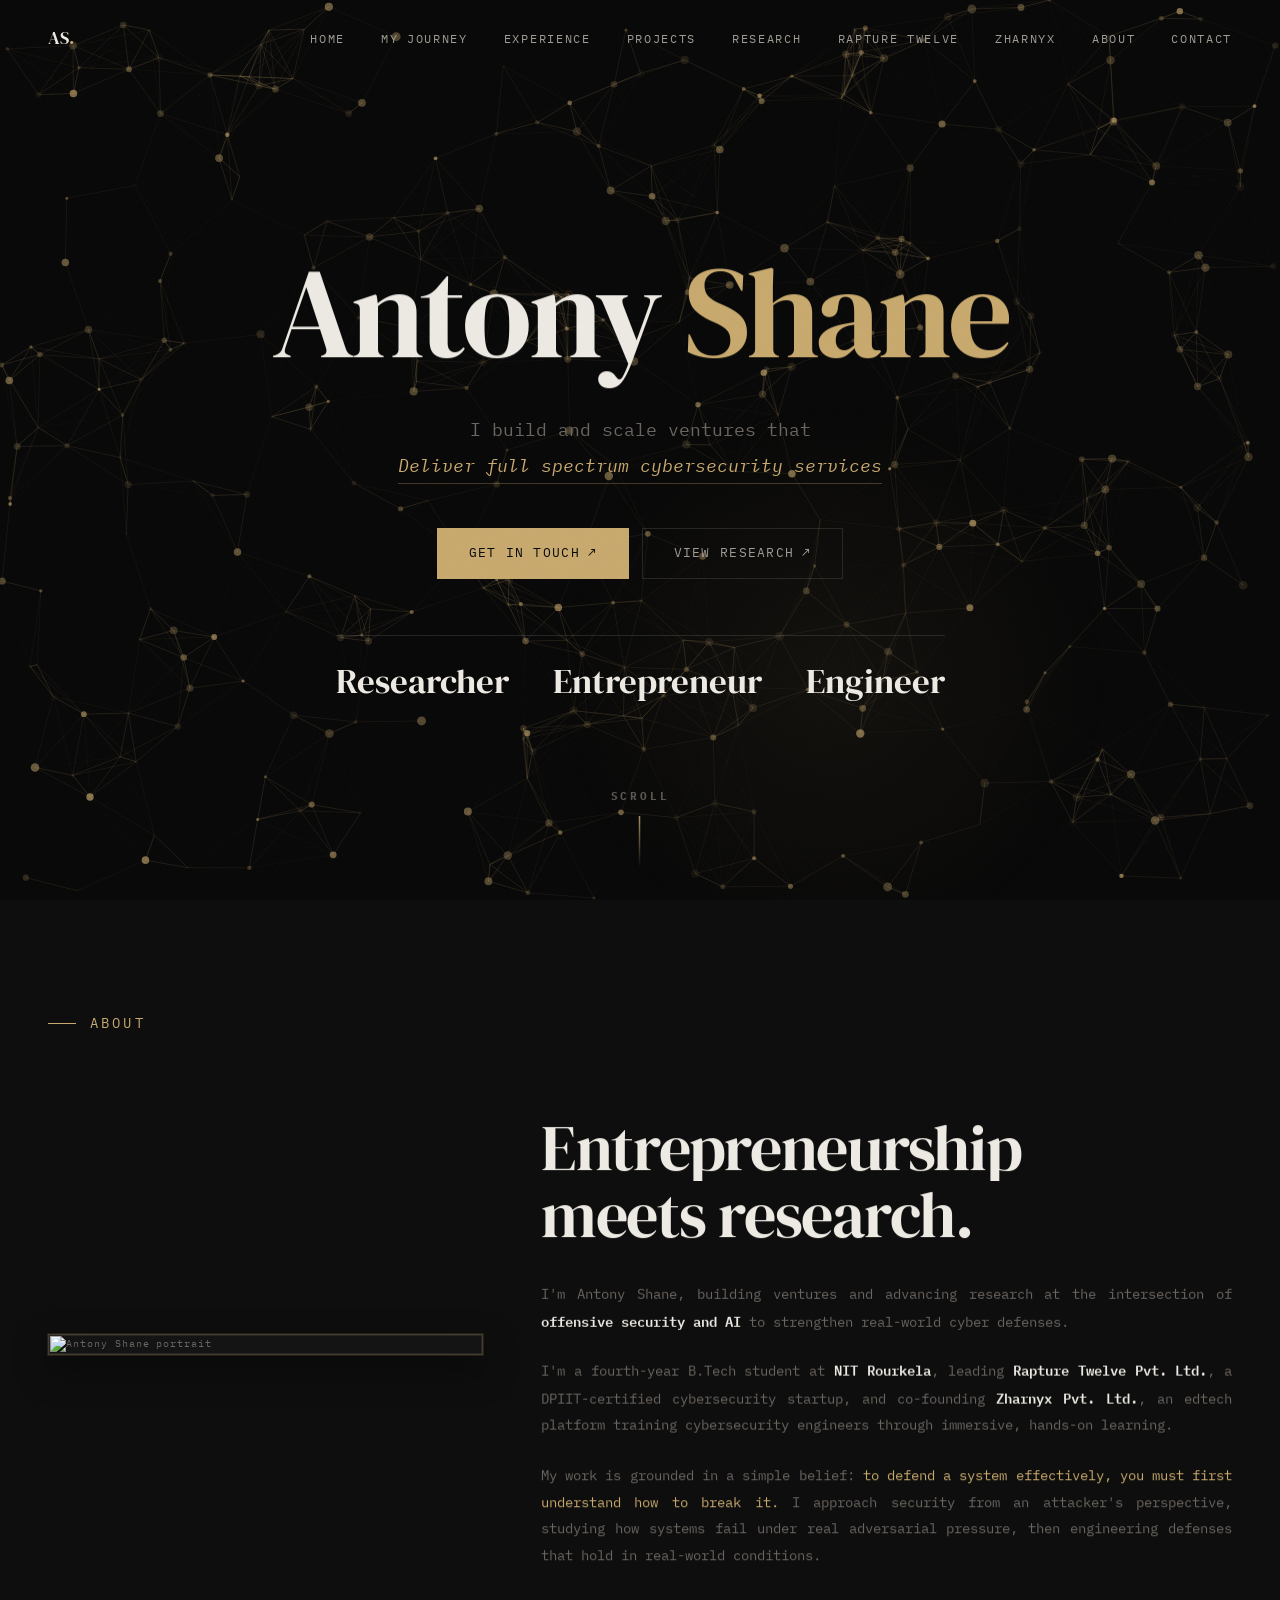
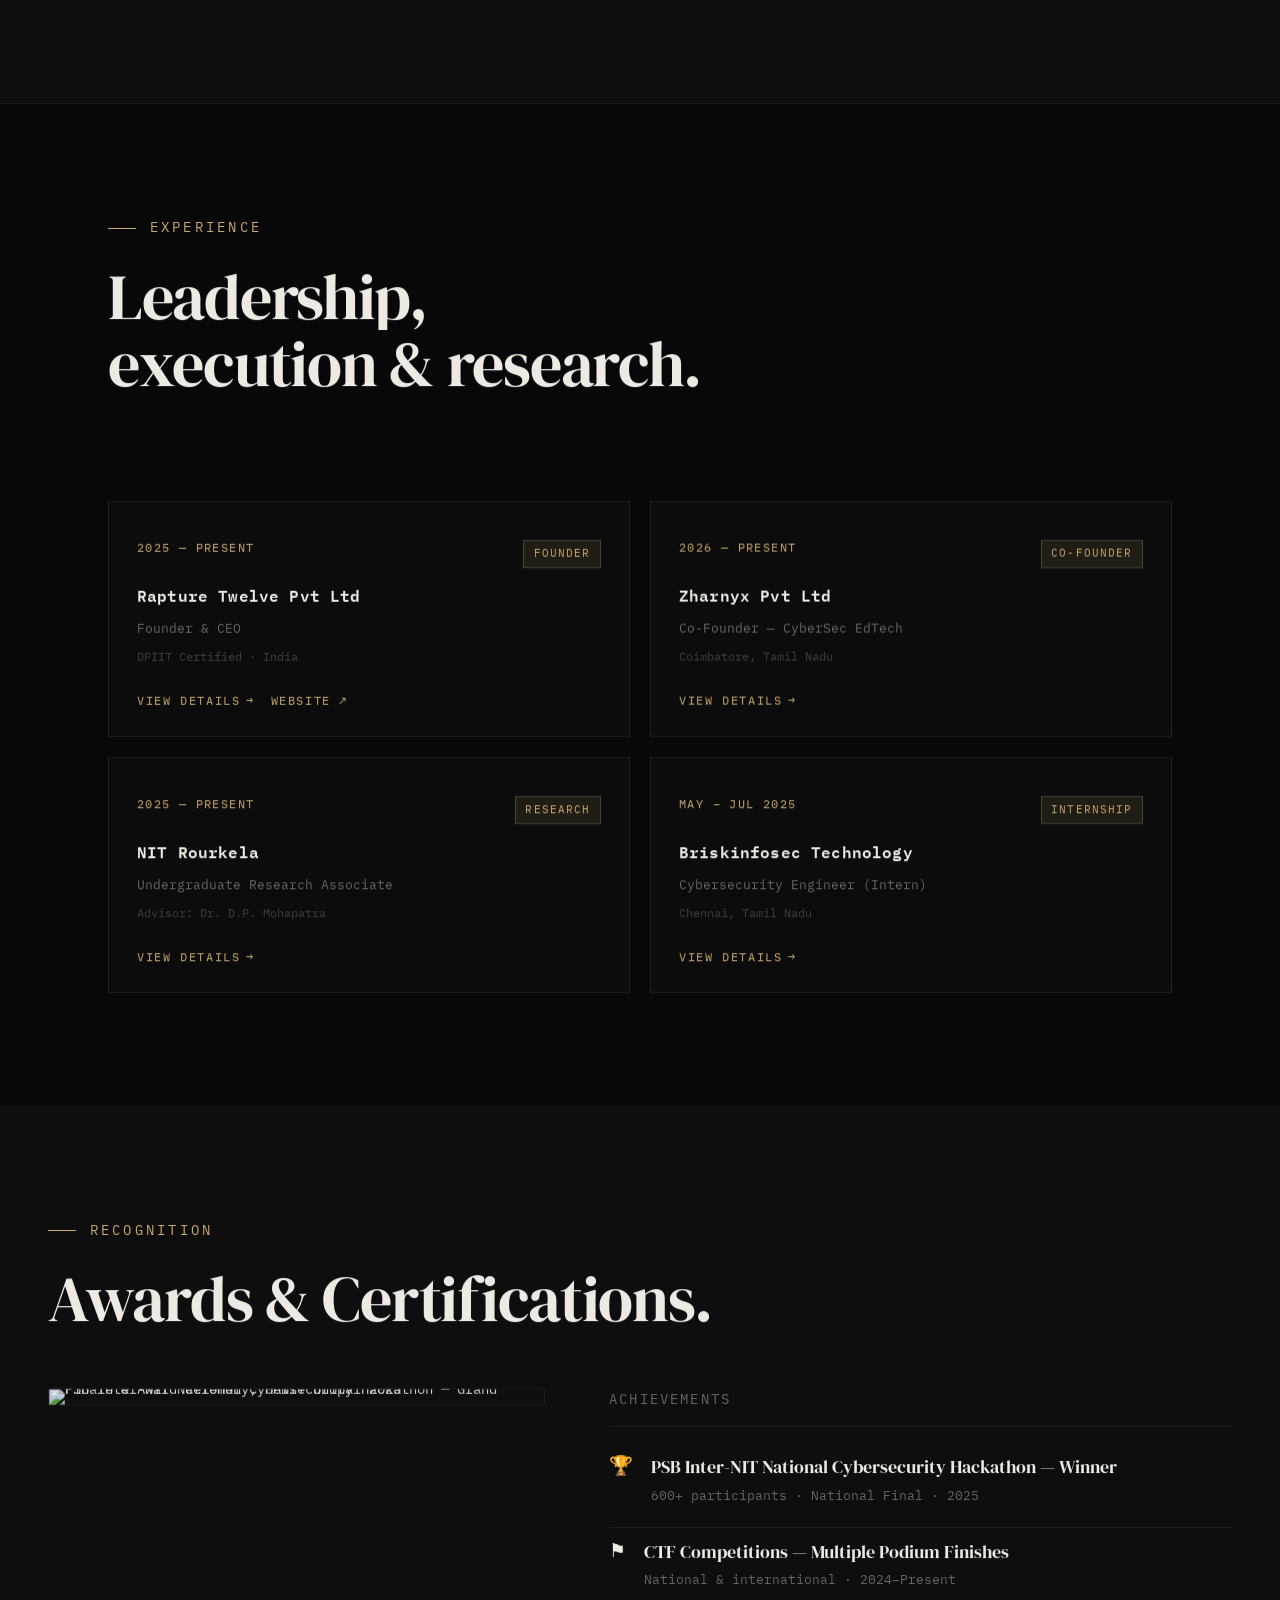
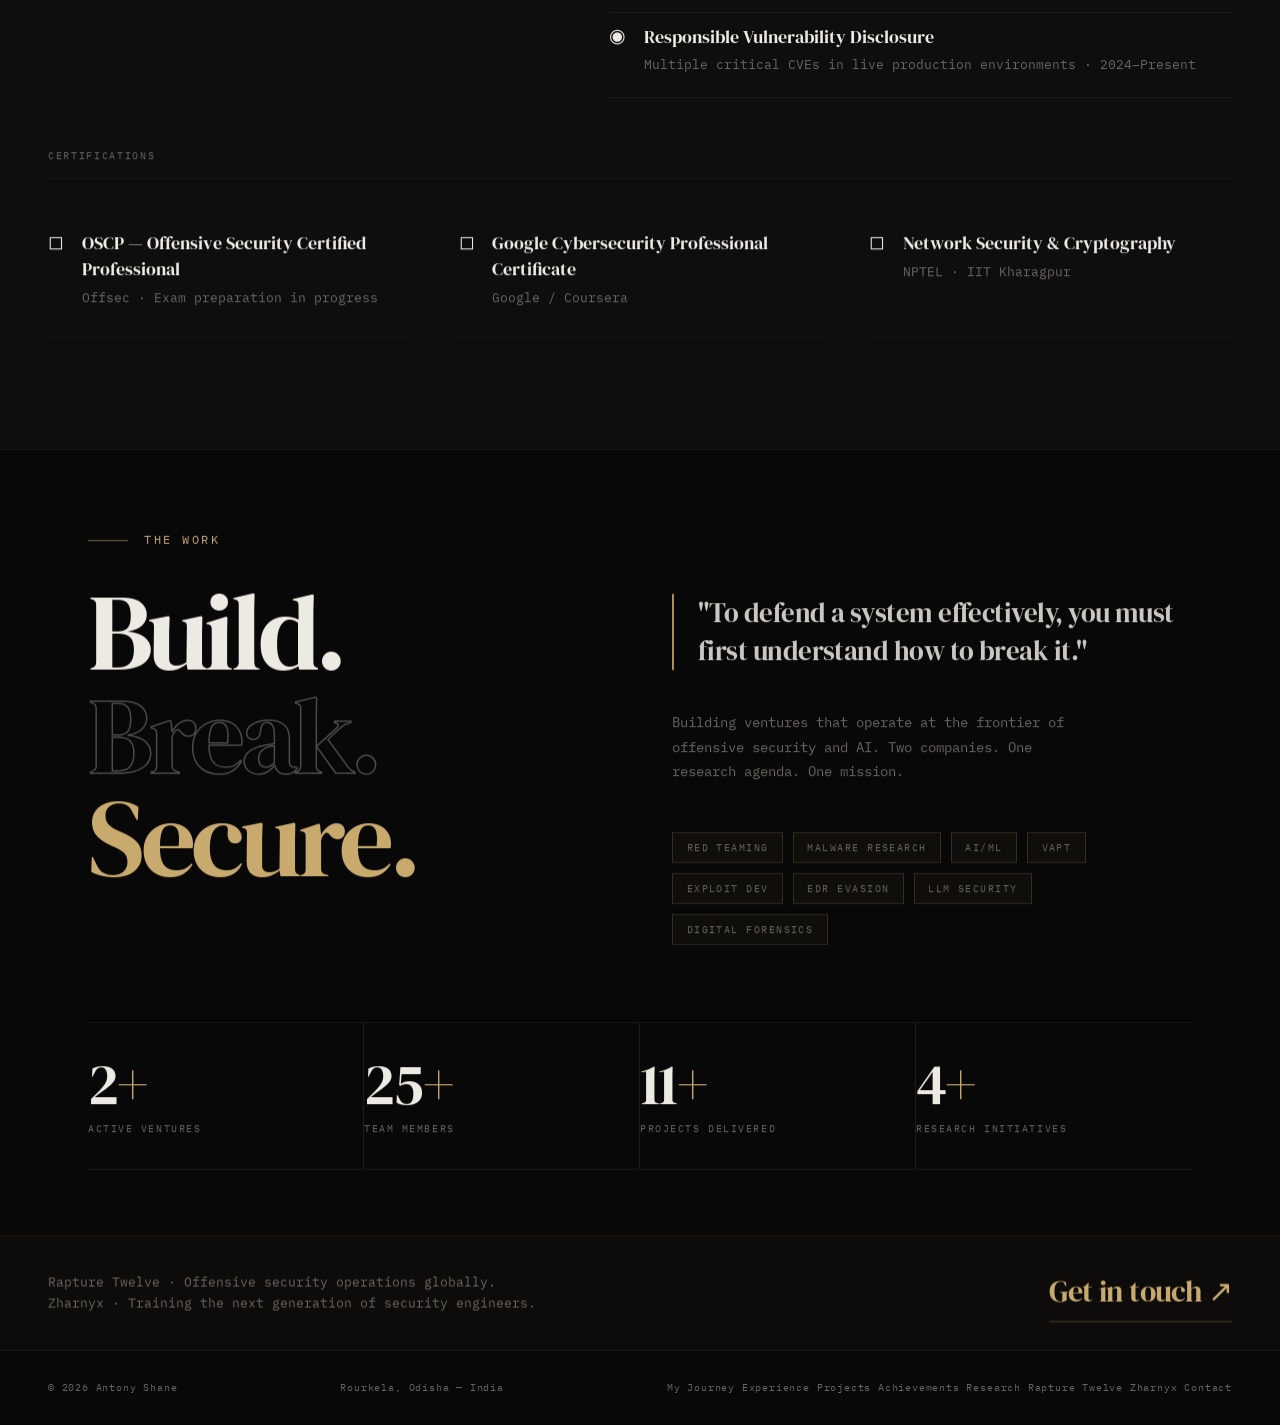
==== index.html @ 02560e08 "new r12 page" ====
<!DOCTYPE html>
<html lang="en">
<head>
  <meta charset="UTF-8" />
  <meta name="viewport" content="width=device-width, initial-scale=1.0" />
  <link rel="icon" type="image/png" href="favicon.png" />
  <title>Antony Shane - Entrepreneur, Offensive Security, AI/ML Engineer</title>
  <meta name="description" content="Antony Shane: Offensive Security, Entrepreneurship, Artificial Intelligence. Founder of Rapture Twelve Pvt Ltd (DPIIT Certified) and Undergraduate Research Associate at NIT Rourkela under India's NSCS." />
  <meta name="keywords" content="Antony Shane, cybersecurity entrepreneur, offensive security researcher, Rapture Twelve, Zharnyx, NIT Rourkela, NSCS research, red teaming India, AI cybersecurity" />
  <meta name="author" content="Antony Shane" />
  <link rel="canonical" href="https://www.antonyshane.com/" />

  <!-- Open Graph -->
  <meta property="og:type"        content="profile" />
  <meta property="og:title"       content="Antony Shane - Entrepreneur, Offensive Security, AI/ML Engineer" />
  <meta property="og:description" content="Founder of Rapture Twelve Pvt Ltd and Undergraduate Research Associate at NIT Rourkela. Offensive Security · Entrepreneurship · AI." />
  <meta property="og:url"         content="https://www.antonyshane.com/" />
  <meta property="og:site_name"   content="Antony Shane" />
  <meta property="profile:first_name" content="Antony" />
  <meta property="profile:last_name"  content="Shane" />

  <!-- Twitter Card -->
  <meta name="twitter:card"        content="summary" />
  <meta name="twitter:title"       content="Antony Shane | Entrepreneur · Offensive Security · AI/ML Engineer" />
  <meta name="twitter:description" content="Founder of Rapture Twelve Pvt Ltd. Offensive Security · Entrepreneurship · AI. NIT Rourkela." />

  <!-- JSON-LD: Person structured data -->
  <script type="application/ld+json">
  {
    "@context": "https://schema.org",
    "@type": "Person",
    "name": "Antony Shane",
    "jobTitle": "Cybersecurity Entrepreneur & Researcher",
    "description": "Founder & CEO of Rapture Twelve Pvt Ltd, Co-Founder of Zharnyx Pvt Ltd, and Undergraduate Research Associate at NIT Rourkela under India's National Security Council Secretariat.",
    "url": "https://antonyshane.com",
    "email": "antonyshane@rapturetwelve.com",
    "telephone": "+91-9790791723",
    "alumniOf": {
      "@type": "CollegeOrUniversity",
      "name": "National Institute of Technology, Rourkela",
      "url": "https://www.nitrkl.ac.in"
    },
    "worksFor": {
      "@type": "Organization",
      "name": "Rapture Twelve Pvt Ltd",
      "url": "https://antonyshane.com/rapture-twelve/"
    },
    "sameAs": [
      "https://linkedin.com/in/antonyshane",
      "https://github.com/Antonyshane14"
    ],
    "knowsAbout": [
      "Offensive Security",
      "Red Teaming",
      "Adversarial Machine Learning",
      "Malware Research",
      "AI-driven Penetration Testing",
      "Digital Forensics",
      "Cybersecurity Entrepreneurship"
    ]
  }
  </script>

  <!--
    Fonts
    ──────────────────────────────────────────────
    DM Serif Display  → editorial, high-contrast serif for all headings
    IBM Plex Mono     → technical, authoritative mono for body/UI
  -->
  <link rel="preconnect" href="https://fonts.googleapis.com" />
  <link rel="preconnect" href="https://fonts.gstatic.com" crossorigin />
  <link href="https://fonts.googleapis.com/css2?family=DM+Serif+Display:ital@0;1&family=IBM+Plex+Mono:ital,wght@0,400;0,500;0,600;1,400&display=swap" rel="stylesheet" />

  <!-- GSAP + ScrollTrigger (loaded before main.js via defer ordering) -->
  <script src="https://cdnjs.cloudflare.com/ajax/libs/gsap/3.12.5/gsap.min.js" defer></script>
  <script src="https://cdnjs.cloudflare.com/ajax/libs/gsap/3.12.5/ScrollTrigger.min.js" defer></script>

  <link rel="stylesheet" href="css/style.css" />
</head>

<body>

  <!-- Mobile navigation overlay -->
  <div id="mobile-nav" aria-label="Mobile navigation" role="dialog" aria-modal="true" hidden>
    <button class="mobile-close" id="close-mobile-nav" aria-label="Close menu">✕</button>
    <a href="about/"          class="mobile-nav-link">About</a>
    <a href="experience/"     class="mobile-nav-link">Experience</a>
    <a href="projects/"       class="mobile-nav-link">Projects</a>
    <a href="research/"       class="mobile-nav-link">Research</a>
    <a href="rapture-twelve/" class="mobile-nav-link">Rapture Twelve</a>
    <a href="zharnyx/"        class="mobile-nav-link">Zharnyx</a>
    <a href="contact/"        class="mobile-nav-link">Contact</a>
  </div>

  <!-- ───────────────────────────────────────────────────
       NAV
  ─────────────────────────────────────────────────── -->
  <nav id="nav" role="navigation" aria-label="Primary navigation">
    <div class="nav-logo">AS<span class="accent-dot">.</span></div>

    <ul class="nav-links" role="list">
      <li><a href="./">Home</a></li>
      <li><a href="about/">My Journey</a></li>
      <li><a href="experience/">Experience</a></li>
      <li><a href="projects/">Projects</a></li>
      <li><a href="research/">Research</a></li>
      <li><a href="rapture-twelve/">Rapture Twelve</a></li>
      <li><a href="zharnyx/">Zharnyx</a></li>
      <li><a href="#about">About</a></li>
      <li><a href="contact/">Contact</a></li>
    </ul>

    <button class="nav-burger" id="mobile-nav-btn" aria-label="Open menu" aria-expanded="false">
      <span></span><span></span><span></span>
    </button>
  </nav>

  <!-- ───────────────────────────────────────────────────
       ① HERO
  ─────────────────────────────────────────────────── -->
  <section id="hero" aria-label="Introduction">
    <!-- Interactive canvas background -->
    <canvas id="particle-canvas" aria-hidden="true"></canvas>

    <div class="hero-inner">
      <div class="hero-content">
        <h1 class="hero-name">
          <span class="line-wrap"><span class="inner">Antony <span class="accent">Shane</span></span></span>
        </h1>

        <p class="hero-tagline">
          I build and scale ventures that<br />
          <span class="word-swap" id="word-swap">Deliver full spectrum cybersecurity services</span>
        </p>

        <div class="hero-cta-row">
          <a href="#contact" class="btn btn-primary" data-magnetic>
            <span class="btn-text">Get in touch</span>
            <span class="btn-icon" aria-hidden="true">↗</span>
            <span class="btn-fill" aria-hidden="true"></span>
          </a>
          <a href="research/index.html" class="btn btn-ghost" data-magnetic>
            <span class="btn-text">View research</span>
            <span class="btn-icon" aria-hidden="true">↗</span>
          </a>
        </div>

        <div class="hero-stats" aria-label="Key statistics">
          <div class="stat-item">
            <span class="stat-num">Researcher</span>
            <span class="stat-label">Security & AI</span>
          </div>
          <div class="stat-item">
            <span class="stat-num">Entrepreneur</span>
            <span class="stat-label">Founder & CEO</span>
          </div>
          <div class="stat-item">
            <span class="stat-num">Engineer</span>
            <span class="stat-label">NIT Rourkela</span>
          </div>
        </div>
      </div>
    </div>

    <div class="scroll-hint" aria-hidden="true">
      <span>Scroll</span>
      <div class="scroll-line"></div>
    </div>
  </section>

  <!-- ───────────────────────────────────────────────────
       ② ABOUT
  ─────────────────────────────────────────────────── -->
  <section id="about" aria-labelledby="about-title">
    <div class="container">
      <p class="section-label" aria-hidden="true">About</p>
      <div class="about-grid">

        <div class="about-left">

          <div class="secondary-photo secondary-photo--image">
            <img
              src="profile.png?v=20260316"
              alt="Antony Shane portrait"
              class="secondary-photo-img"
              loading="lazy"
              decoding="async"
            />
          </div>

        </div>

        <div class="about-body">
          <h2 id="about-title" class="section-title reveal-title">
            <span class="line-wrap"><span class="inner">Entrepreneurship</span></span>
            <span class="line-wrap"><span class="inner">meets research.</span></span>
          </h2>

          <p class="about-p fade-in">
            I'm Antony Shane, building ventures and advancing research at the intersection of
            <strong>offensive security and AI</strong> to strengthen real-world cyber defenses.
          </p>

          <p class="about-p fade-in">
            I'm a fourth-year B.Tech student at <strong>NIT Rourkela</strong>, leading
            <strong>Rapture Twelve Pvt. Ltd.</strong>, a DPIIT-certified cybersecurity startup, and
            co-founding <strong>Zharnyx Pvt. Ltd.</strong>, an edtech platform training cybersecurity
            engineers through immersive, hands-on learning.
          </p>

          <p class="about-p fade-in">
            My work is grounded in a simple belief:
            <span class="hl">to defend a system effectively, you must first understand how to break it.</span>
            I approach security from an attacker's perspective, studying how systems fail under real adversarial
            pressure, then engineering defenses that hold in real-world conditions.
          </p>
        </div>

      </div>
    </div>
  </section>

  <hr class="section-rule" />

  <!-- ───────────────────────────────────────────────────
       ③ EXPERIENCE
  ─────────────────────────────────────────────────── -->
  <section id="experience" aria-labelledby="exp-title">
    <div class="container">
      <header class="section-header">
        <div>
          <p class="section-label">Experience</p>
          <h2 id="exp-title" class="section-title reveal-title">
            <span class="line-wrap"><span class="inner">Leadership,</span></span>
            <span class="line-wrap"><span class="inner">execution &amp; research.</span></span>
          </h2>
        </div>
      </header>

      <div class="exp-cards-grid">

        <article class="exp-card fade-in">
          <div class="exp-card-top">
            <span class="exp-card-date">2025 — Present</span>
            <span class="exp-badge">Founder</span>
          </div>
          <h3 class="exp-card-company">Rapture Twelve Pvt Ltd</h3>
          <p class="exp-card-role">Founder &amp; CEO</p>
          <p class="exp-card-location">DPIIT Certified · India</p>
          <div style="display:flex; gap:1rem; align-items:center; margin-top:auto;">
            <a href="experience/#rapture-twelve" class="exp-card-btn">View Details <span aria-hidden="true">→</span></a>
            <a href="https://www.rapturetwelve.com" target="_blank" rel="noopener" class="exp-card-btn" style="color:var(--accent); border-color:rgba(200,169,110,0.3);">Website ↗</a>
          </div>
        </article>

        <article class="exp-card fade-in">
          <div class="exp-card-top">
            <span class="exp-card-date">2026 — Present</span>
            <span class="exp-badge">Co-Founder</span>
          </div>
          <h3 class="exp-card-company">Zharnyx Pvt Ltd</h3>
          <p class="exp-card-role">Co-Founder — CyberSec EdTech</p>
          <p class="exp-card-location">Coimbatore, Tamil Nadu</p>
          <a href="experience/#zharnyx" class="exp-card-btn">View Details <span aria-hidden="true">→</span></a>
        </article>

        <article class="exp-card fade-in">
          <div class="exp-card-top">
            <span class="exp-card-date">2025 — Present</span>
            <span class="exp-badge">Research</span>
          </div>
          <h3 class="exp-card-company">NIT Rourkela</h3>
          <p class="exp-card-role">Undergraduate Research Associate</p>
          <p class="exp-card-location">Advisor: Dr. D.P. Mohapatra</p>
          <a href="experience/#nit-rourkela" class="exp-card-btn">View Details <span aria-hidden="true">→</span></a>
        </article>

        <article class="exp-card fade-in">
          <div class="exp-card-top">
            <span class="exp-card-date">May – Jul 2025</span>
            <span class="exp-badge">Internship</span>
          </div>
          <h3 class="exp-card-company">Briskinfosec Technology</h3>
          <p class="exp-card-role">Cybersecurity Engineer (Intern)</p>
          <p class="exp-card-location">Chennai, Tamil Nadu</p>
          <a href="experience/#briskinfosec" class="exp-card-btn">View Details <span aria-hidden="true">→</span></a>
        </article>

      </div>
    </div>
  </section>

  <hr class="section-rule" />

  <!-- ───────────────────────────────────────────────────
       ⑤ ACHIEVEMENTS & CERTIFICATIONS
  ─────────────────────────────────────────────────── -->
  <section id="achievements" aria-labelledby="ach-title">
    <div class="container">
      <p class="section-label">Recognition</p>
      <h2 id="ach-title" class="section-title reveal-title">
        <span class="line-wrap"><span class="inner">Awards &amp; Certifications.</span></span>
      </h2>

      <div class="ach-layout">

        <!-- TOP LEFT: Photo -->
        <div class="ach-photo-area fade-in">
          <div class="ach-photo-wrap">
            <img
              src="hackathon-2025.jpg"
              alt="PSB Inter-NIT National Cybersecurity Hackathon — Grand Finale & Award Ceremony, MANIT Bhopal 2025"
              class="ach-photo-img"
              loading="lazy"
              decoding="async"
            />
          </div>
        </div>

        <!-- TOP RIGHT: Achievements -->
        <div class="ach-col fade-in">
          <p class="ach-col-title" style="font-size: 0.85rem;">Achievements</p>

          <div class="ach-item">
            <div class="ach-icon" aria-hidden="true">🏆</div>
            <div class="ach-body">
              <p class="ach-name">PSB Inter-NIT National Cybersecurity Hackathon — Winner</p>
              <p class="ach-sub">600+ participants · National Final · 2025</p>
            </div>
          </div>

          <div class="ach-item">
            <div class="ach-icon" aria-hidden="true">⚑</div>
            <div class="ach-body">
              <p class="ach-name">CTF Competitions — Multiple Podium Finishes</p>
              <p class="ach-sub">National &amp; international · 2024–Present</p>
            </div>
          </div>

          <div class="ach-item">
            <div class="ach-icon" aria-hidden="true">◉</div>
            <div class="ach-body">
              <p class="ach-name">Responsible Vulnerability Disclosure</p>
              <p class="ach-sub">Multiple critical CVEs in live production environments · 2024–Present</p>
            </div>
          </div>
        </div>

        <!-- BOTTOM: Certifications spanning full width -->
        <div class="ach-certs-row fade-in">
          <p class="ach-col-title">Certifications</p>
          <div class="ach-certs-grid">

            <div class="ach-item">
              <div class="ach-icon" aria-hidden="true">◻</div>
              <div class="ach-body">
                <p class="ach-name">OSCP — Offensive Security Certified Professional</p>
                <p class="ach-sub">Offsec · Exam preparation in progress</p>
              </div>
            </div>

            <div class="ach-item">
              <div class="ach-icon" aria-hidden="true">◻</div>
              <div class="ach-body">
                <p class="ach-name">Google Cybersecurity Professional Certificate</p>
                <p class="ach-sub">Google / Coursera</p>
              </div>
            </div>

            <div class="ach-item">
              <div class="ach-icon" aria-hidden="true">◻</div>
              <div class="ach-body">
                <p class="ach-name">Network Security &amp; Cryptography</p>
                <p class="ach-sub">NPTEL · IIT Kharagpur</p>
              </div>
            </div>

          </div>
        </div>

      </div>

    </div>
  </section>

  <hr class="section-rule" />

  <!-- ───────────────────────────────────────────────────
       ⑦ MANIFESTO
  ─────────────────────────────────────────────────── -->
  <section id="manifesto" aria-label="Manifesto">
    <style>
      #manifesto {
        min-height: 100vh;
        display: flex;
        flex-direction: column;
        justify-content: space-between;
        position: relative;
        overflow: hidden;
        padding: 0;
      }
      /* Main content area */
      .manifesto-inner {
        position: relative;
        z-index: 1;
        max-width: 1200px;
        width: 100%;
        margin: 0 auto;
        padding: 5rem 3rem 4rem;
        flex: 1;
        display: flex;
        flex-direction: column;
        justify-content: space-between;
      }
      .manifesto-top-row {
        display: grid;
        grid-template-columns: 1fr 1fr;
        gap: 4rem;
        align-items: start;
      }
      .manifesto-eyebrow {
        font-family: var(--fm);
        font-size: 0.72rem;
        letter-spacing: 0.22em;
        text-transform: uppercase;
        color: var(--accent);
        margin-bottom: 2rem;
        display: flex;
        align-items: center;
        gap: 1rem;
      }
      .manifesto-eyebrow::before {
        content: '';
        display: block;
        width: 2.5rem;
        height: 1px;
        background: var(--accent);
        opacity: 0.6;
      }
      .manifesto-lines {
        display: flex;
        flex-direction: column;
        gap: 0;
      }
      .manifesto-line {
        font-family: var(--fd);
        font-size: clamp(4.5rem, 8.5vw, 9rem);
        font-weight: 400;
        line-height: 0.9;
        letter-spacing: -0.04em;
        color: var(--text);
        padding-bottom: 0.05em;
      }
      .manifesto-line.gold { color: var(--accent); }
      .manifesto-line.outline {
        color: transparent;
        -webkit-text-stroke: 1.5px rgba(237,233,227,0.3);
      }
      /* Right column */
      .manifesto-right {
        display: flex;
        flex-direction: column;
        justify-content: flex-end;
        height: 100%;
        padding-top: 4rem;
        gap: 2.5rem;
      }
      .manifesto-quote {
        font-family: var(--fd);
        font-size: clamp(1.2rem, 2.2vw, 1.7rem);
        font-weight: 400;
        color: var(--text);
        line-height: 1.4;
        letter-spacing: -0.02em;
        border-left: 2px solid var(--accent);
        padding-left: 1.5rem;
        opacity: 0.85;
      }
      .manifesto-caption {
        font-size: 0.85rem;
        color: var(--text-dim);
        line-height: 1.8;
        max-width: 420px;
      }
      .manifesto-capabilities {
        display: flex;
        flex-wrap: wrap;
        gap: 0.6rem;
        margin-top: 0.5rem;
      }
      .manifesto-cap {
        font-family: var(--fm);
        font-size: 0.65rem;
        letter-spacing: 0.14em;
        text-transform: uppercase;
        color: var(--text-dim);
        border: 1px solid rgba(200,169,110,0.2);
        padding: 0.35rem 0.85rem;
        background: rgba(200,169,110,0.04);
        transition: color 0.2s, border-color 0.2s;
      }
      .manifesto-cap:hover {
        color: var(--accent);
        border-color: rgba(200,169,110,0.5);
      }
      /* Stats row */
      .manifesto-stats {
        display: grid;
        grid-template-columns: repeat(4, 1fr);
        gap: 0;
        border-top: 1px solid rgba(200,169,110,0.12);
        border-bottom: 1px solid rgba(200,169,110,0.12);
        margin-top: 3rem;
      }
      .manifesto-stat {
        padding: 2rem 0;
        display: flex;
        flex-direction: column;
        gap: 0.4rem;
        border-right: 1px solid rgba(200,169,110,0.12);
      }
      .manifesto-stat:last-child { border-right: none; }
      .manifesto-stat-num {
        font-family: var(--fd);
        font-size: clamp(2.8rem, 4.5vw, 4rem);
        font-weight: 400;
        color: var(--text);
        letter-spacing: -0.03em;
        line-height: 1;
      }
      .manifesto-stat-num span { color: var(--accent); }
      .manifesto-stat-label {
        font-family: var(--fm);
        font-size: 0.65rem;
        letter-spacing: 0.15em;
        text-transform: uppercase;
        color: var(--text-dim);
      }
      /* Bottom CTA bar */
      .manifesto-cta-bar {
        display: flex;
        align-items: center;
        justify-content: space-between;
        padding: 1.8rem 3rem;
        border-top: 1px solid rgba(200,169,110,0.12);
        background: rgba(200,169,110,0.03);
        max-width: 100%;
        gap: 2rem;
        flex-wrap: wrap;
      }
      .manifesto-cta-text {
        font-size: 0.82rem;
        color: var(--text-dim);
        line-height: 1.6;
      }
      .manifesto-cta-link {
        font-family: var(--fd);
        font-size: clamp(1.3rem, 2.5vw, 1.9rem);
        color: var(--accent);
        text-decoration: none;
        letter-spacing: -0.02em;
        border-bottom: 1px solid rgba(200,169,110,0.3);
        padding-bottom: 0.1em;
        transition: opacity 0.2s, border-color 0.2s;
        white-space: nowrap;
      }
      .manifesto-cta-link:hover {
        opacity: 0.7;
        border-color: var(--accent);
      }
    </style>


    <div class="manifesto-inner">
      <!-- Top two-column layout -->
      <div class="manifesto-top-row">
        <!-- Left: Big words -->
        <div>
          <p class="manifesto-eyebrow fade-in">The work</p>
          <div class="manifesto-lines">
            <div class="manifesto-line fade-in">Build.</div>
            <div class="manifesto-line outline fade-in">Break.</div>
            <div class="manifesto-line gold fade-in">Secure.</div>
          </div>
        </div>

        <!-- Right: Quote + capabilities -->
        <div class="manifesto-right fade-in">
          <p class="manifesto-quote">
            "To defend a system effectively, you must first understand how to break it."
          </p>
          <p class="manifesto-caption">
            Building ventures that operate at the frontier of offensive security and AI.
            Two companies. One research agenda. One mission.
          </p>
          <div class="manifesto-capabilities">
            <span class="manifesto-cap">Red Teaming</span>
            <span class="manifesto-cap">Malware Research</span>
            <span class="manifesto-cap">AI/ML</span>
            <span class="manifesto-cap">VAPT</span>
            <span class="manifesto-cap">Exploit Dev</span>
            <span class="manifesto-cap">EDR Evasion</span>
            <span class="manifesto-cap">LLM Security</span>
            <span class="manifesto-cap">Digital Forensics</span>
          </div>
        </div>
      </div>

      <!-- Stats -->
      <div class="manifesto-stats fade-in">
        <div class="manifesto-stat">
          <div class="manifesto-stat-num">2<span>+</span></div>
          <div class="manifesto-stat-label">Active Ventures</div>
        </div>
        <div class="manifesto-stat">
          <div class="manifesto-stat-num">25<span>+</span></div>
          <div class="manifesto-stat-label">Team Members</div>
        </div>
        <div class="manifesto-stat">
          <div class="manifesto-stat-num">11<span>+</span></div>
          <div class="manifesto-stat-label">Projects Delivered</div>
        </div>
        <div class="manifesto-stat">
          <div class="manifesto-stat-num">4<span>+</span></div>
          <div class="manifesto-stat-label">Research Initiatives</div>
        </div>
      </div>
    </div>

    <!-- Bottom CTA bar -->
    <div class="manifesto-cta-bar fade-in">
      <p class="manifesto-cta-text">
        Rapture Twelve · Offensive security operations globally.<br>
        Zharnyx · Training the next generation of security engineers.
      </p>
      <a href="contact/" class="manifesto-cta-link">Get in touch ↗</a>
    </div>

  </section>

  <!-- ───────────────────────────────────────────────────
       FOOTER
  ─────────────────────────────────────────────────── -->
  <footer role="contentinfo">
    <span>© 2026 Antony Shane</span>
    <span>Rourkela, Odisha — India</span>
    <nav class="footer-links" aria-label="Footer navigation">
      <a href="about/">My Journey</a>
      <a href="experience/">Experience</a>
      <a href="projects/">Projects</a>
      <a href="achievements/">Achievements</a>
      <a href="research/">Research</a>
      <a href="rapture-twelve/">Rapture Twelve</a>
      <a href="zharnyx/">Zharnyx</a>
      <a href="contact/">Contact</a>
    </nav>
  </footer>

  <script src="js/main.js" defer></script>

</body>
</html>
---- css/style.css ----
/*
  ══════════════════════════════════════════════════════════════
  Antony Shane — Portfolio Stylesheet
  ══════════════════════════════════════════════════════════════

  Typography
  ──────────
  DM Serif Display  — editorial, high-contrast serif (headings)
  IBM Plex Mono     — technical, precise mono (body / UI labels)

  Palette
  ───────
  Background   #0a0a0a  → near-black
  Surface      #111111 / #161616
  Text         #f0ede8  → warm off-white
  Dim text     #6e6a65
  Accent       #c8a96e  → warm gold

  Transition philosophy
  ─────────────────────
  Each interactive element has a distinct motion signature:
  • Nav links      — underline expands from centre outward
  • Buttons        — clip-path left-to-right fill wipe
  • Exp items      — translateX slide + bg tint wash
  • Project cards  — translateY lift + shadow bloom
  • Skill groups   — bottom border draw + bg tint
  • Contact links  — full-row clip-path wipe
  • Tags           — bottom-up fill
  ══════════════════════════════════════════════════════════════
*/

/* ──────────────────────────────────────────────────────────
   TOKENS
────────────────────────────────────────────────────────── */
:root {
  --bg:           #080808;
  --bg-2:         #0e0e0e;
  --bg-3:         #141414;
  --text:         #ede9e3;
  --text-dim:     #6a6560;
  --text-mid:     #a09b95;
  --accent:       #c8a96e;
  --accent-muted: rgba(200, 169, 110, 0.10);
  --accent-line:  rgba(200, 169, 110, 0.28);
  --border:       rgba(237, 233, 227, 0.06);
  --border-2:     rgba(237, 233, 227, 0.12);

  --fd:  'DM Serif Display', Georgia, serif;
  --fm:  'IBM Plex Mono', 'Courier New', monospace;

  /* Easing library */
  --ease-expo:    cubic-bezier(0.16, 1, 0.3, 1);
  --ease-circ:    cubic-bezier(0, 0.55, 0.45, 1);
  --ease-back:    cubic-bezier(0.34, 1.56, 0.64, 1);

  --t-fast:   0.22s;
  --t-mid:    0.4s;
  --t-slow:   0.65s;
}

/* ──────────────────────────────────────────────────────────
   RESET
────────────────────────────────────────────────────────── */
*, *::before, *::after {
  box-sizing: border-box;
  margin: 0;
  padding: 0;
}

html {
  background: var(--bg);
  scroll-behavior: smooth;
  font-size: 16px;
  text-rendering: optimizeLegibility;
  -webkit-font-smoothing: antialiased;
  scrollbar-width: none; /* Firefox */
  -ms-overflow-style: none; /* IE and Edge */
}

html::-webkit-scrollbar {
  display: none; /* Chrome, Safari, Opera */
}

body {
  background: transparent;
  color: var(--text);
  font-family: var(--fm);
  font-size: 0.875rem;
  line-height: 1.75;
  overflow-x: hidden;
}

::selection {
  background: var(--accent);
  color: var(--bg);
}

a { color: inherit; text-decoration: none; }
img, video { display: block; max-width: 100%; }
ul { list-style: none; }
button { background: none; border: none; font: inherit; cursor: pointer; }
strong { font-weight: 600; color: var(--text); }
sup { font-size: 0.55em; vertical-align: super; }

/* Film-grain noise overlay */
body::before {
  content: '';
  position: fixed;
  inset: 0;
  background-image: url("data:image/svg+xml,%3Csvg viewBox='0 0 200 200' xmlns='http://www.w3.org/2000/svg'%3E%3Cfilter id='n'%3E%3CfeTurbulence type='fractalNoise' baseFrequency='0.85' numOctaves='4' stitchTiles='stitch'/%3E%3C/filter%3E%3Crect width='100%25' height='100%25' filter='url(%23n)'/%3E%3C/svg%3E");
  background-size: 180px;
  opacity: 0.022;
  pointer-events: none;
  z-index: 9000;
}

/* ──────────────────────────────────────────────────────────
   LAYOUT
────────────────────────────────────────────────────────── */
.container {
  max-width: 1160px;
  margin: 0 auto;
  padding: 0 3rem;
}

section { padding: 7rem 0; }

.section-rule {
  border: none;
  border-top: 1px solid var(--border);
  margin: 0;
}

/* ──────────────────────────────────────────────────────────
   ANIMATION BASE STATES
   (GSAP / IntersectionObserver targets stay invisible
    until JS animates them in)
────────────────────────────────────────────────────────── */
.line-wrap {
  display: block;
  overflow: hidden;
}

.line-wrap .inner {
  display: block;
  will-change: transform;
  transform: translateY(110%);
}

.fade-in {
  opacity: 0;
  transform: translateY(28px);
  will-change: opacity, transform;
}

/* ──────────────────────────────────────────────────────────
   TYPOGRAPHY HELPERS
────────────────────────────────────────────────────────── */
.section-label {
  font-family: var(--fm);
  font-size: 0.85rem;
  letter-spacing: 0.24em;
  text-transform: uppercase;
  color: var(--accent);
  margin-bottom: 1.4rem;
  display: flex;
  align-items: center;
  gap: 0.85rem;
}

.section-label::before {
  content: '';
  display: block;
  width: 1.75rem;
  height: 1px;
  background: var(--accent);
  flex-shrink: 0;
}

.section-title {
  font-family: var(--fd);
  font-size: clamp(2.4rem, 5vw, 4rem);
  font-weight: 400;            /* DM Serif Display looks best at regular weight */
  line-height: 1.05;
  letter-spacing: -0.02em;
  margin-bottom: 2.5rem;
}

.section-title.reveal-title { margin-bottom: 3rem; }

.hl { color: var(--accent); }
.accent { color: var(--accent); }
.accent-line .inner { color: var(--accent); font-style: italic; }
.accent-dot { color: var(--accent); }

.section-header {
  display: flex;
  align-items: flex-start;
  justify-content: space-between;
  margin-bottom: 3.5rem;
  flex-wrap: wrap;
  gap: 1.5rem;
}

.section-aside {
  font-size: 0.75rem;
  color: var(--text-dim);
  line-height: 1.9;
  text-align: right;
  padding-top: 1.5rem;
}

/* ──────────────────────────────────────────────────────────
   NAV
────────────────────────────────────────────────────────── */
#nav {
  position: fixed;
  top: 0;
  left: 0;
  right: 0;
  z-index: 500;
  display: flex;
  align-items: center;
  justify-content: flex-start;
  gap: 3rem;
  padding: 1.4rem 3rem;
  overflow: visible;
  transition:
    background var(--t-mid),
    backdrop-filter var(--t-mid),
    padding var(--t-slow) var(--ease-expo);
}

#nav.scrolled {
  background: rgba(10, 10, 10, 0.88);
  backdrop-filter: blur(24px) saturate(1.3);
  padding-top: 1rem;
  padding-bottom: 1rem;
  border-bottom: 1px solid var(--border);
}

.nav-logo {
  font-family: var(--fd);
  font-size: 1.15rem;
  letter-spacing: 0.01em;
  color: var(--text);
}

.nav-links {
  display: flex;
  gap: 2.25rem;
  flex-wrap: nowrap;
  flex-shrink: 1;
  margin-left: auto;
}

/* Underline expands from centre outward — NOT left to right */
.nav-links a {
  font-size: 0.75rem;
  letter-spacing: 0.14em;
  text-transform: uppercase;
  color: var(--text-mid);
  position: relative;
  padding-bottom: 3px;
  transition: color var(--t-fast);
}

.nav-links a::before,
.nav-links a::after {
  content: '';
  position: absolute;
  bottom: 0;
  height: 1px;
  background: var(--accent);
  width: 0;
  transition: width var(--t-mid) var(--ease-expo);
}

.nav-links a::before { right: 50%; }
.nav-links a::after  { left: 50%; }

.nav-links a:hover {
  color: var(--text);
}

.nav-links a:hover::before,
.nav-links a:hover::after {
  width: 50%;
}

/* Nav CTA: clip-path colour flip */
.nav-cta {
  font-size: 0.75rem;
  letter-spacing: 0.12em;
  text-transform: uppercase;
  padding: 0.6rem 1.5rem;
  border: 1px solid var(--border-2);
  position: relative;
  overflow: hidden;
  color: var(--text);
  transition: color var(--t-mid), border-color var(--t-mid);
}

.nav-cta::before {
  content: '';
  position: absolute;
  inset: 0;
  background: var(--accent);
  clip-path: inset(0 100% 0 0);
  transition: clip-path var(--t-slow) var(--ease-expo);
}

.nav-cta:hover {
  color: var(--bg);
  border-color: var(--accent);
}

.nav-cta:hover::before {
  clip-path: inset(0 0% 0 0);
}

.nav-burger {
  display: none;
  flex-direction: column;
  gap: 5px;
  padding: 4px;
}

.nav-burger span {
  display: block;
  width: 22px;
  height: 1.5px;
  background: var(--text);
  transition: transform var(--t-mid) var(--ease-expo), opacity var(--t-fast);
}

/* ──────────────────────────────────────────────────────────
   MOBILE NAV
────────────────────────────────────────────────────────── */
#mobile-nav {
  position: fixed;
  inset: 0;
  background: rgba(10, 10, 10, 0.97);
  backdrop-filter: blur(20px);
  z-index: 490;
  display: flex;
  flex-direction: column;
  align-items: center;
  justify-content: center;
  gap: 1.75rem;
  opacity: 0;
  pointer-events: none;
  transition: opacity var(--t-mid) var(--ease-expo);
}

#mobile-nav:not([hidden]).open {
  opacity: 1;
  pointer-events: all;
}

.mobile-close {
  position: absolute;
  top: 1.5rem;
  right: 1.5rem;
  font-family: var(--fm);
  font-size: 1.1rem;
  color: var(--text-dim);
  width: 44px;
  height: 44px;
  display: flex;
  align-items: center;
  justify-content: center;
  transition: color var(--t-fast);
}

.mobile-close:hover { color: var(--accent); }

.mobile-nav-link {
  font-family: var(--fd);
  font-size: clamp(2rem, 5vw, 2.8rem);
  color: var(--text-dim);
  transition: color var(--t-fast), letter-spacing var(--t-mid) var(--ease-expo);
}

.mobile-nav-link:hover {
  color: var(--text);
  letter-spacing: 0.04em;
}

/* ──────────────────────────────────────────────────────────
   BUTTONS
────────────────────────────────────────────────────────── */
.btn {
  position: relative;
  display: inline-flex;
  align-items: center;
  gap: 0.5rem;
  padding: 0.85rem 1.9rem;
  font-family: var(--fm);
  font-size: 0.8rem;
  letter-spacing: 0.1em;
  text-transform: uppercase;
  overflow: hidden;
  transition: transform var(--t-mid) var(--ease-back);
  cursor: pointer;
}

/* Primary: solid gold, clips out left-to-right to show bg text */
.btn-primary {
  background: var(--accent);
  border: 1px solid var(--accent);
  color: var(--bg);
}

.btn-fill {
  position: absolute;
  inset: 0;
  background: rgba(255, 255, 255, 0.10);
  clip-path: inset(0 100% 0 0);
  transition: clip-path var(--t-slow) var(--ease-expo);
  z-index: 0;
}

.btn-primary .btn-text,
.btn-primary .btn-icon {
  position: relative;
  z-index: 1;
  color: var(--bg);
}

.btn-primary:hover {
  transform: translateY(-2px);
  box-shadow: 0 8px 28px rgba(200, 169, 110, 0.22);
}

.btn-primary:hover .btn-fill {
  clip-path: inset(0 0% 0 0);
}

/* Ghost: border brightens + lifts, no fill */
.btn-ghost {
  border: 1px solid var(--border-2);
  color: var(--text-mid);
  transition:
    border-color var(--t-mid),
    color var(--t-mid),
    transform var(--t-mid) var(--ease-back),
    box-shadow var(--t-mid);
}

.btn-ghost:hover {
  border-color: var(--text-mid);
  color: var(--text);
  transform: translateY(-2px);
  box-shadow: 0 8px 24px rgba(0, 0, 0, 0.4);
}

.btn-ghost .btn-text,
.btn-ghost .btn-icon { position: relative; }

/* ──────────────────────────────────────────────────────────
   ① HERO
────────────────────────────────────────────────────────── */
#hero {
  min-height: 100vh;
  display: flex;
  align-items: center;
  position: relative;
  overflow: hidden;
  padding: 0;
}

/* Radial glow */
#hero::after {
  content: '';
  position: absolute;
  top: 40%;
  right: 10%;
  width: 640px;
  height: 640px;
  background: radial-gradient(circle, rgba(200, 169, 110, 0.06) 0%, transparent 62%);
  pointer-events: none;
}

.hero-inner {
  width: 100%;
  max-width: 1160px;
  margin: 0 auto;
  padding: 9rem 3rem 6rem;
  position: relative;
  z-index: 10;
}

.hero-content {
  width: 100%;
  text-align: center;
  display: flex;
  flex-direction: column;
  align-items: center;
}

.hero-eyebrow {
  font-size: 0.75rem;
  letter-spacing: 0.24em;
  text-transform: uppercase;
  color: var(--text-dim);
  margin-bottom: 2.25rem;
  display: flex;
  align-items: center;
  justify-content: center;
  gap: 0.85rem;
}

.eyebrow-dot {
  width: 5px;
  height: 5px;
  background: var(--accent);
  border-radius: 50%;
  animation: pulse 2.5s ease-in-out infinite;
}

@keyframes pulse {
  0%, 100% { opacity: 1; transform: scale(1); }
  50%       { opacity: 0.3; transform: scale(0.6); }
}

.hero-name {
  font-family: var(--fd);
  font-size: clamp(4.5rem, 10vw, 8.5rem);
  font-weight: 400;
  line-height: 1;
  letter-spacing: -0.03em;
  margin-bottom: 2.25rem;
  white-space: nowrap;
  text-align: center;
}

.hero-name .line-wrap {
  overflow: visible;
}

/* Word-swap: italic DM Serif looks cinematic */
.hero-tagline {
  font-family: var(--fm);
  font-size: clamp(0.95rem, 1.6vw, 1.1rem);
  color: var(--text-dim);
  line-height: 2;
  margin-bottom: 2.75rem;
  text-align: center;
}

.word-swap {
  color: var(--accent);
  font-style: italic;
  display: inline-block;
  min-width: 16ch;
  transition:
    opacity 0.25s var(--ease-expo),
    transform 0.25s var(--ease-expo);
  border-bottom: 1px solid rgba(200, 169, 110, 0.3);
}

.hero-cta-row {
  display: flex;
  gap: 0.85rem;
  flex-wrap: wrap;
  margin-bottom: 3.5rem;
  justify-content: center;
}

/* Stats bar */
.hero-stats {
  display: flex;
  gap: 2.75rem;
  padding-top: 1.75rem;
  border-top: 1px solid var(--border-2);
  justify-content: center;
}

.stat-num {
  display: block;
  font-family: var(--fd);
  font-size: 2.2rem;
  font-weight: 400;
  line-height: 1;
  color: var(--text);
}

.stat-label {
  display: none;
}

/* Particle canvas background */
#particle-canvas {
  position: fixed;
  inset: 0;
  display: block;
  z-index: 0;
  pointer-events: none;
}

/* Scroll hint */
.scroll-hint {
  position: absolute;
  bottom: 2rem;
  left: 50%;
  transform: translateX(-50%);
  display: flex;
  flex-direction: column;
  align-items: center;
  gap: 0.6rem;
  font-size: 0.68rem;
  letter-spacing: 0.26em;
  text-transform: uppercase;
  color: var(--text-dim);
  opacity: 0.85;
  font-weight: 700;
}

.scroll-line {
  width: 2px;
  height: 52px;
  overflow: hidden;
  position: relative;
}

.scroll-line::after {
  content: '';
  position: absolute;
  top: 0;
  left: 0;
  right: 0;
  bottom: 0;
  background: linear-gradient(to bottom, var(--accent), transparent);
  animation: scrollDrop 2s ease-in-out infinite;
  transform-origin: top;
}

@keyframes scrollDrop {
  0%   { transform: scaleY(0); transform-origin: top; opacity: 1; }
  50%  { transform: scaleY(1); opacity: 1; }
  100% { transform: scaleY(0); transform-origin: bottom; opacity: 0; }
}

/* ──────────────────────────────────────────────────────────
   SUB-PAGE: button alignment + atmospheric background
────────────────────────────────────────────────────────── */

/* Left-align CTA buttons on sub-pages */
.page-hero .hero-cta-row {
  justify-content: flex-start;
}

/* Vanta.js fog canvas container */
#vanta-bg {
  position: fixed;
  inset: 0;
  z-index: -2;
  pointer-events: none;
  opacity: 0.23;
}

/* Subtle golden grid overlay on top of the fog */
body:has(.page-hero)::after {
  content: '';
  position: fixed;
  inset: 0;
  z-index: -1;
  pointer-events: none;
  background-image:
    linear-gradient(rgba(200,169,110,0.07) 1px, transparent 1px),
    linear-gradient(90deg, rgba(200,169,110,0.07) 1px, transparent 1px);
  background-size: 72px 72px;
  -webkit-mask-image: linear-gradient(to bottom, rgba(0,0,0,0.7) 0%, rgba(0,0,0,0.3) 70%, transparent 100%);
  mask-image:         linear-gradient(to bottom, rgba(0,0,0,0.7) 0%, rgba(0,0,0,0.3) 70%, transparent 100%);
}

/* ──────────────────────────────────────────────────────────
   ② ABOUT
────────────────────────────────────────────────────────── */
#about { background: var(--bg-2); }

#about .container {
  max-width: 1360px;
}

.about-grid {
  display: grid;
  grid-template-columns: clamp(340px, 34vw, 500px) minmax(520px, 1fr);
  gap: clamp(2.25rem, 4.5vw, 5rem);
  align-items: center;
}

.about-left {
  width: 100%;
  max-width: 500px;
}

.about-body {
  width: 100%;
  max-width: 780px;
  padding-top: 3.5rem;
}

/* TODO: swap .secondary-photo for a real <img> */
.secondary-photo {
  width: 100%;
  aspect-ratio: 3/4;
  background: var(--bg-3);
  border: 1px solid var(--border);
  display: flex;
  align-items: flex-end;
  justify-content: flex-start;
  padding: 0.875rem;
  font-size: 0.6rem;
  color: var(--text-dim);
  letter-spacing: 0.1em;
  position: relative;
  overflow: hidden;
  margin-top: 2.5rem;
}

.secondary-photo::after {
  content: '';
  position: absolute;
  inset: 0;
  background: linear-gradient(160deg, transparent 40%, rgba(10, 10, 10, 0.7));
  pointer-events: none;
}

.secondary-photo span { position: relative; z-index: 1; }

/* Real photo variant: preserve full image without cropping */
.secondary-photo--image {
  aspect-ratio: auto;
  width: 100%;
  max-width: 100%;
  padding: 0;
  align-items: center;
  justify-content: center;
  background: var(--bg-3);
  border: 1px solid var(--accent-line);
  box-shadow:
    0 0 0 1px rgba(200, 169, 110, 0.12),
    0 14px 36px rgba(0, 0, 0, 0.45);
}

.secondary-photo--image::after {
  display: none;
}

.secondary-photo-img {
  width: 100%;
  height: auto;
  display: block;
  border: 1px solid rgba(237, 233, 227, 0.08);
}

.edu-block {
  margin-top: 2.5rem;
  padding-top: 2rem;
  border-top: 1px solid var(--border);
}

.edu-item {
  display: flex;
  justify-content: space-between;
  align-items: flex-start;
  gap: 1rem;
  padding: 1.25rem 0;
  border-bottom: 1px solid var(--border);
}

.edu-deg {
  font-family: var(--fd);
  font-size: 0.9rem;
  font-weight: 400;
  margin-bottom: 0.2rem;
  line-height: 1.35;
}

.edu-inst {
  font-size: 0.68rem;
  color: var(--text-dim);
  letter-spacing: 0.04em;
}

.edu-year {
  font-size: 0.65rem;
  color: var(--accent);
  letter-spacing: 0.06em;
  white-space: nowrap;
  flex-shrink: 0;
}

.about-body .section-title { margin-bottom: 2rem; }

.about-p {
  font-size: 0.88rem;
  line-height: 1.9;
  color: var(--text-dim);
  margin-bottom: 1.4rem;
  text-align: justify;
}

/* Tags: bottom-up background fill on hover */
.about-tags {
  display: flex;
  flex-wrap: wrap;
  gap: 0.45rem;
  margin-top: 2rem;
}

.tag {
  font-size: 0.63rem;
  letter-spacing: 0.08em;
  text-transform: uppercase;
  padding: 0.35rem 0.8rem;
  border: 1px solid var(--border-2);
  color: var(--text-dim);
  position: relative;
  overflow: hidden;
  transition: color var(--t-mid);
}

.tag::before {
  content: '';
  position: absolute;
  inset: 0;
  background: var(--accent-muted);
  transform: scaleY(0);
  transform-origin: bottom;
  transition: transform var(--t-mid) var(--ease-expo);
}

.tag:hover {
  color: var(--text);
}

.tag:hover::before { transform: scaleY(1); }

/* ──────────────────────────────────────────────────────────
   MY JOURNEY (Timeline) - Separate Page
────────────────────────────────────────────────────────── */
#journey {
  background: var(--bg-2);
  position: relative;
  overflow: hidden;
}

#journey::before {
  content: '';
  position: absolute;
  top: 20%;
  left: 5%;
  width: 500px;
  height: 500px;
  background: radial-gradient(circle, rgba(200, 169, 110, 0.04) 0%, transparent 70%);
  pointer-events: none;
}

.timeline {
  max-width: 1000px;
  margin: 0 auto;
  position: relative;
  padding: 2rem 0;
}

/* Vertical timeline line */
.timeline::before {
  content: '';
  position: absolute;
  left: 50%;
  top: 0;
  bottom: 0;
  width: 2px;
  background: linear-gradient(
    to bottom,
    transparent,
    var(--border-2) 5%,
    var(--border-2) 95%,
    transparent
  );
  transform: translateX(-50%);
}

.timeline-item {
  position: relative;
  margin-bottom: 3rem;
  opacity: 0;
  transform: translateY(40px);
  will-change: opacity, transform;
}

.timeline-item:last-child {
  margin-bottom: 0;
}

/* Animated marker dot */
.timeline-marker {
  position: absolute;
  left: 50%;
  top: 0;
  transform: translateX(-50%);
  width: 16px;
  height: 16px;
  background: var(--bg);
  border: 3px solid var(--accent);
  border-radius: 50%;
  z-index: 2;
  transition: all var(--t-mid) var(--ease-back);
}

.timeline-marker::before {
  content: '';
  position: absolute;
  inset: -4px;
  border-radius: 50%;
  background: var(--accent);
  opacity: 0;
  transform: scale(0);
  transition: all var(--t-slow) var(--ease-back);
}

.timeline-item:hover .timeline-marker {
  transform: translateX(-50%) scale(1.3);
  border-color: var(--accent);
  box-shadow: 0 0 20px rgba(200, 169, 110, 0.5);
}

.timeline-item:hover .timeline-marker::before {
  opacity: 0.2;
  transform: scale(2);
}

/* Content box - alternating sides */
.timeline-content {
  width: calc(52% - 25px);
  padding: 2rem 2.5rem;
  background: var(--bg-3);
  border: 1px solid var(--border);
  position: relative;
  transition: all var(--t-mid) var(--ease-expo);
}

.timeline-item:nth-child(odd) .timeline-content {
  margin-left: auto;
  margin-right: 25px;
}

.timeline-item:nth-child(even) .timeline-content {
  margin-right: auto;
  margin-left: 25px;
}

/* Arrow pointing to timeline */
.timeline-content::before {
  content: '';
  position: absolute;
  top: 0;
  width: 0;
  height: 0;
  border: 10px solid transparent;
}

.timeline-item:nth-child(odd) .timeline-content::before {
  left: -20px;
  border-right-color: var(--border);
}

.timeline-item:nth-child(even) .timeline-content::before {
  right: -20px;
  border-left-color: var(--border);
}

.timeline-content::after {
  content: '';
  position: absolute;
  inset: 0;
  background: linear-gradient(
    135deg,
    rgba(200, 169, 110, 0.02) 0%,
    transparent 50%
  );
  opacity: 0;
  transition: opacity var(--t-mid);
  pointer-events: none;
}

.timeline-item:hover .timeline-content {
  transform: translateY(-4px);
  border-color: var(--accent-line);
  box-shadow: 0 12px 40px rgba(0, 0, 0, 0.4);
}

.timeline-item:hover .timeline-content::after {
  opacity: 1;
}

.timeline-year {
  font-size: 0.62rem;
  letter-spacing: 0.2em;
  text-transform: uppercase;
  color: var(--accent);
  margin-bottom: 0.75rem;
  display: inline-block;
  padding: 0.25rem 0.75rem;
  border: 1px solid var(--accent-line);
  background: var(--accent-muted);
}

.timeline-title {
  font-family: var(--fd);
  font-size: 1.45rem;
  font-weight: 400;
  line-height: 1.3;
  letter-spacing: -0.01em;
  margin-bottom: 0.85rem;
  color: var(--text);
}

.timeline-desc {
  font-size: 0.86rem;
  line-height: 1.75;
  color: var(--text-dim);
}

.timeline-desc strong {
  color: var(--text);
  font-weight: 500;
}

/* ──────────────────────────────────────────────────────────
   ③ EXPERIENCE
────────────────────────────────────────────────────────── */
.exp-list {
  display: flex;
  flex-direction: column;
}

/* ── Home page compact experience card grid ── */
.exp-cards-grid {
  display: grid;
  grid-template-columns: repeat(2, 1fr);
  gap: 1.25rem;
  margin-top: 2.5rem;
}
.exp-card {
  border: 1px solid rgba(200, 169, 110, 0.14);
  background: rgba(255, 255, 255, 0.02);
  padding: 1.6rem 1.75rem;
  display: flex;
  flex-direction: column;
  gap: 0.35rem;
  transition: border-color 0.25s, background 0.25s;
}
.exp-card:hover {
  border-color: rgba(200, 169, 110, 0.35);
  background: rgba(200, 169, 110, 0.04);
}
.exp-card-top {
  display: flex;
  justify-content: space-between;
  align-items: center;
  margin-bottom: 0.5rem;
}
.exp-card-date {
  font-family: var(--fm);
  font-size: 0.72rem;
  letter-spacing: 0.12em;
  color: var(--accent);
  text-transform: uppercase;
}
.exp-card-company {
  font-family: var(--fm);
  font-size: 1rem;
  font-weight: 600;
  color: var(--text);
  letter-spacing: 0.01em;
}
.exp-card-role {
  font-family: var(--fm);
  font-size: 0.8rem;
  color: var(--text-dim);
  margin-top: 0.15rem;
}
.exp-card-location {
  font-family: var(--fm);
  font-size: 0.72rem;
  color: var(--text-dim);
  opacity: 0.55;
  margin-top: 0.1rem;
}
.exp-card-btn {
  display: inline-flex;
  align-items: center;
  gap: 0.35rem;
  margin-top: 1.1rem;
  font-family: var(--fm);
  font-size: 0.72rem;
  letter-spacing: 0.14em;
  text-transform: uppercase;
  color: var(--accent);
  text-decoration: none;
  transition: opacity 0.2s;
}
.exp-card-btn:hover { opacity: 0.65; }

/* Each row: translateX slide + bg wash on hover */
.exp-item {
  display: grid;
  grid-template-columns: 200px 1fr;
  gap: 3rem;
  padding: 2.5rem 0;
  border-top: 1px solid var(--border);
  position: relative;
  transition:
    padding-left var(--t-slow) var(--ease-expo),
    background var(--t-mid);
}

.exp-item:last-child { border-bottom: 1px solid var(--border); }

/* The accent line slides DOWN from top (transform-origin: top) */
.exp-item::before {
  content: '';
  position: absolute;
  left: 0;
  top: 0;
  bottom: 0;
  width: 1.5px;
  background: var(--accent);
  transform: scaleY(0);
  transform-origin: top;
  transition: transform var(--t-slow) var(--ease-expo);
}

/* On hover: shift entire row right, reveal left bar, tint bg */
.exp-item:hover {
  padding-left: 1.75rem;
  background: rgba(240, 237, 232, 0.018);
}

.exp-item:hover::before { transform: scaleY(1); }

.exp-date {
  font-size: 0.78rem;
  letter-spacing: 0.1em;
  text-transform: uppercase;
  color: var(--accent);
  margin-bottom: 0.4rem;
}

.exp-company {
  font-family: var(--fd);
  font-size: 1.1rem;
  margin-bottom: 0.2rem;
}

.exp-location {
  font-size: 0.78rem;
  color: var(--text-dim);
}

.exp-badge {
  display: inline-block;
  margin-top: 0.75rem;
  padding: 0.22rem 0.6rem;
  font-size: 0.7rem;
  letter-spacing: 0.1em;
  text-transform: uppercase;
  border: 1px solid var(--accent-line);
  color: var(--accent);
  background: var(--accent-muted);
}

.exp-role {
  font-family: var(--fd);
  font-size: 1.5rem;
  font-weight: 400;
  letter-spacing: -0.02em;
  margin-bottom: 1.1rem;
  line-height: 1.2;
}

.exp-bullets {
  display: flex;
  flex-direction: column;
  gap: 0.55rem;
}

.exp-bullets li {
  font-size: 0.95rem;
  color: var(--text-dim);
  padding-left: 1.25rem;
  position: relative;
  line-height: 1.7;
}

.exp-bullets li::before {
  content: '→';
  position: absolute;
  left: 0;
  color: var(--accent);
  font-size: 0.85rem;
  top: 0.05em;
}

/* ──────────────────────────────────────────────────────────
   ④ PROJECTS
────────────────────────────────────────────────────────── */
#projects { background: var(--bg-2); }

.projects-grid {
  display: grid;
  grid-template-columns: repeat(3, 1fr);
  gap: 1px;
  background: var(--border);
}

.project-card {
  background: var(--bg-3);
  position: relative;
  overflow: hidden;
  display: flex;
  flex-direction: column;
  cursor: pointer;
  /* Lift + shadow bloom on hover */
  transition:
    transform var(--t-slow) var(--ease-expo),
    box-shadow var(--t-slow) var(--ease-expo);
}

.project-card:hover {
  transform: translateY(-6px);
  box-shadow: 0 24px 60px rgba(0, 0, 0, 0.55);
  z-index: 2;
}

.project-card.featured {
  grid-column: span 2;
}

/* TODO: swap .proj-img for a real <img> */
.proj-img {
  width: 100%;
  aspect-ratio: 16 / 9;
  background: var(--bg);
  display: flex;
  align-items: center;
  justify-content: center;
  font-size: 0.6rem;
  letter-spacing: 0.14em;
  text-transform: uppercase;
  color: var(--text-dim);
  position: relative;
  overflow: hidden;
  border-bottom: 1px solid var(--border);
  transition: filter var(--t-mid);
}

.project-card:hover .proj-img { filter: brightness(1.06); }

/* Faint grid pattern behind the placeholder text */
.proj-grid-bg {
  position: absolute;
  inset: 0;
  background:
    repeating-linear-gradient(0deg, transparent, transparent 23px, var(--border) 24px),
    repeating-linear-gradient(90deg, transparent, transparent 23px, var(--border) 24px);
  opacity: 0.5;
}

.proj-img span { position: relative; z-index: 1; }

.proj-info {
  padding: 1.5rem 1.75rem 2rem;
  flex: 1;
  display: flex;
  flex-direction: column;
}

.proj-num {
  font-size: 0.6rem;
  letter-spacing: 0.16em;
  color: var(--text-dim);
  margin-bottom: 0.65rem;
}

.proj-title {
  font-family: var(--fd);
  font-size: 1.1rem;
  font-weight: 400;
  line-height: 1.3;
  margin-bottom: 0.75rem;
}

.proj-desc {
  font-size: 0.76rem;
  color: var(--text-dim);
  line-height: 1.75;
  flex: 1;
  margin-bottom: 1.2rem;
}

.proj-tags {
  display: flex;
  flex-wrap: wrap;
  gap: 0.35rem;
  margin-bottom: 1.35rem;
}

.proj-tags span {
  font-size: 0.6rem;
  letter-spacing: 0.07em;
  text-transform: uppercase;
  padding: 0.22rem 0.6rem;
  border: 1px solid var(--border);
  color: var(--text-dim);
  background: rgba(240, 237, 232, 0.03);
  transition: border-color var(--t-fast), color var(--t-fast);
}

.project-card:hover .proj-tags span {
  border-color: var(--border-2);
  color: var(--text-mid);
}

/* Arrow link: underline draws in from left */
.proj-link {
  font-size: 0.65rem;
  letter-spacing: 0.1em;
  text-transform: uppercase;
  color: var(--accent);
  display: inline-flex;
  align-items: center;
  gap: 0.4rem;
  position: relative;
  width: fit-content;
  margin-top: auto;
}

.proj-link:visited,
.proj-link:active {
  color: var(--accent);
}

.proj-link::after {
  content: '';
  position: absolute;
  bottom: -2px;
  left: 0;
  right: 0;
  height: 1px;
  background: var(--accent);
  transform: scaleX(0);
  transform-origin: left;
  transition: transform var(--t-mid) var(--ease-expo);
}

.project-card:hover .proj-link::after { transform: scaleX(1); }

.proj-arrow {
  display: inline-block;
  transition: transform var(--t-mid) var(--ease-expo);
}

.project-card:hover .proj-arrow { transform: translate(3px, -3px); }

.wip-badge {
  position: absolute;
  top: 0.875rem;
  right: 0.875rem;
  z-index: 2;
  font-size: 0.57rem;
  letter-spacing: 0.1em;
  text-transform: uppercase;
  padding: 0.2rem 0.55rem;
  background: rgba(10, 10, 10, 0.88);
  border: 1px solid var(--border-2);
  color: var(--text-dim);
}

/* ──────────────────────────────────────────────────────────
   ⑤ SKILLS
────────────────────────────────────────────────────────── */
.skills-grid {
  display: grid;
  grid-template-columns: repeat(3, 1fr);
  gap: 1px;
  background: var(--border);
  margin-top: 3rem;
  margin-bottom: 1px;
}

/* Each group: bottom border draws in, bg tints */
.skill-group {
  background: var(--bg-2);
  padding: 2rem 2rem 2.25rem;
  position: relative;
  overflow: hidden;
  transition: background var(--t-mid);
}

.skill-group::after {
  content: '';
  position: absolute;
  bottom: 0;
  left: 0;
  right: 0;
  height: 2px;
  background: var(--accent);
  transform: scaleX(0);
  transform-origin: left;
  transition: transform var(--t-slow) var(--ease-expo);
}

.skill-group:hover { background: var(--bg-3); }
.skill-group:hover::after { transform: scaleX(1); }

.sg-icon {
  font-size: 1.25rem;
  margin-bottom: 1rem;
  line-height: 1;
  color: var(--text-dim);
}

.sg-name {
  font-family: var(--fd);
  font-size: 0.95rem;
  font-weight: 400;
  letter-spacing: -0.01em;
  margin-bottom: 1.25rem;
  padding-bottom: 1rem;
  border-bottom: 1px solid var(--border);
}

.sg-pills {
  display: flex;
  flex-wrap: wrap;
  gap: 0.4rem;
}

.sg-pills span {
  font-size: 0.63rem;
  padding: 0.28rem 0.65rem;
  border: 1px solid var(--border);
  color: var(--text-dim);
  background: rgba(240, 237, 232, 0.03);
  transition:
    background var(--t-fast),
    border-color var(--t-fast),
    color var(--t-fast);
}

/* Individual pill hover independent of group hover */
.sg-pills span:hover {
  background: var(--accent-muted);
  border-color: var(--accent-line);
  color: var(--text);
}

/* Domains strip */
.domains-strip {
  display: flex;
  flex-wrap: wrap;
  background: var(--bg-2);
  border: 1px solid var(--border);
  border-top: none;
}

.d-item {
  flex: 1 1 160px;
  display: flex;
  align-items: center;
  gap: 0.7rem;
  padding: 0.875rem 1.5rem;
  font-size: 0.72rem;
  letter-spacing: 0.06em;
  border-right: 1px solid var(--border);
  transition: color var(--t-fast), background var(--t-fast);
}

.d-item:last-child { border-right: none; }
.d-item:hover { color: var(--text); background: rgba(240, 237, 232, 0.025); }

.d-dot {
  width: 5px;
  height: 5px;
  background: var(--accent);
  border-radius: 50%;
  flex-shrink: 0;
}

/* ──────────────────────────────────────────────────────────
   ⑥ ACHIEVEMENTS
────────────────────────────────────────────────────────── */
#achievements { background: var(--bg-2); }

#achievements .section-title { margin-bottom: 3.5rem; }

#achievements .container { max-width: 1360px; }

.ach-grid {
  display: grid;
  grid-template-columns: 1fr 1fr;
  gap: 4rem;
}

/* New achievements layout: photo+achievements top, certs bottom */
.ach-layout {
  display: grid;
  grid-template-columns: 42% 1fr;
  grid-template-rows: auto auto;
  gap: 3rem 4rem;
  align-items: start;
}

/* Tighter spacing in achievements column to match image height */
.ach-layout > .ach-col .ach-col-title { margin-bottom: 1rem; }
.ach-layout > .ach-col .ach-item { padding: 0.7rem 0; }

.ach-photo-area {
  grid-column: 1;
  grid-row: 1;
}

.ach-photo-area .ach-photo-wrap {
  height: auto;
}

.ach-photo-area .ach-photo-img {
  width: 100%;
  height: auto;
  object-fit: unset;
  display: block;
}

.ach-layout > .ach-col {
  grid-column: 2;
  grid-row: 1;
}

.ach-certs-row {
  grid-column: 1 / -1;
  grid-row: 2;
}

.ach-certs-grid {
  display: grid;
  grid-template-columns: repeat(3, 1fr);
  gap: 0 3rem;
}

.ach-col-title {
  font-family: var(--fm);
  font-size: 0.65rem;
  letter-spacing: 0.16em;
  text-transform: uppercase;
  color: var(--text-dim);
  margin-bottom: 2rem;
  padding-bottom: 0.875rem;
  border-bottom: 1px solid var(--border);
}

.ach-item {
  display: flex;
  gap: 1.1rem;
  align-items: flex-start;
  padding: 1.2rem 0;
  border-bottom: 1px solid var(--border);
  transition: padding-left var(--t-slow) var(--ease-expo);
  position: relative;
}

.ach-item::before {
  content: '';
  position: absolute;
  left: 0;
  top: 0;
  bottom: 0;
  width: 1px;
  background: var(--accent);
  transform: scaleY(0);
  transform-origin: top;
  transition: transform var(--t-slow) var(--ease-expo);
}

.ach-item:hover { padding-left: 0.875rem; }
.ach-item:hover::before { transform: scaleY(1); }

/* Achievement photo strip */
.ach-photo-strip {
  margin-top: 3.5rem;
}

.ach-photo-wrap {
  position: relative;
  border: 1px solid var(--border);
  border-radius: 2px;
  overflow: hidden;
  line-height: 0;
}

.ach-photo-img {
  width: 100%;
  height: auto;
  display: block;
  filter: brightness(0.9) contrast(1.03);
  transition: transform 0.8s var(--ease-expo), filter 0.5s;
}

.ach-photo-wrap:hover .ach-photo-img {
  transform: scale(1.02);
  filter: brightness(1) contrast(1.03);
}

.ach-icon {
  font-size: 1.2rem;
  flex-shrink: 0;
  margin-top: 0.05em;
  line-height: 1;
}

.ach-name {
  font-family: var(--fd);
  font-size: 1.15rem;
  font-weight: 400;
  line-height: 1.4;
  margin-bottom: 0.3rem;
}

.ach-sub {
  font-size: 0.82rem;
  color: var(--text-dim);
  margin-bottom: 0.5rem;
}

.badge {
  display: inline-block;
  font-size: 0.68rem;
  letter-spacing: 0.1em;
  text-transform: uppercase;
  padding: 0.16rem 0.5rem;
}

.b-done {
  border: 1px solid var(--border-2);
  color: var(--text-dim);
  background: rgba(240, 237, 232, 0.04);
}

.b-wip {
  border: 1px solid var(--accent-line);
  color: var(--accent);
  background: var(--accent-muted);
}

/* ──────────────────────────────────────────────────────────
   ⑦ CONTACT
────────────────────────────────────────────────────────── */
#contact {
  position: relative;
  overflow: hidden;
}

/* Ambient glow at bottom */
#contact::before {
  content: '';
  position: absolute;
  bottom: -100px;
  left: 50%;
  transform: translateX(-50%);
  width: 700px;
  height: 500px;
  background: radial-gradient(ellipse, rgba(200, 169, 110, 0.045) 0%, transparent 65%);
  pointer-events: none;
}

.contact-inner { max-width: 680px; }

.contact-headline {
  font-family: var(--fd);
  font-size: clamp(3rem, 7vw, 5.5rem);
  font-weight: 400;
  line-height: 0.95;
  letter-spacing: -0.03em;
  margin-bottom: 1.5rem;
}

.contact-headline em { font-style: italic; }

.contact-sub {
  font-size: 0.85rem;
  color: var(--text-dim);
  line-height: 1.9;
  max-width: 44ch;
  margin-bottom: 3rem;
}

/* Contact links — full-row clip-path wipe on hover */
.contact-links {
  display: flex;
  flex-direction: column;
}

.c-link {
  display: flex;
  align-items: center;
  justify-content: space-between;
  padding: 1.3rem 0;
  border-top: 1px solid var(--border);
  position: relative;
  overflow: hidden;
  transition: padding-left var(--t-slow) var(--ease-expo);
}

.c-link:last-child { border-bottom: 1px solid var(--border); }

/* Background wipe: clip-path from left */
.c-wipe {
  position: absolute;
  inset: 0;
  background: rgba(240, 237, 232, 0.03);
  clip-path: inset(0 100% 0 0);
  transition: clip-path var(--t-slow) var(--ease-expo);
  pointer-events: none;
}

.c-link:hover .c-wipe {
  clip-path: inset(0 0% 0 0);
}

.c-link:hover { padding-left: 0.875rem; }

.c-text { position: relative; z-index: 1; }

.c-label {
  font-size: 0.6rem;
  letter-spacing: 0.16em;
  text-transform: uppercase;
  color: var(--text-dim);
  margin-bottom: 0.25rem;
}

.c-val {
  font-family: var(--fd);
  font-size: clamp(0.95rem, 1.8vw, 1.15rem);
  font-weight: 400;
  transition: color var(--t-mid);
}

.c-link:hover .c-val { color: var(--accent); }

.c-arrow {
  font-size: 1rem;
  color: var(--text-dim);
  position: relative;
  z-index: 1;
  transition:
    transform var(--t-mid) var(--ease-expo),
    color var(--t-mid);
}

.c-link:hover .c-arrow {
  transform: translate(4px, -4px);
  color: var(--accent);
}

/* Social buttons: border accent + slight lift */
.social-row {
  display: flex;
  gap: 0.75rem;
  flex-wrap: wrap;
  margin-top: 2.5rem;
}

.social-btn {
  display: inline-flex;
  align-items: center;
  gap: 0.55rem;
  padding: 0.6rem 1.2rem;
  font-family: var(--fm);
  font-size: 0.68rem;
  letter-spacing: 0.1em;
  text-transform: uppercase;
  border: 1px solid var(--border-2);
  color: var(--text-dim);
  transition:
    border-color var(--t-mid),
    color var(--t-mid),
    transform var(--t-mid) var(--ease-back);
}

.social-btn:hover {
  border-color: var(--accent-line);
  color: var(--text);
  transform: translateY(-2px);
}

/* ──────────────────────────────────────────────────────────
   FOOTER
────────────────────────────────────────────────────────── */
footer {
  padding: 1.75rem 3rem;
  border-top: 1px solid var(--border);
  display: flex;
  align-items: center;
  justify-content: space-between;
  font-size: 0.63rem;
  color: var(--text-dim);
  letter-spacing: 0.08em;
  flex-wrap: wrap;
  gap: 0.75rem;
}

footer a { transition: color var(--t-fast); }
footer a:hover { color: var(--accent); }

/* ──────────────────────────────────────────────────────────
   RESPONSIVE — 1024px
────────────────────────────────────────────────────────── */
@media (max-width: 1024px) {
  .about-grid {
    grid-template-columns: minmax(300px, 360px) minmax(0, 1fr);
    gap: 2rem;
  }

  .about-body {
    max-width: none;
  }

  .projects-grid { grid-template-columns: repeat(2, 1fr); }
  .project-card.featured { grid-column: span 2; }
  .skills-grid { grid-template-columns: repeat(2, 1fr); }
  .exp-item { grid-template-columns: 160px 1fr; gap: 2rem; }
}

/* ──────────────────────────────────────────────────────────
   RESPONSIVE — 768px (mobile)
────────────────────────────────────────────────────────── */
@media (max-width: 768px) {
  #nav { padding: 1rem 1.5rem; }
  .nav-links, .nav-cta { display: none; }
  .nav-burger { display: flex; }

  .hero-inner {
    padding: 7.5rem 1.5rem 5rem;
  }

  .hero-stats { gap: 2rem; }

  .about-grid {
    grid-template-columns: 1fr;
    gap: 2.5rem;
  }

  .secondary-photo { display: none; }

  .exp-item {
    grid-template-columns: 1fr;
    gap: 1rem;
  }

  .projects-grid { grid-template-columns: 1fr; }
  .project-card.featured { grid-column: span 1; }

  .skills-grid { grid-template-columns: 1fr; }

  .ach-grid {
    grid-template-columns: 1fr;
    gap: 2.5rem;
  }

  .domains-strip { flex-direction: column; }
  .d-item { border-right: none; border-bottom: 1px solid var(--border); }
  .d-item:last-child { border-bottom: none; }

  .container { padding: 0 1.5rem; }
  section { padding: 5rem 0; }

  footer { padding: 1.5rem; }

  /* Timeline mobile styles */
  .timeline::before {
    left: 20px;
  }

  .timeline-marker {
    left: 20px;
  }

  .timeline-content {
    width: calc(100% - 60px);
    margin-left: 60px !important;
    margin-right: 0 !important;
  }

  .timeline-item:nth-child(odd) .timeline-content::before,
  .timeline-item:nth-child(even) .timeline-content::before {
    left: -20px;
    right: auto;
    border-right-color: var(--border);
    border-left-color: transparent;
  }

}
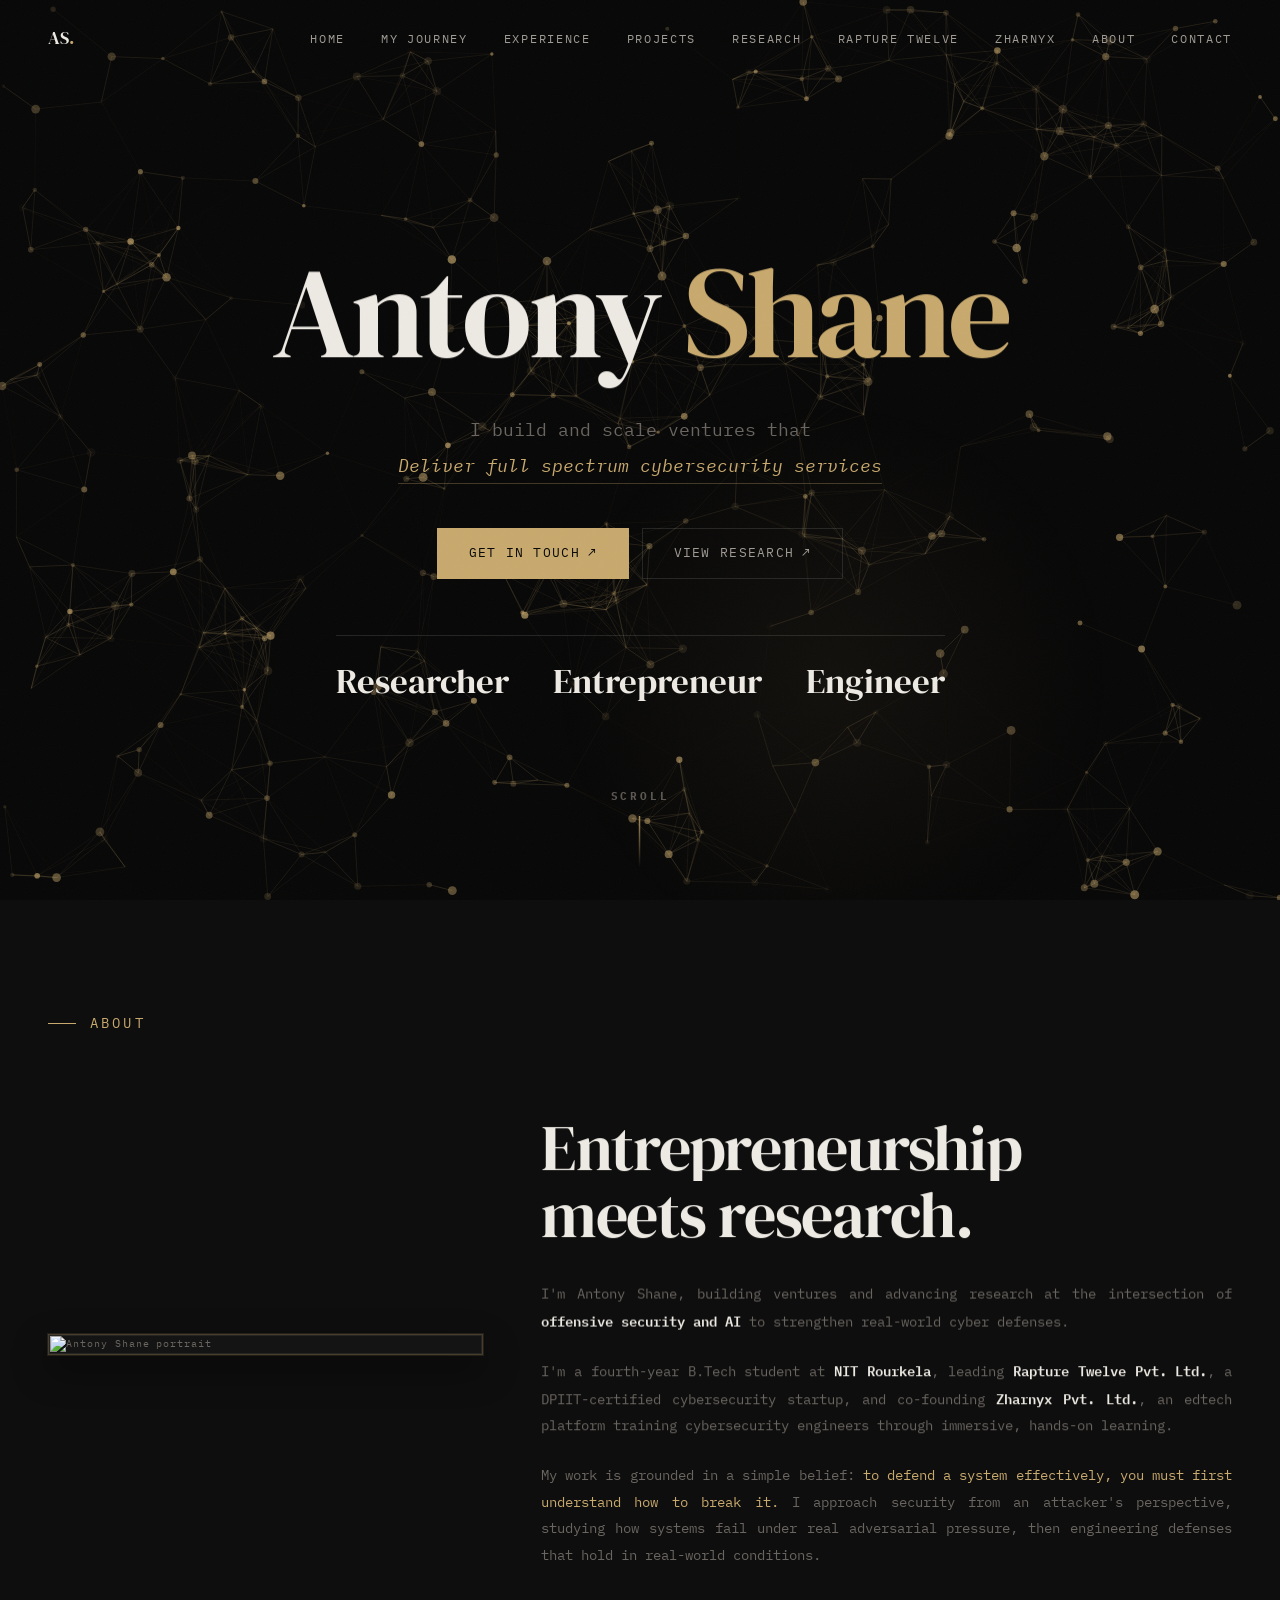
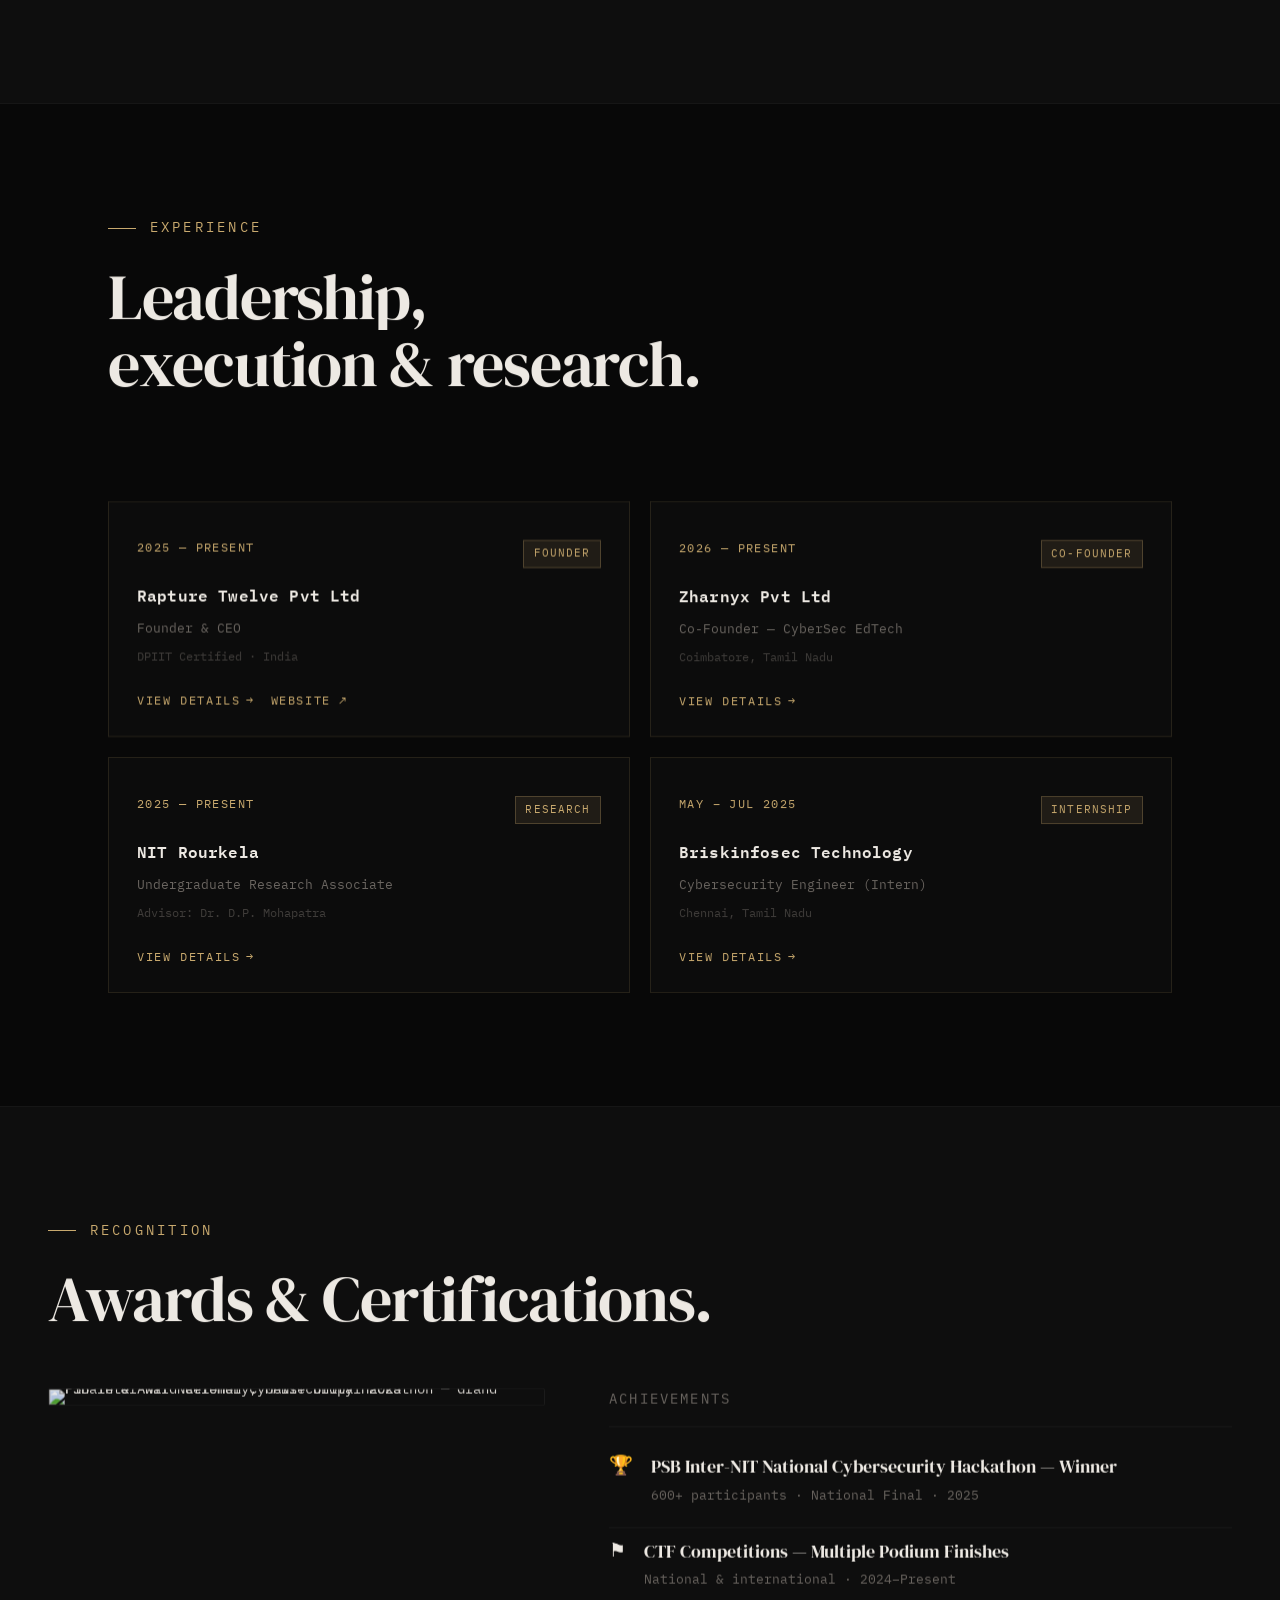
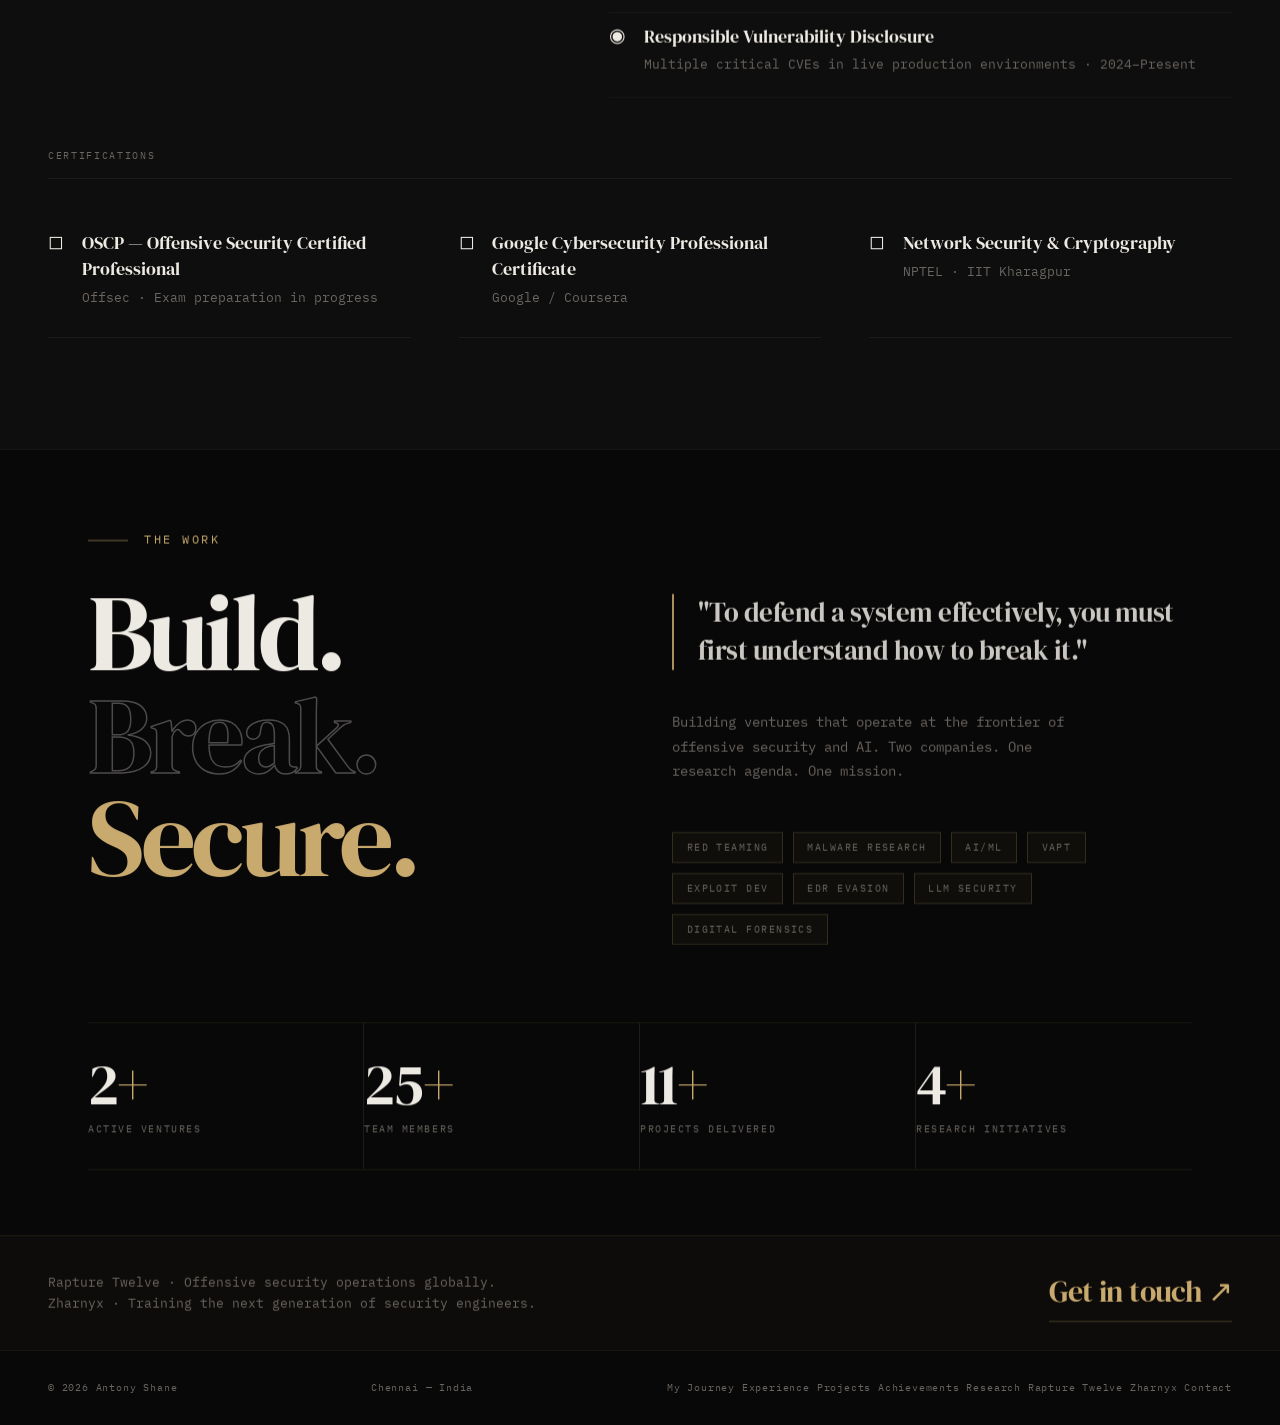
==== commit 276ce441: "new fixes" ====
--- a/index.html
+++ b/index.html
@@ -643,7 +643,7 @@
   ─────────────────────────────────────────────────── -->
   <footer role="contentinfo">
     <span>© 2026 Antony Shane</span>
-    <span>Rourkela, Odisha — India</span>
+    <span>Chennai — India</span>
     <nav class="footer-links" aria-label="Footer navigation">
       <a href="about/">My Journey</a>
       <a href="experience/">Experience</a>
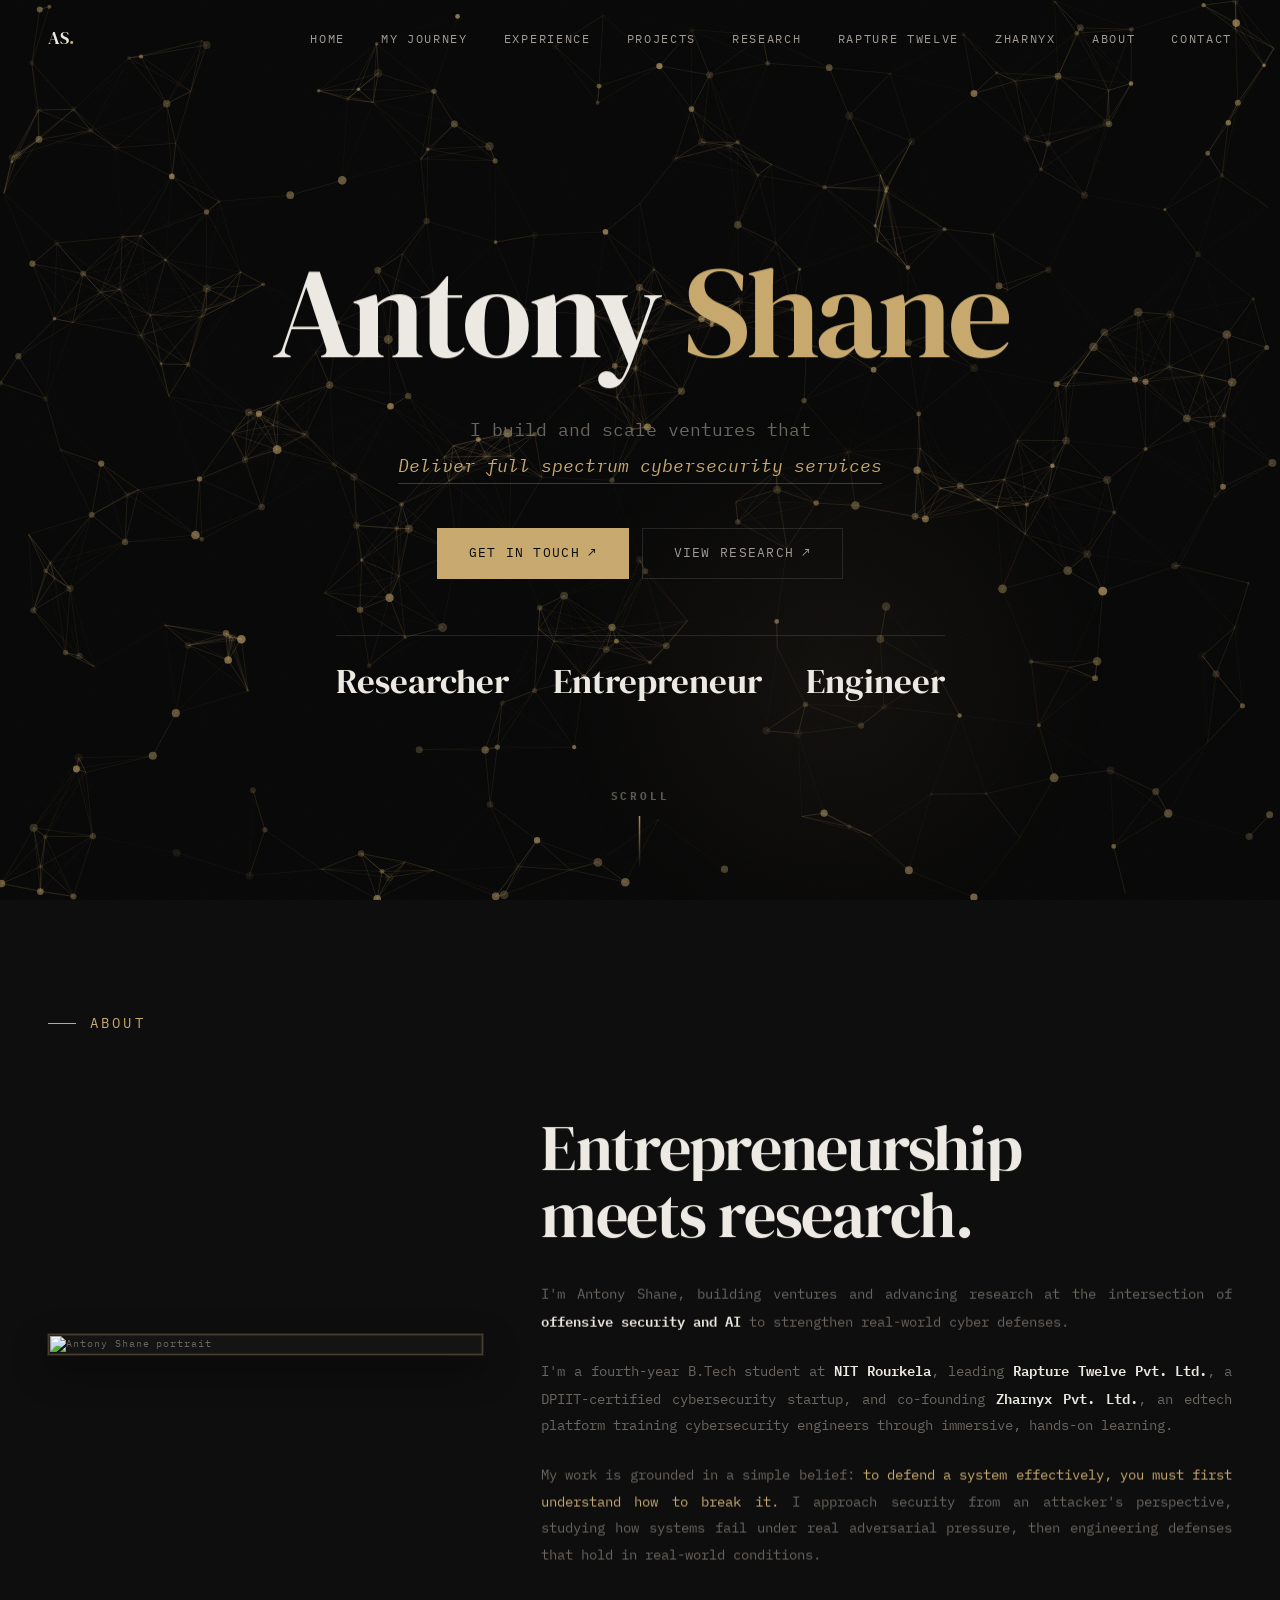
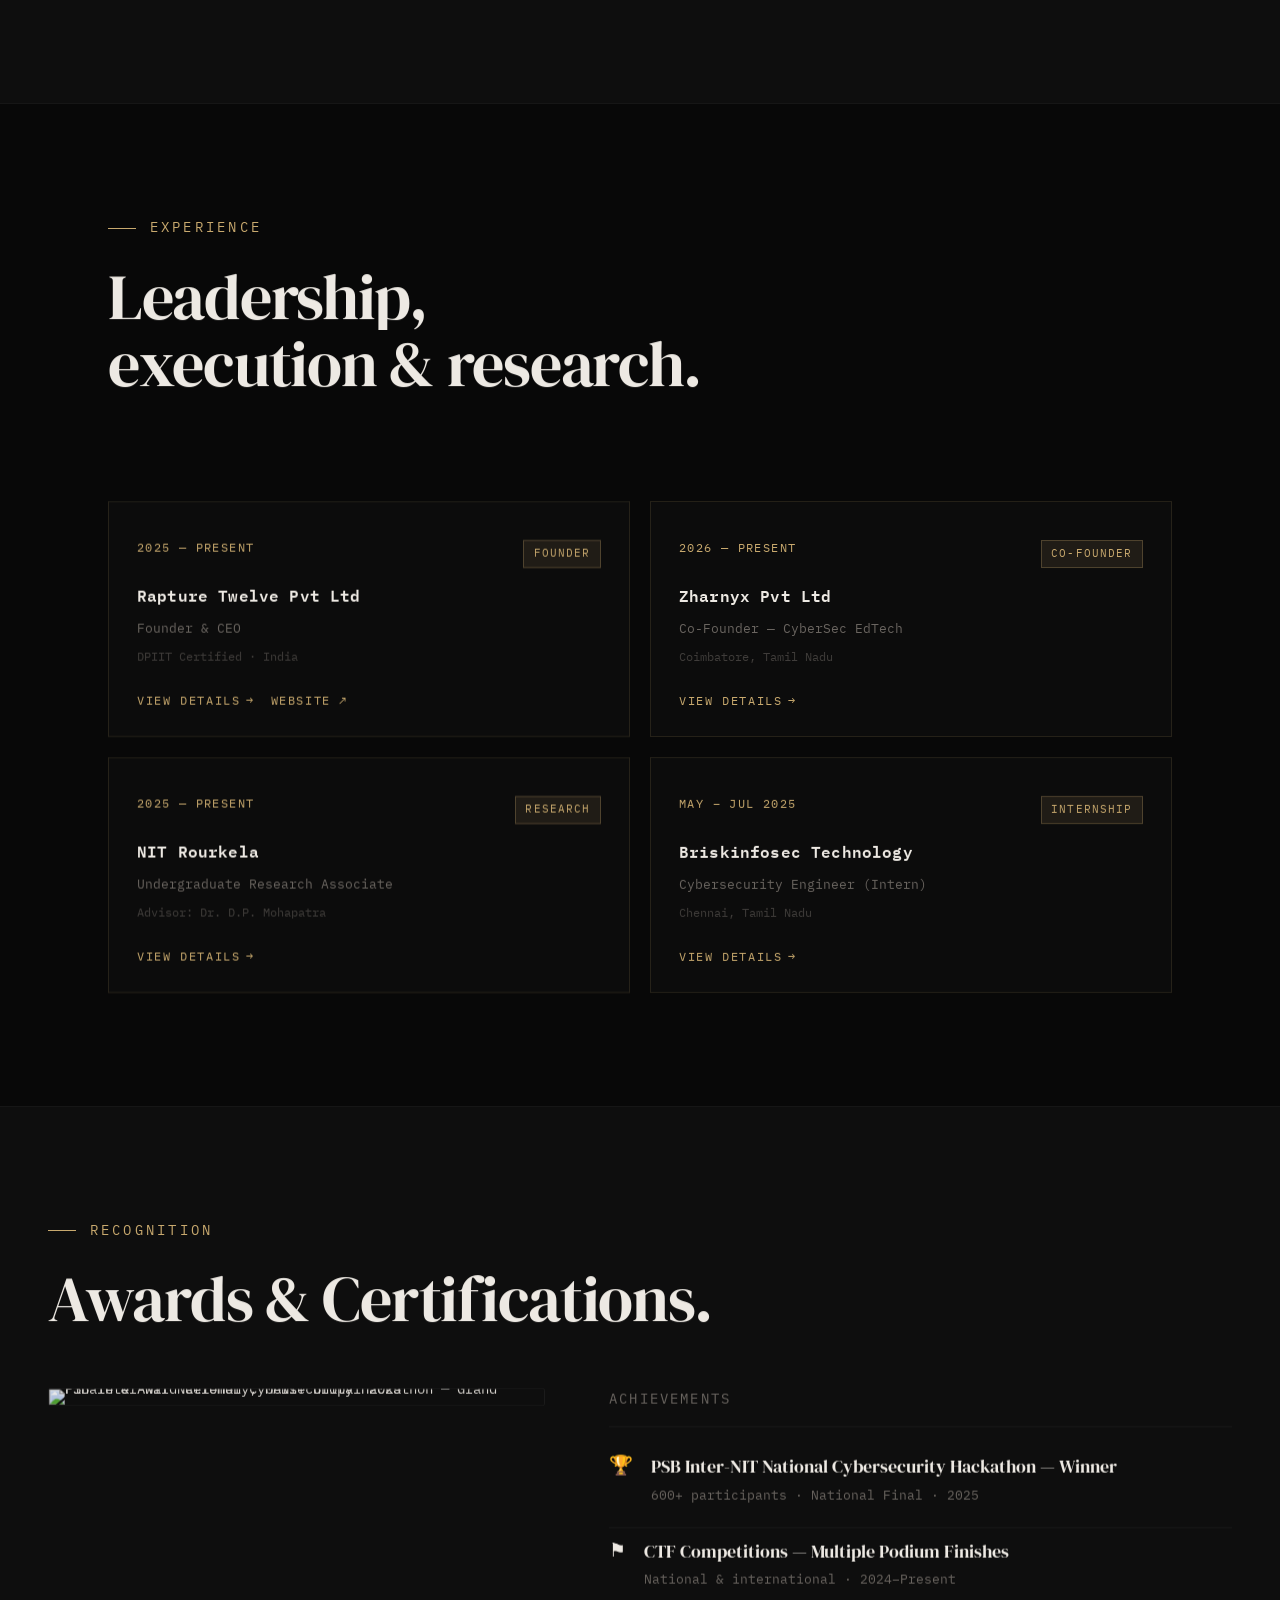
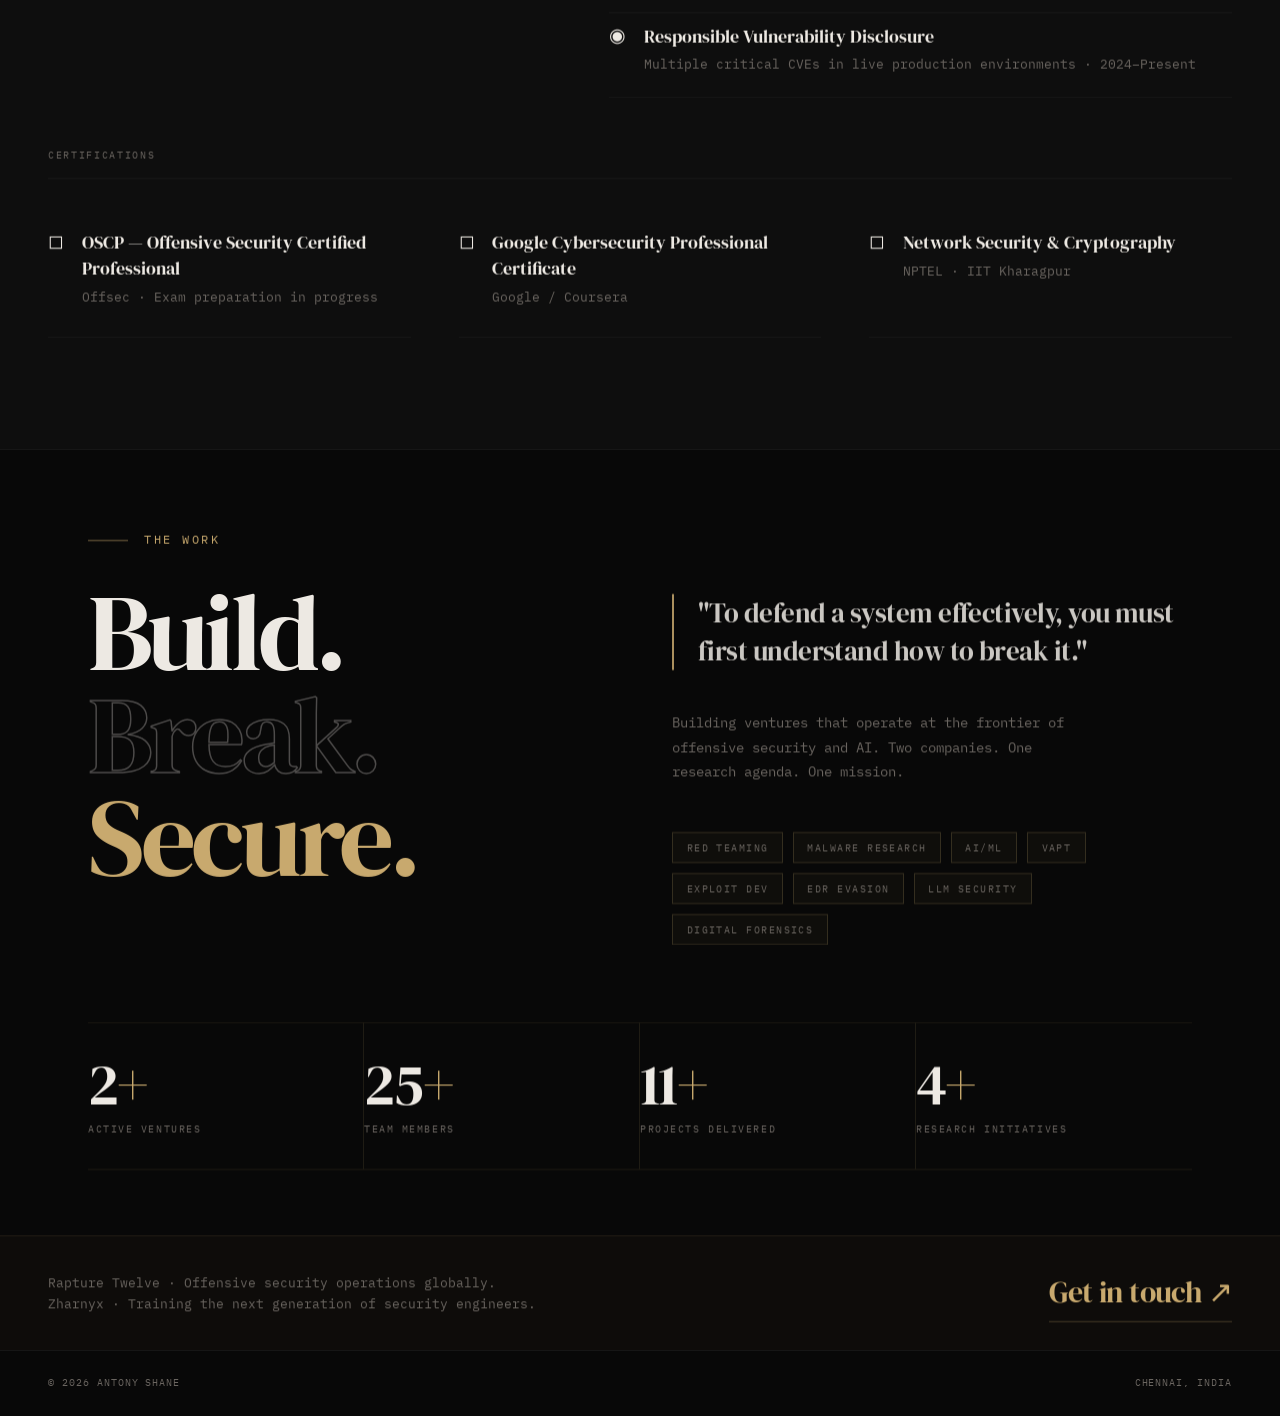
==== commit b69b02e5: "fixed r12 page" ====
--- a/index.html
+++ b/index.html
@@ -643,17 +643,7 @@
   ─────────────────────────────────────────────────── -->
   <footer role="contentinfo">
     <span>© 2026 Antony Shane</span>
-    <span>Chennai — India</span>
-    <nav class="footer-links" aria-label="Footer navigation">
-      <a href="about/">My Journey</a>
-      <a href="experience/">Experience</a>
-      <a href="projects/">Projects</a>
-      <a href="achievements/">Achievements</a>
-      <a href="research/">Research</a>
-      <a href="rapture-twelve/">Rapture Twelve</a>
-      <a href="zharnyx/">Zharnyx</a>
-      <a href="contact/">Contact</a>
-    </nav>
+    <span>Chennai, India</span>
   </footer>
 
   <script src="js/main.js" defer></script>
--- a/css/style.css
+++ b/css/style.css
@@ -1023,6 +1023,7 @@
   font-size: 0.86rem;
   line-height: 1.75;
   color: var(--text-dim);
+  text-align: justify;
 }
 
 .timeline-desc strong {
@@ -1801,21 +1802,21 @@
 /* ──────────────────────────────────────────────────────────
    FOOTER
 ────────────────────────────────────────────────────────── */
-footer {
-  padding: 1.75rem 3rem;
+footer[role="contentinfo"] {
   border-top: 1px solid var(--border);
+  padding: 1.5rem 3rem;
   display: flex;
   align-items: center;
   justify-content: space-between;
-  font-size: 0.63rem;
-  color: var(--text-dim);
-  letter-spacing: 0.08em;
-  flex-wrap: wrap;
-  gap: 0.75rem;
-}
-
-footer a { transition: color var(--t-fast); }
-footer a:hover { color: var(--accent); }
+}
+
+footer[role="contentinfo"] span {
+  font-family: var(--fm);
+  font-size: 0.6rem;
+  color: var(--text-dim);
+  letter-spacing: 0.1em;
+  text-transform: uppercase;
+}
 
 /* ──────────────────────────────────────────────────────────
    RESPONSIVE — 1024px
@@ -1879,7 +1880,7 @@
   .container { padding: 0 1.5rem; }
   section { padding: 5rem 0; }
 
-  footer { padding: 1.5rem; }
+  footer[role="contentinfo"] { padding: 1.25rem 1.5rem; }
 
   /* Timeline mobile styles */
   .timeline::before {
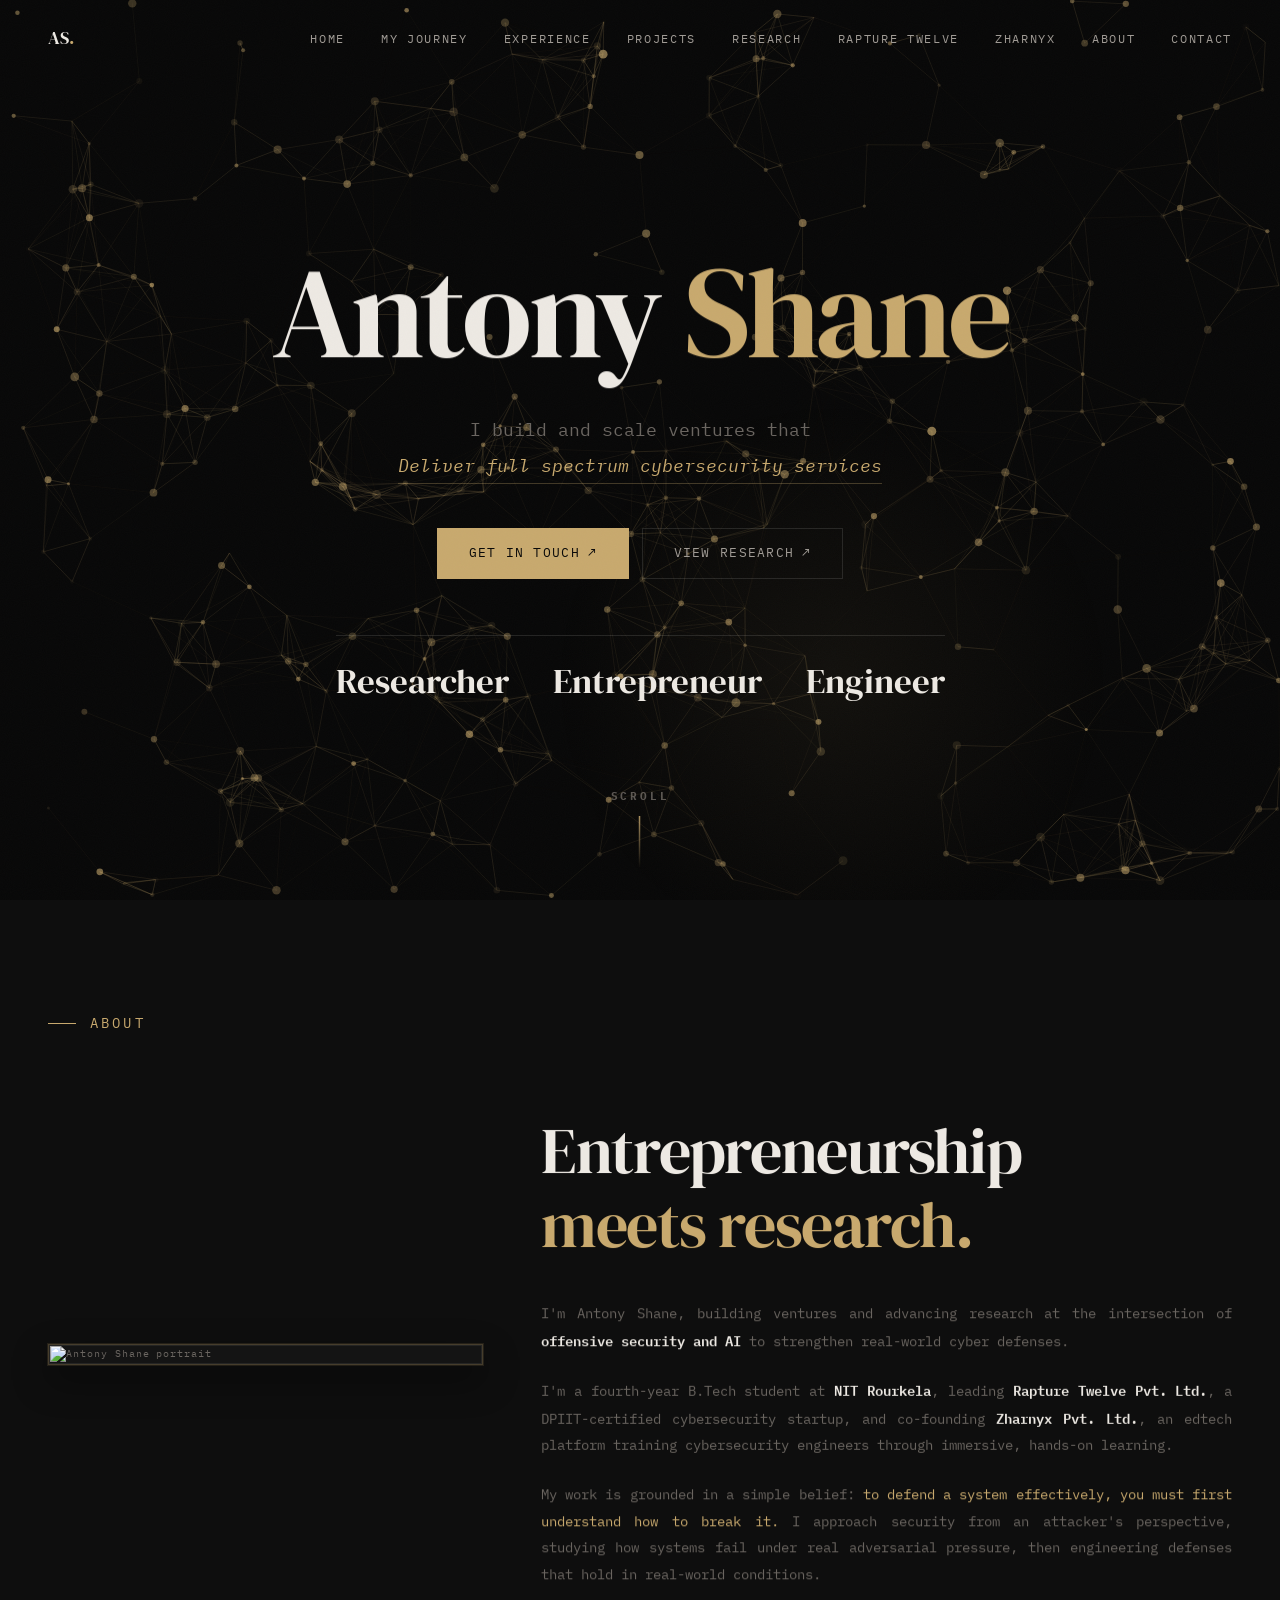
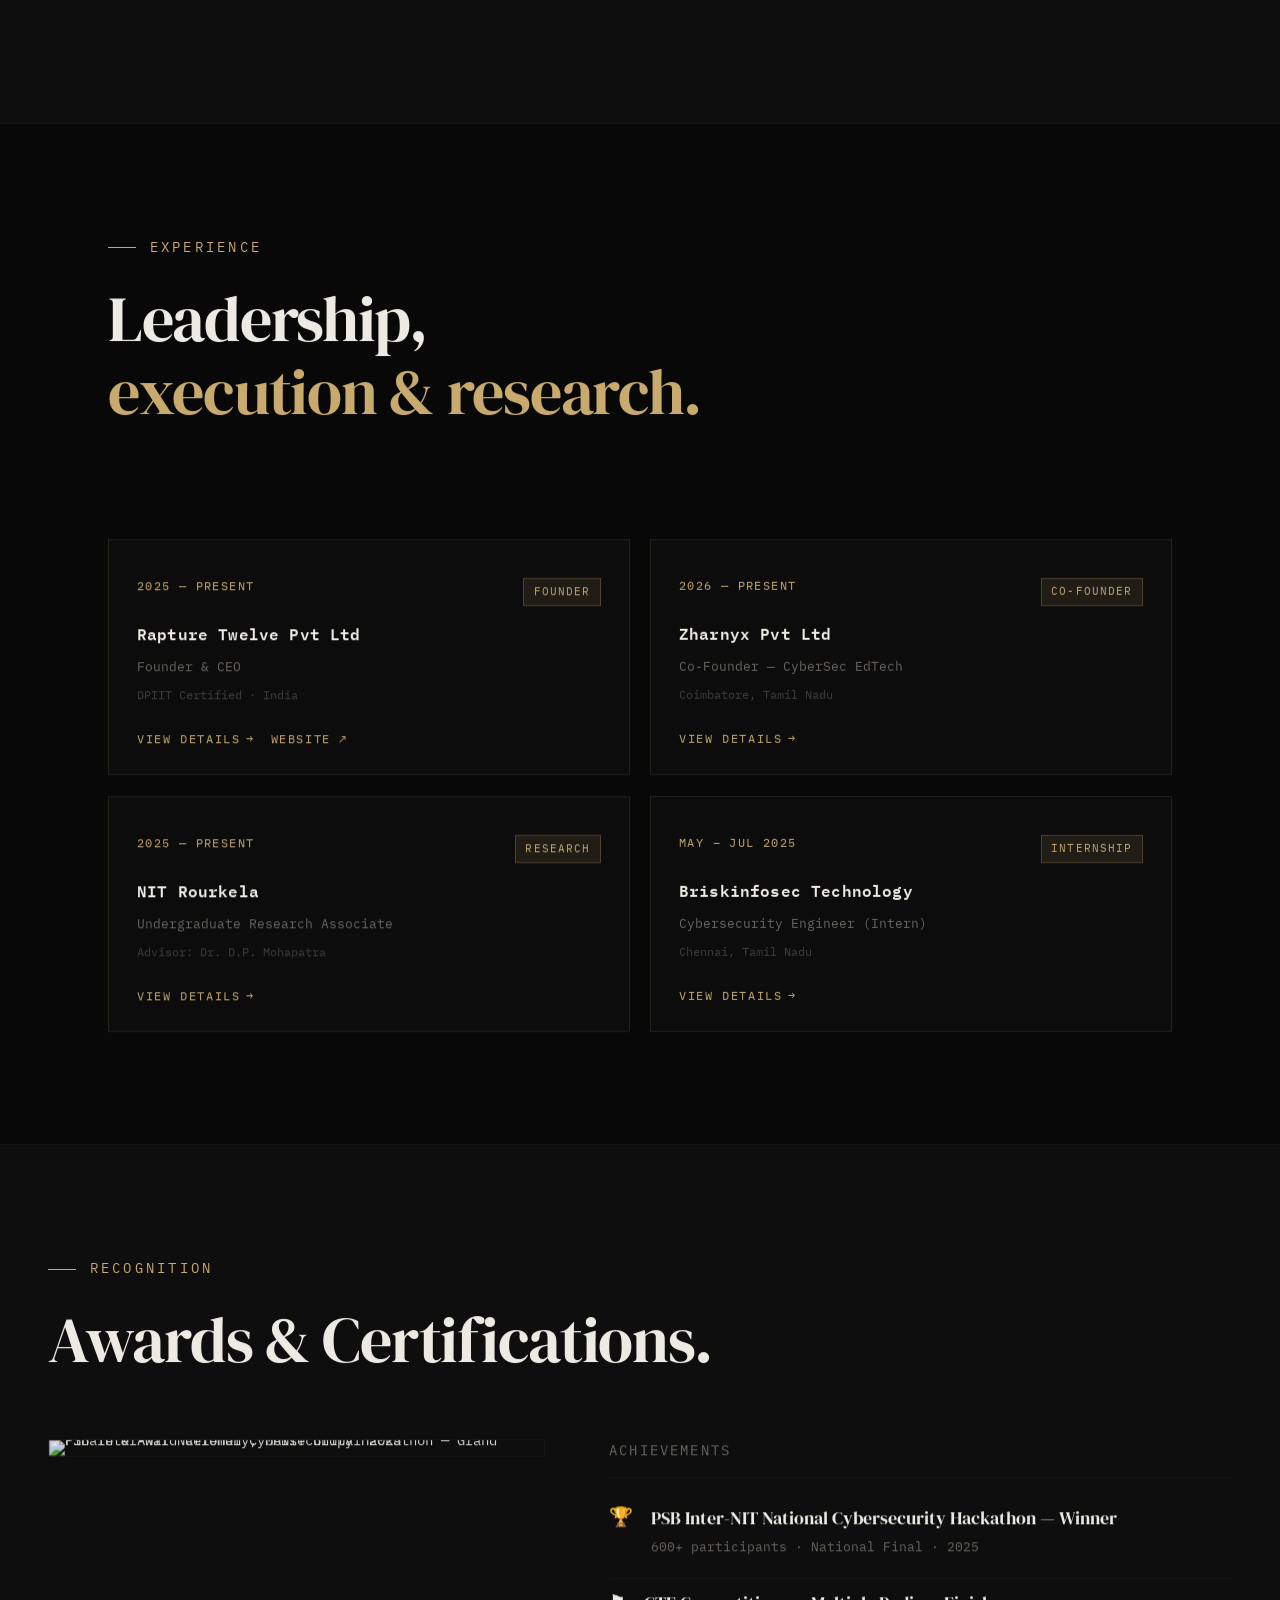
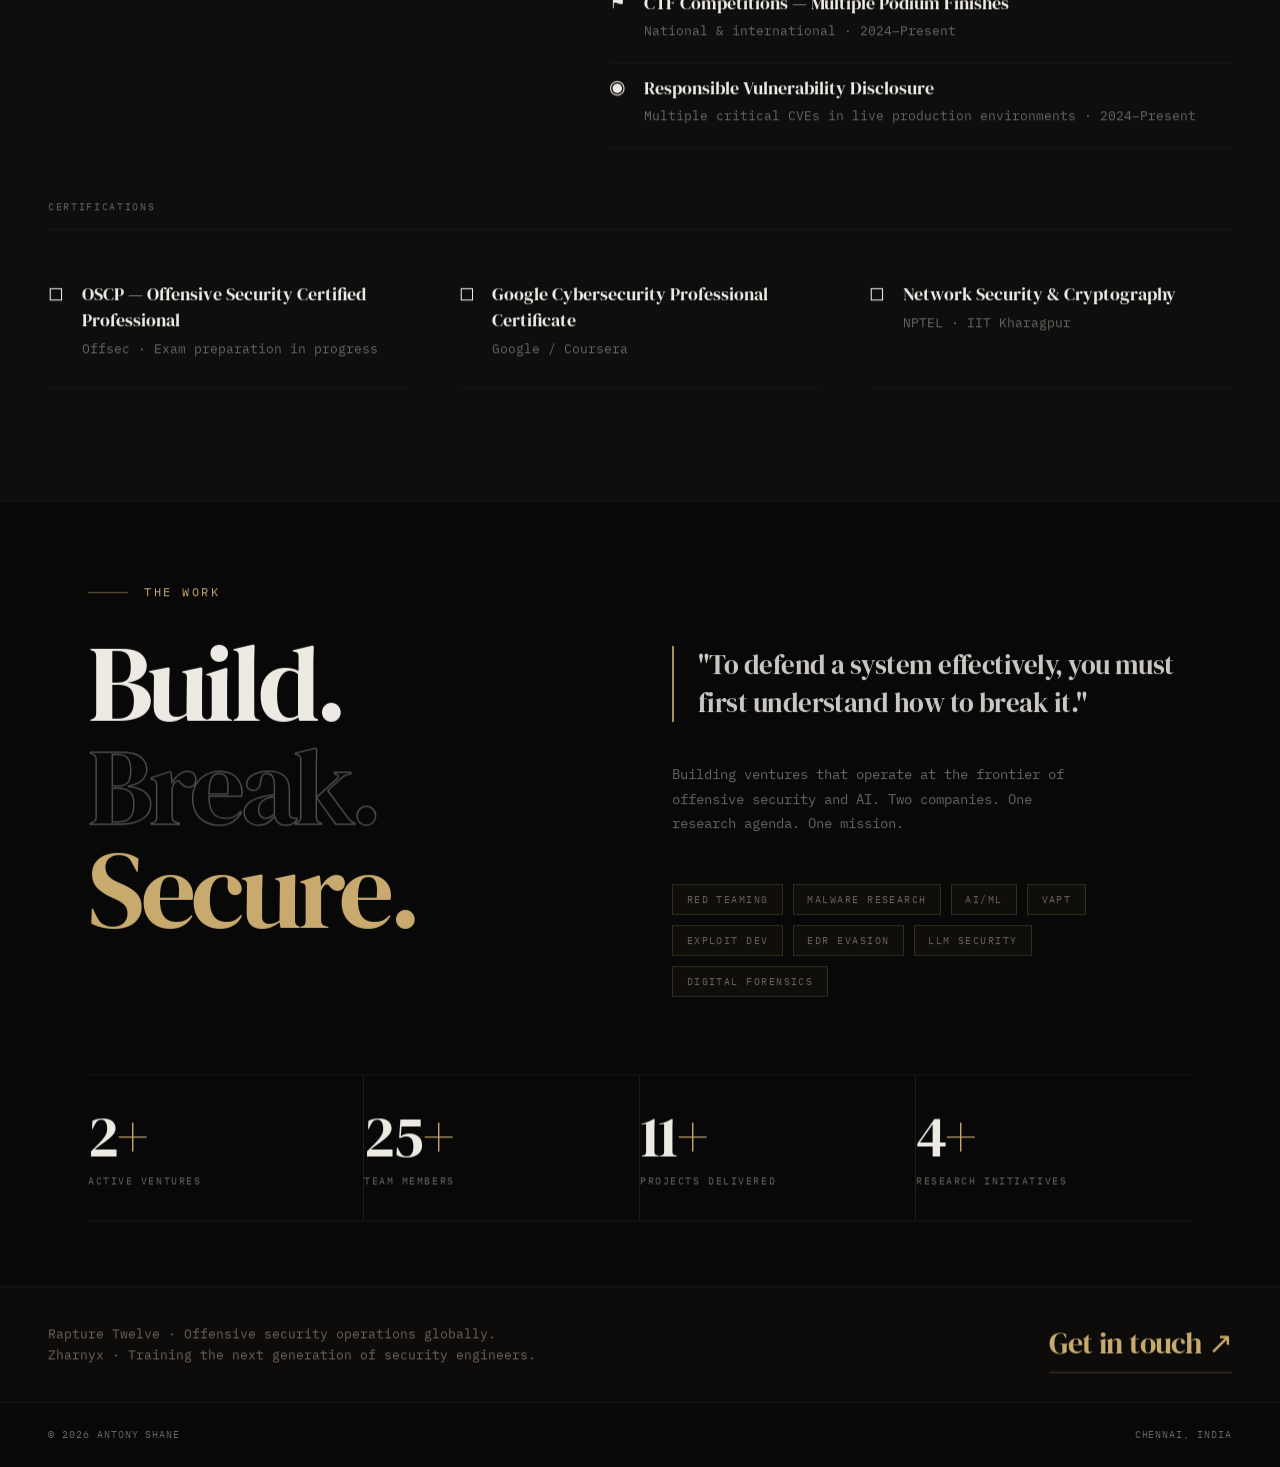
==== commit d5f277ad: "minor fixes" ====
--- a/index.html
+++ b/index.html
@@ -193,7 +193,7 @@
         <div class="about-body">
           <h2 id="about-title" class="section-title reveal-title">
             <span class="line-wrap"><span class="inner">Entrepreneurship</span></span>
-            <span class="line-wrap"><span class="inner">meets research.</span></span>
+            <span class="line-wrap"><span class="inner" style="color:var(--accent)">meets research.</span></span>
           </h2>
 
           <p class="about-p fade-in">
@@ -232,7 +232,7 @@
           <p class="section-label">Experience</p>
           <h2 id="exp-title" class="section-title reveal-title">
             <span class="line-wrap"><span class="inner">Leadership,</span></span>
-            <span class="line-wrap"><span class="inner">execution &amp; research.</span></span>
+            <span class="line-wrap"><span class="inner" style="color:var(--accent)">execution &amp; research.</span></span>
           </h2>
         </div>
       </header>
--- a/css/style.css
+++ b/css/style.css
@@ -181,9 +181,11 @@
   font-family: var(--fd);
   font-size: clamp(2.4rem, 5vw, 4rem);
   font-weight: 400;            /* DM Serif Display looks best at regular weight */
-  line-height: 1.05;
+  line-height: 1.15;
   letter-spacing: -0.02em;
   margin-bottom: 2.5rem;
+  overflow: visible;
+  padding-bottom: 0.1em;
 }
 
 .section-title.reveal-title { margin-bottom: 3rem; }
@@ -203,11 +205,12 @@
 }
 
 .section-aside {
-  font-size: 0.75rem;
+  font-size: 0.9rem;
   color: var(--text-dim);
   line-height: 1.9;
   text-align: right;
   padding-top: 1.5rem;
+  white-space: nowrap;
 }
 
 /* ──────────────────────────────────────────────────────────
@@ -535,7 +538,8 @@
   text-align: center;
 }
 
-.hero-name .line-wrap {
+.hero-name .line-wrap,
+.section-title .line-wrap {
   overflow: visible;
 }
 
@@ -1300,6 +1304,7 @@
   font-size: 0.76rem;
   color: var(--text-dim);
   line-height: 1.75;
+  text-align: justify;
   flex: 1;
   margin-bottom: 1.2rem;
 }
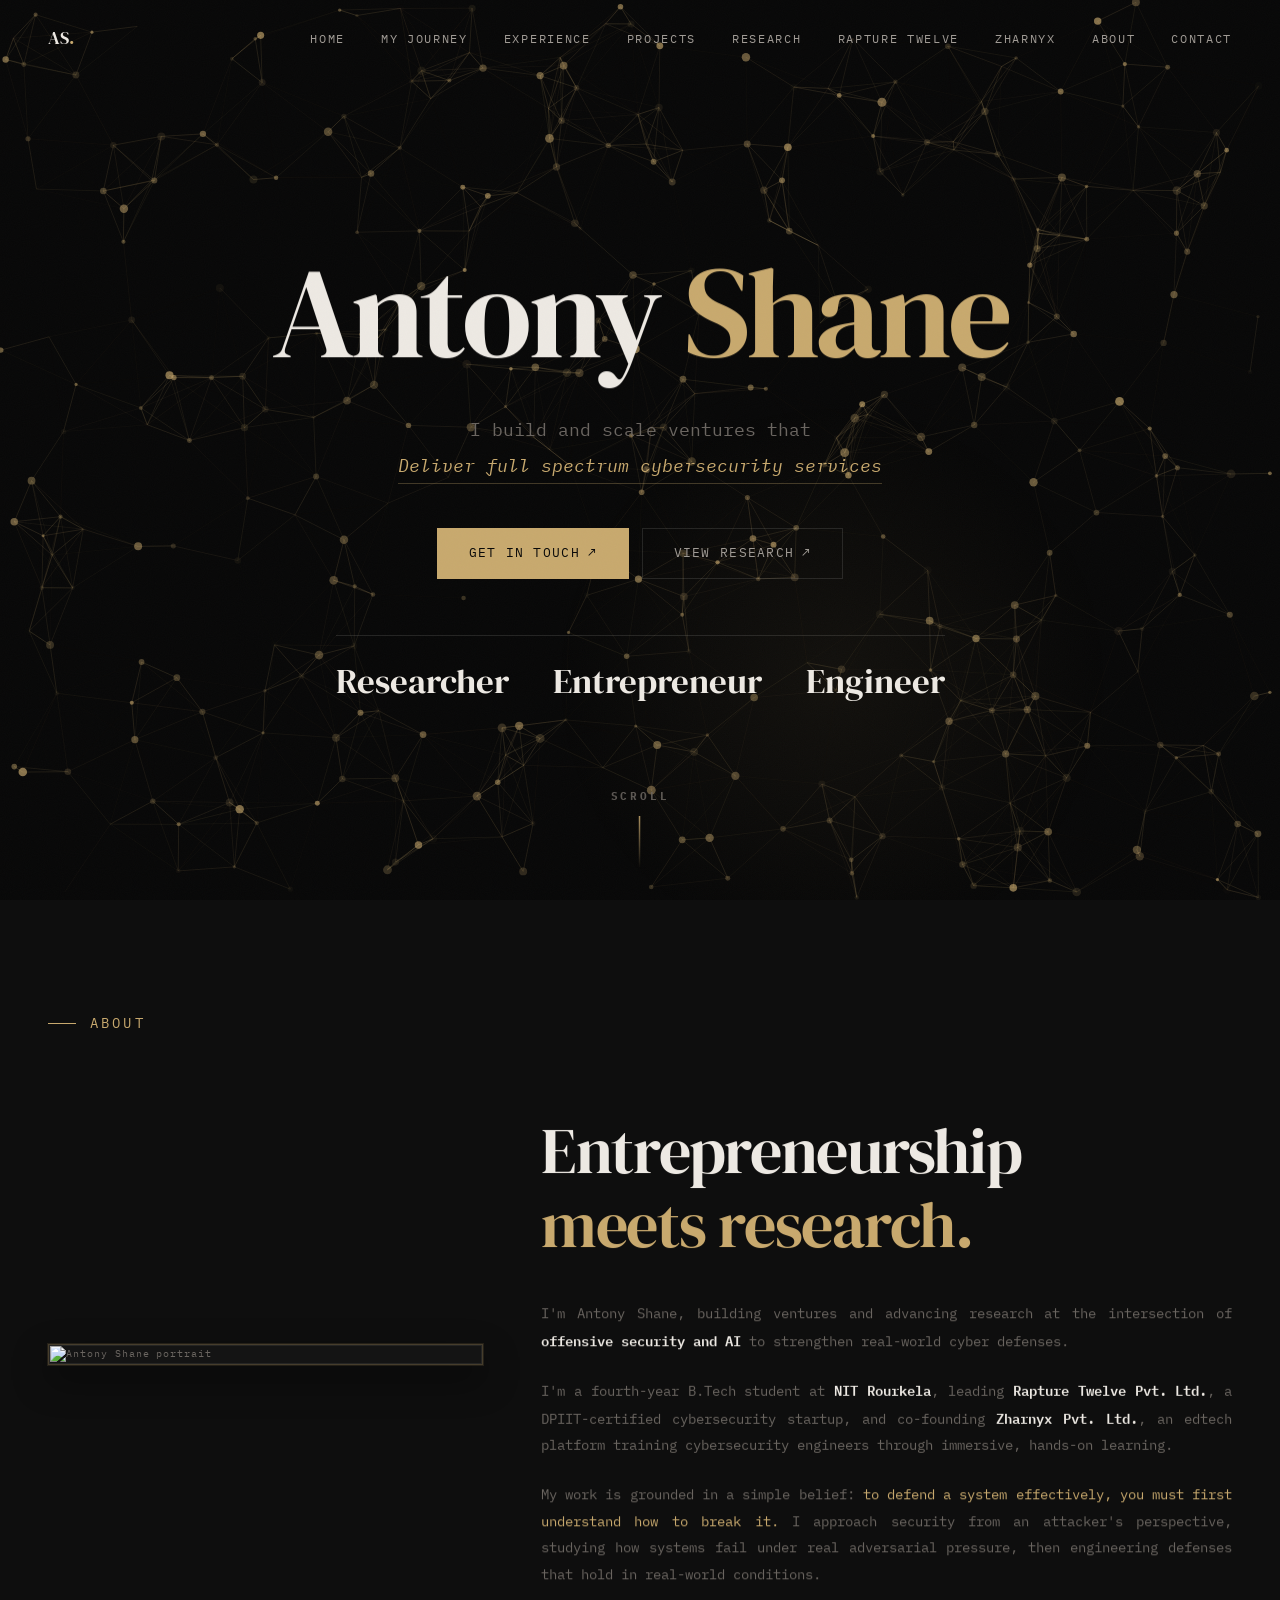
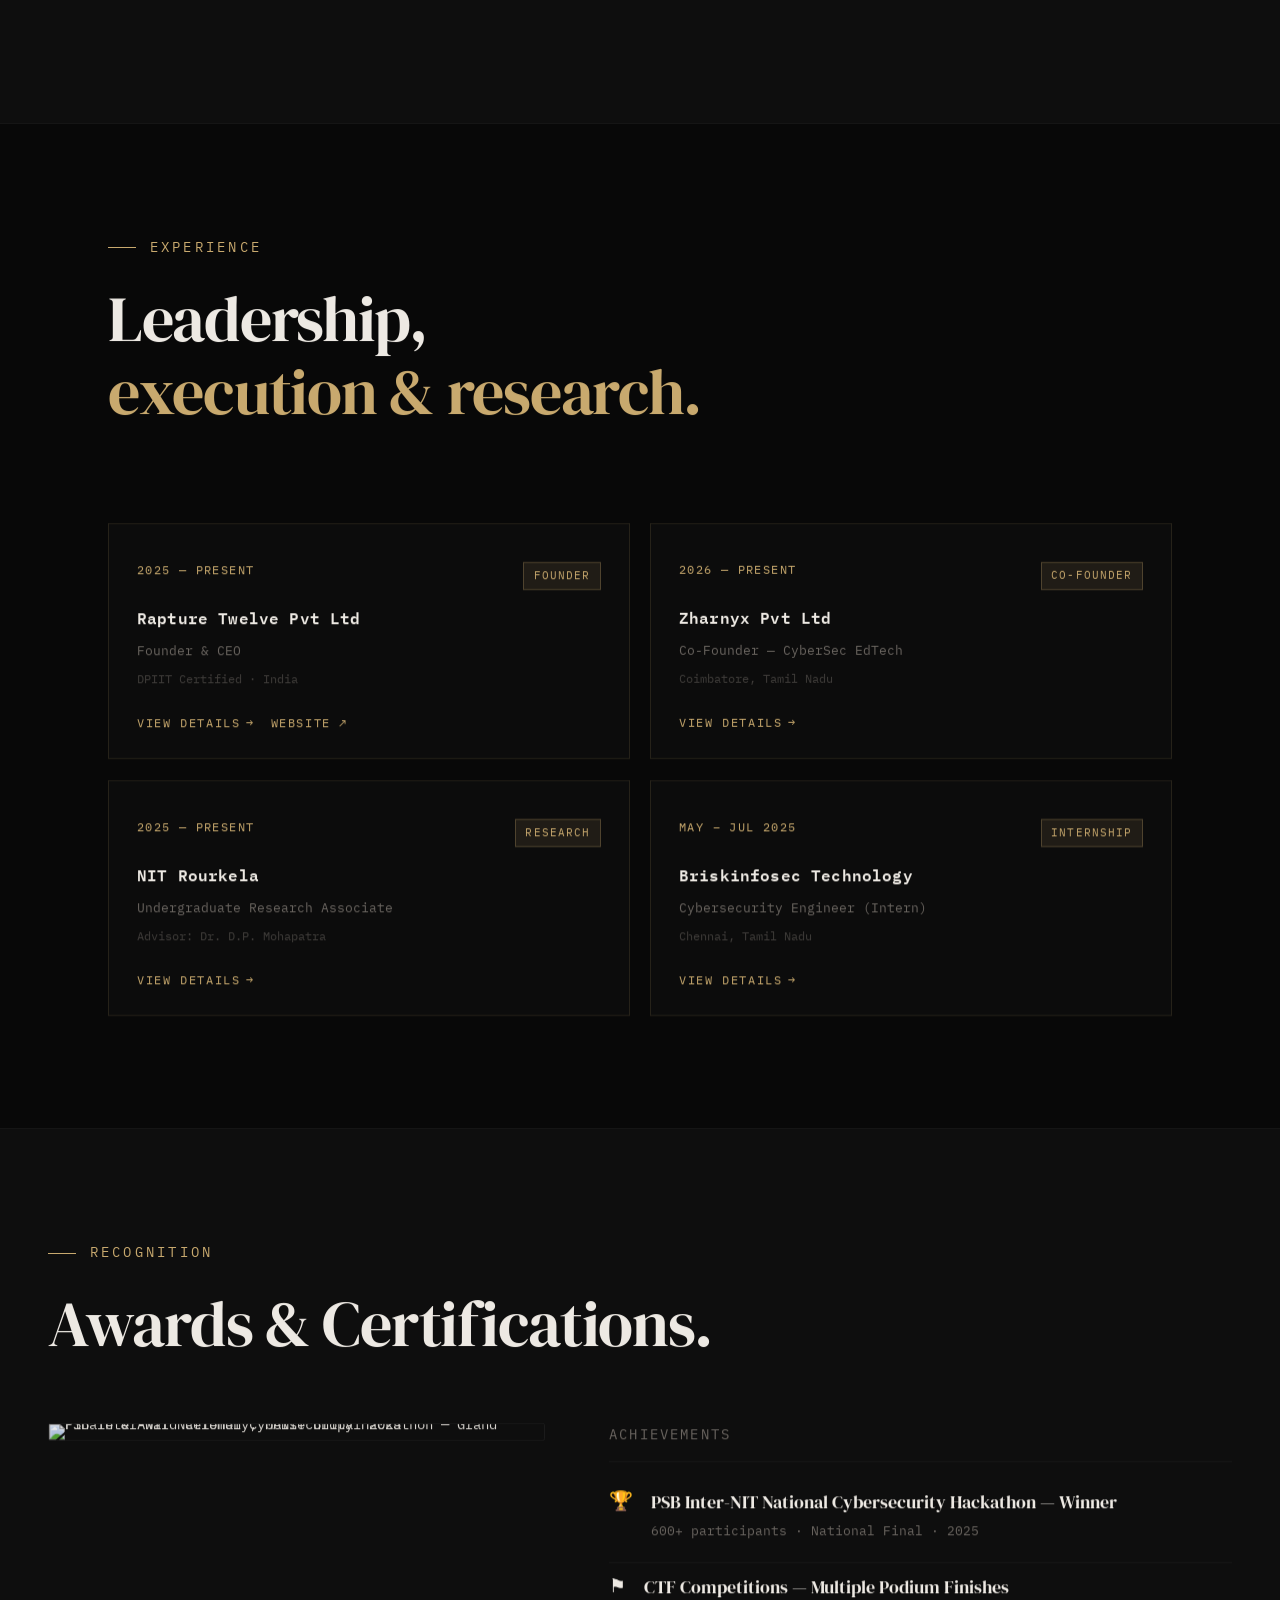
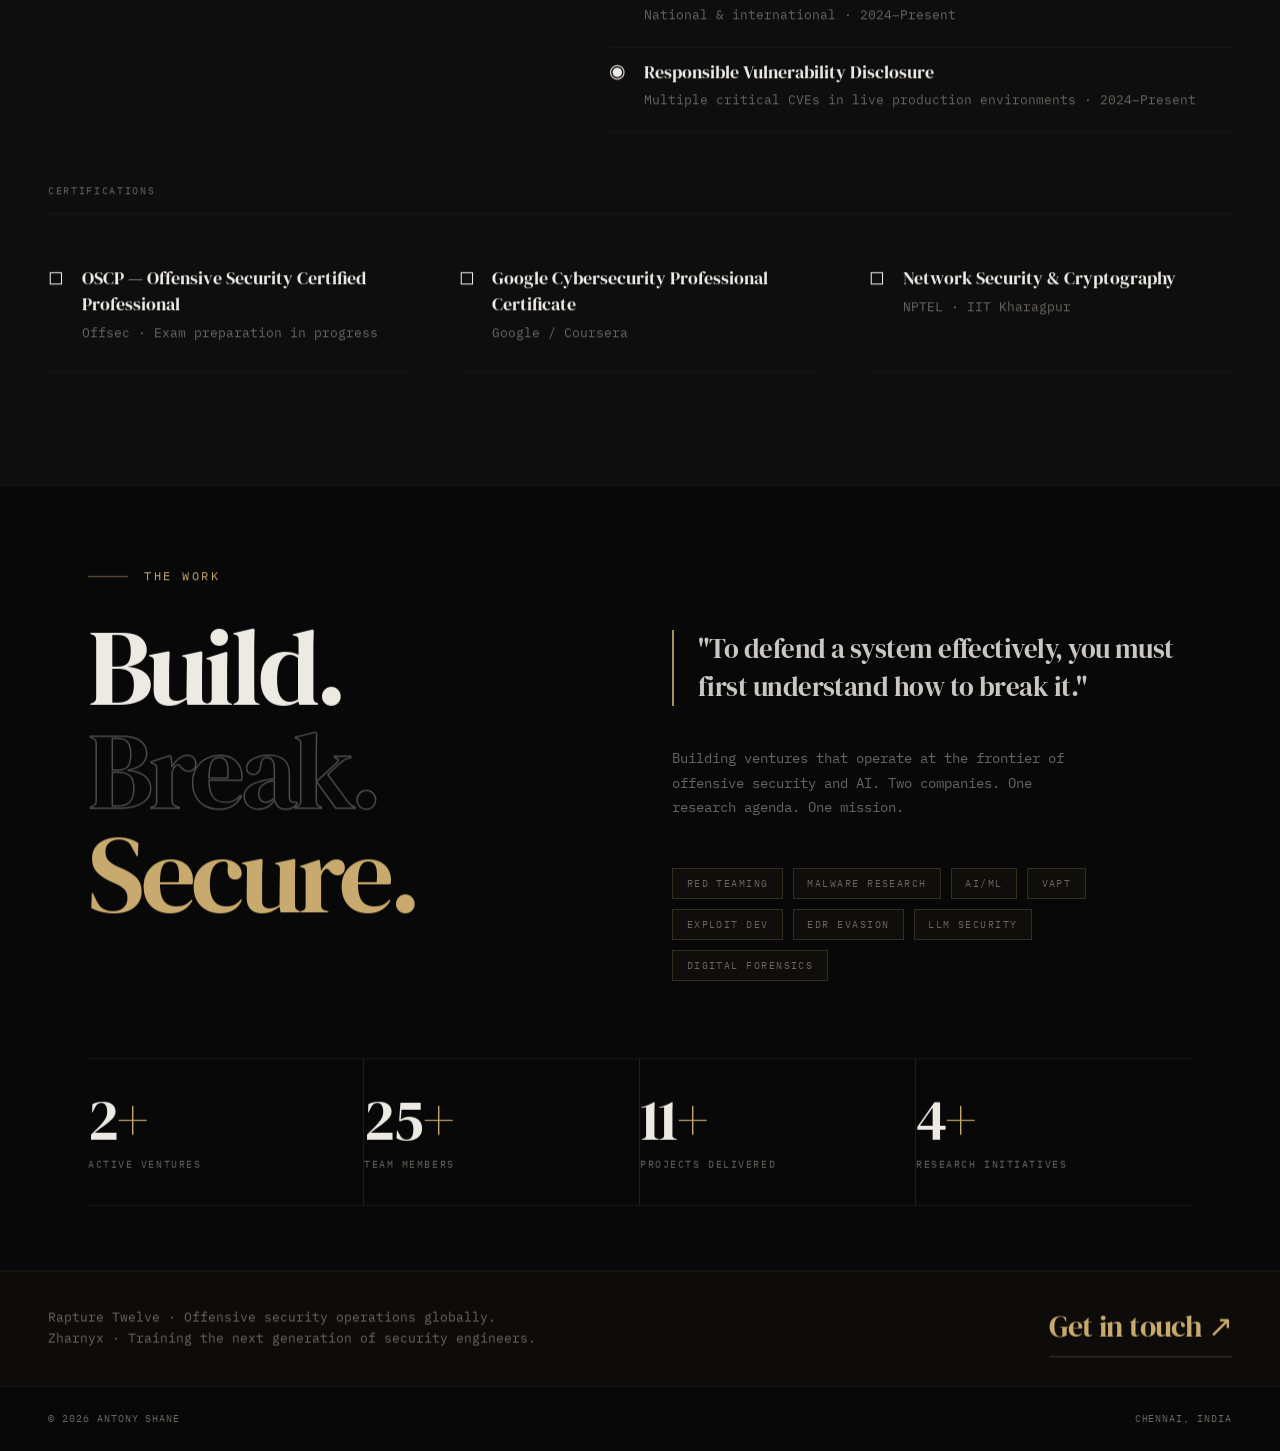
==== commit bbe71094: "mobile fix" ====
--- a/index.html
+++ b/index.html
@@ -568,6 +568,47 @@
         opacity: 0.7;
         border-color: var(--accent);
       }
+
+      @media (max-width: 768px) {
+        .manifesto-inner {
+          padding: 4rem 1.5rem 3rem;
+        }
+        .manifesto-top-row {
+          grid-template-columns: 1fr;
+          gap: 2.5rem;
+        }
+        .manifesto-line {
+          font-size: clamp(3rem, 16vw, 5rem);
+        }
+        .manifesto-right {
+          padding-top: 0;
+          gap: 1.5rem;
+        }
+        .manifesto-quote {
+          font-size: clamp(1rem, 4.5vw, 1.3rem);
+        }
+        .manifesto-caption { font-size: 0.78rem; }
+        .manifesto-cap { font-size: 0.6rem; }
+        .manifesto-stats {
+          grid-template-columns: repeat(2, 1fr);
+          margin-top: 2rem;
+        }
+        .manifesto-stat {
+          padding: 1.25rem 0;
+        }
+        .manifesto-stat-num {
+          font-size: clamp(1.8rem, 8vw, 2.5rem);
+        }
+        .manifesto-stat-label { font-size: 0.55rem; }
+        .manifesto-cta-bar {
+          padding: 1.5rem;
+          flex-direction: column;
+          align-items: flex-start;
+          gap: 1rem;
+        }
+        .manifesto-cta-text { font-size: 0.72rem; }
+        .manifesto-cta-link { font-size: clamp(1.1rem, 5vw, 1.4rem); }
+      }
     </style>
 
 
--- a/css/style.css
+++ b/css/style.css
@@ -73,6 +73,7 @@
   font-size: 16px;
   text-rendering: optimizeLegibility;
   -webkit-font-smoothing: antialiased;
+  overflow-x: hidden;
   scrollbar-width: none; /* Firefox */
   -ms-overflow-style: none; /* IE and Edge */
 }
@@ -133,8 +134,7 @@
 
 /* ──────────────────────────────────────────────────────────
    ANIMATION BASE STATES
-   (GSAP / IntersectionObserver targets stay invisible
-    until JS animates them in)
+   (GSAP targets start invisible — animated in on scroll)
 ────────────────────────────────────────────────────────── */
 .line-wrap {
   display: block;
@@ -151,6 +151,53 @@
   opacity: 0;
   transform: translateY(28px);
   will-change: opacity, transform;
+}
+
+/* Extra animation base states used by pages.js */
+.diff-item,
+.founder-card,
+.faq-item,
+.track-card,
+.tl-phase,
+.phase-row,
+.pull-quote-text,
+.tl-dot {
+  will-change: opacity, transform;
+}
+
+/* Section rule — starts collapsed, JS expands */
+.section-rule {
+  transform-origin: left center;
+  will-change: transform;
+}
+
+/* ──────────────────────────────────────────────────────────
+   GLOBAL INTERACTION POLISH
+   Richer hover/focus states for sub-pages
+────────────────────────────────────────────────────────── */
+
+/* Smooth cursor on all clickable elements */
+a, button, [role="button"] { cursor: pointer; }
+
+/* Links get a subtle underline draw on hover */
+.founder-desc a,
+.faq-a a,
+.about-p a {
+  color: var(--accent);
+  text-decoration: underline;
+  text-underline-offset: 3px;
+  text-decoration-color: transparent;
+  transition: text-decoration-color var(--t-mid);
+}
+.founder-desc a:hover,
+.faq-a a:hover,
+.about-p a:hover {
+  text-decoration-color: var(--accent);
+}
+
+/* Page-level smooth opacity transition (set by JS on load) */
+body {
+  transition: opacity 0.55s ease;
 }
 
 /* ──────────────────────────────────────────────────────────
@@ -197,9 +244,9 @@
 
 .section-header {
   display: flex;
-  align-items: flex-start;
+  align-items: stretch;
   justify-content: space-between;
-  margin-bottom: 3.5rem;
+  margin-bottom: 0.5rem;
   flex-wrap: wrap;
   gap: 1.5rem;
 }
@@ -209,8 +256,8 @@
   color: var(--text-dim);
   line-height: 1.9;
   text-align: right;
-  padding-top: 1.5rem;
   white-space: nowrap;
+  align-self: flex-start;
 }
 
 /* ──────────────────────────────────────────────────────────
@@ -1851,10 +1898,15 @@
   .nav-burger { display: flex; }
 
   .hero-inner {
-    padding: 7.5rem 1.5rem 5rem;
+    padding: 6rem 1.5rem 3rem;
   }
 
-  .hero-stats { gap: 2rem; }
+  .hero-name { font-size: clamp(2.8rem, 12vw, 4.5rem); white-space: normal; }
+  .hero-eyebrow { font-size: 0.62rem; margin-bottom: 1.5rem; }
+  .hero-tagline { font-size: 0.85rem; margin-bottom: 2rem; }
+  .word-swap { min-width: auto; }
+
+  .hero-stats { gap: 1.5rem; flex-wrap: wrap; }
 
   .about-grid {
     grid-template-columns: 1fr;
@@ -1878,14 +1930,48 @@
     gap: 2.5rem;
   }
 
+  /* Experience cards — stack to 1 column */
+  .exp-cards-grid { grid-template-columns: 1fr; }
+  .exp-card { padding: 1.4rem 1.25rem; }
+
+  /* Achievements layout — stack photo above items */
+  .ach-layout {
+    grid-template-columns: 1fr;
+    gap: 2rem;
+  }
+  .ach-photo-area { grid-column: 1; grid-row: auto; }
+  .ach-layout > .ach-col { grid-column: 1; grid-row: auto; }
+  .ach-certs-row { grid-column: 1; grid-row: auto; }
+  .ach-certs-grid { grid-template-columns: 1fr; gap: 0; }
+
   .domains-strip { flex-direction: column; }
   .d-item { border-right: none; border-bottom: 1px solid var(--border); }
   .d-item:last-child { border-bottom: none; }
 
   .container { padding: 0 1.5rem; }
-  section { padding: 5rem 0; }
-
-  footer[role="contentinfo"] { padding: 1.25rem 1.5rem; }
+  section { padding: 4rem 0; }
+
+  footer[role="contentinfo"] { padding: 1.25rem 1.5rem; font-size: 0.65rem; }
+
+  /* Global heading sizes for mobile */
+  .section-label { font-size: 0.55rem; letter-spacing: 0.14em; }
+  .section-title { font-size: clamp(1.6rem, 6vw, 2.2rem); }
+
+  /* Buttons full-width on mobile */
+  .hero-cta-row { flex-direction: column; gap: 0.75rem; }
+  .hero-cta-row .btn { width: 100%; justify-content: center; text-align: center; }
+
+  /* Hero stats wrap */
+  .hero-stats { flex-wrap: wrap; gap: 1.5rem; }
+
+  /* Scroll hint */
+  .scroll-hint { display: none; }
+
+  /* Section rules */
+  .section-rule { margin: 0 1.5rem; }
+
+  /* About text — no justify on mobile */
+  .about-p { text-align: left; }
 
   /* Timeline mobile styles */
   .timeline::before {
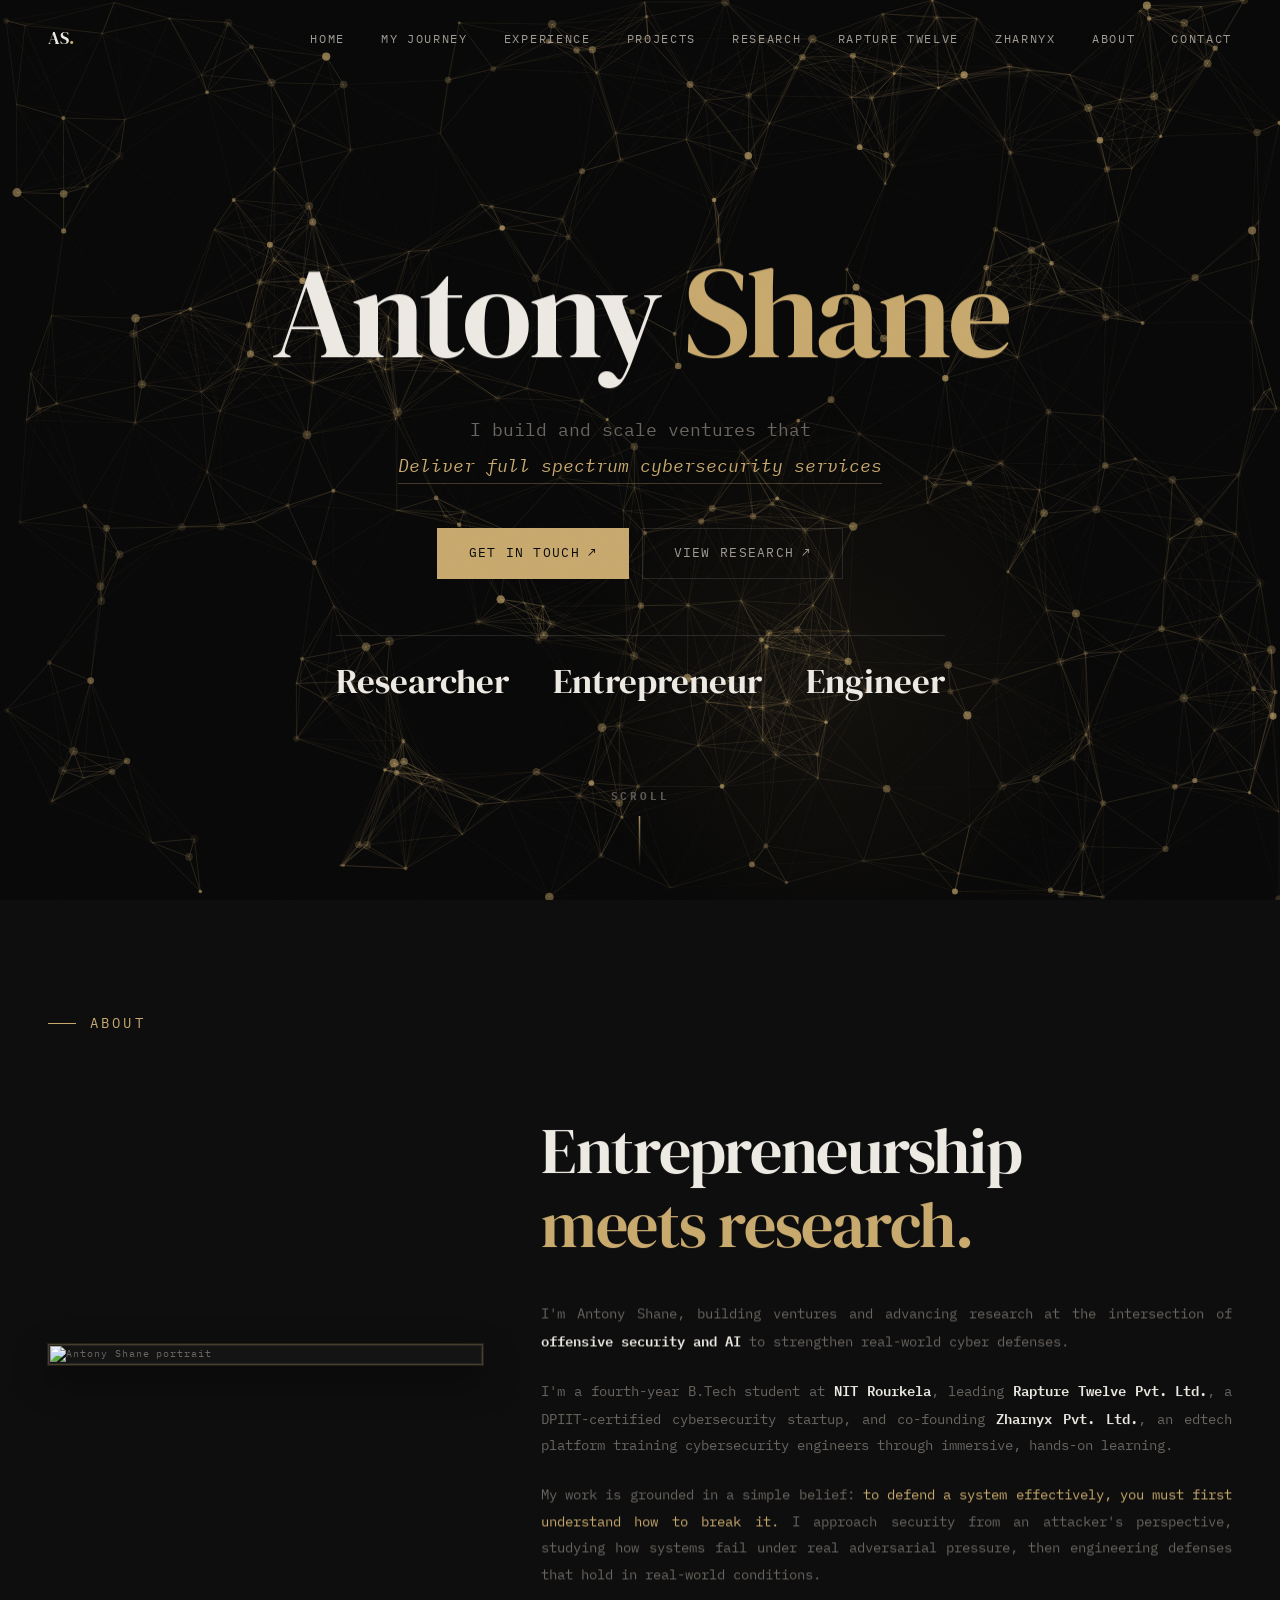
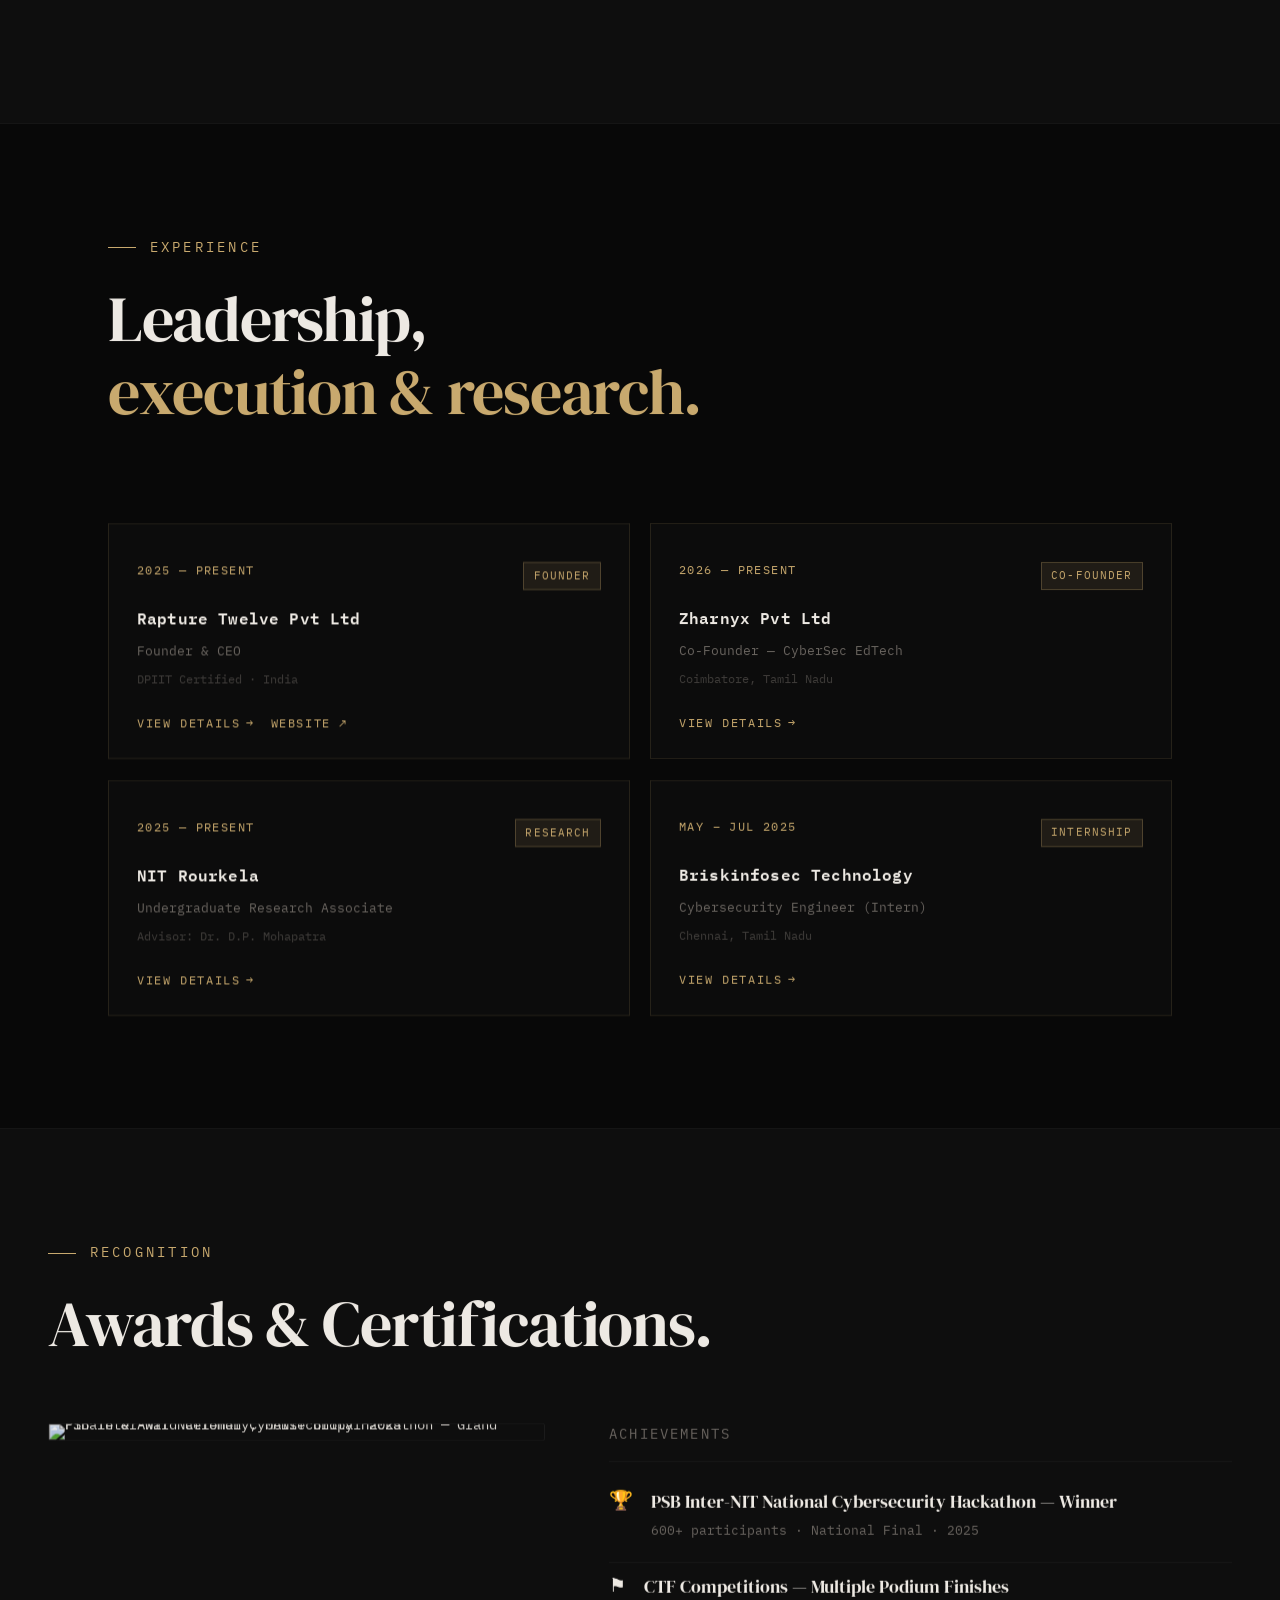
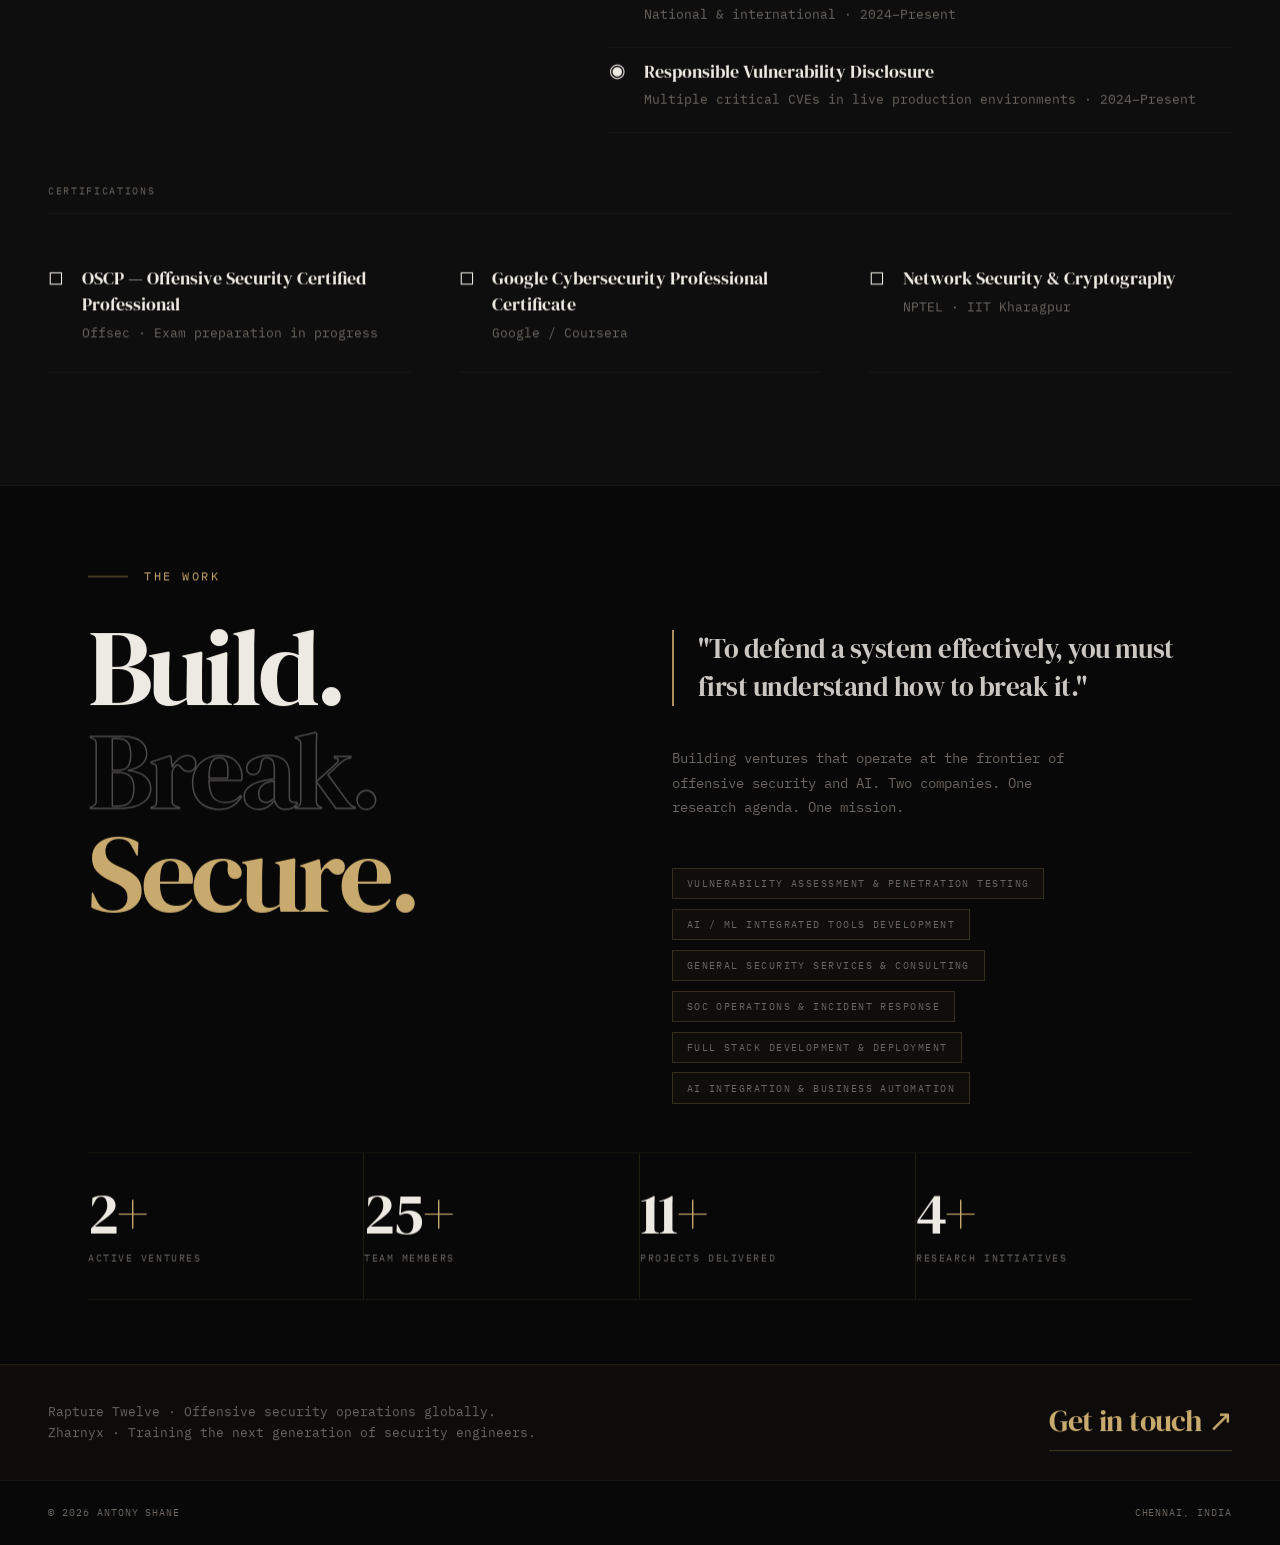
==== commit a82bbd36: "fixed boxes" ====
--- a/index.html
+++ b/index.html
@@ -635,14 +635,12 @@
             Two companies. One research agenda. One mission.
           </p>
           <div class="manifesto-capabilities">
-            <span class="manifesto-cap">Red Teaming</span>
-            <span class="manifesto-cap">Malware Research</span>
-            <span class="manifesto-cap">AI/ML</span>
-            <span class="manifesto-cap">VAPT</span>
-            <span class="manifesto-cap">Exploit Dev</span>
-            <span class="manifesto-cap">EDR Evasion</span>
-            <span class="manifesto-cap">LLM Security</span>
-            <span class="manifesto-cap">Digital Forensics</span>
+            <span class="manifesto-cap">Vulnerability Assessment &amp; Penetration Testing</span>
+            <span class="manifesto-cap">AI / ML Integrated Tools Development</span>
+            <span class="manifesto-cap">General Security Services &amp; Consulting</span>
+            <span class="manifesto-cap">SOC Operations &amp; Incident Response</span>
+            <span class="manifesto-cap">Full Stack Development &amp; Deployment</span>
+            <span class="manifesto-cap">AI Integration &amp; Business Automation</span>
           </div>
         </div>
       </div>
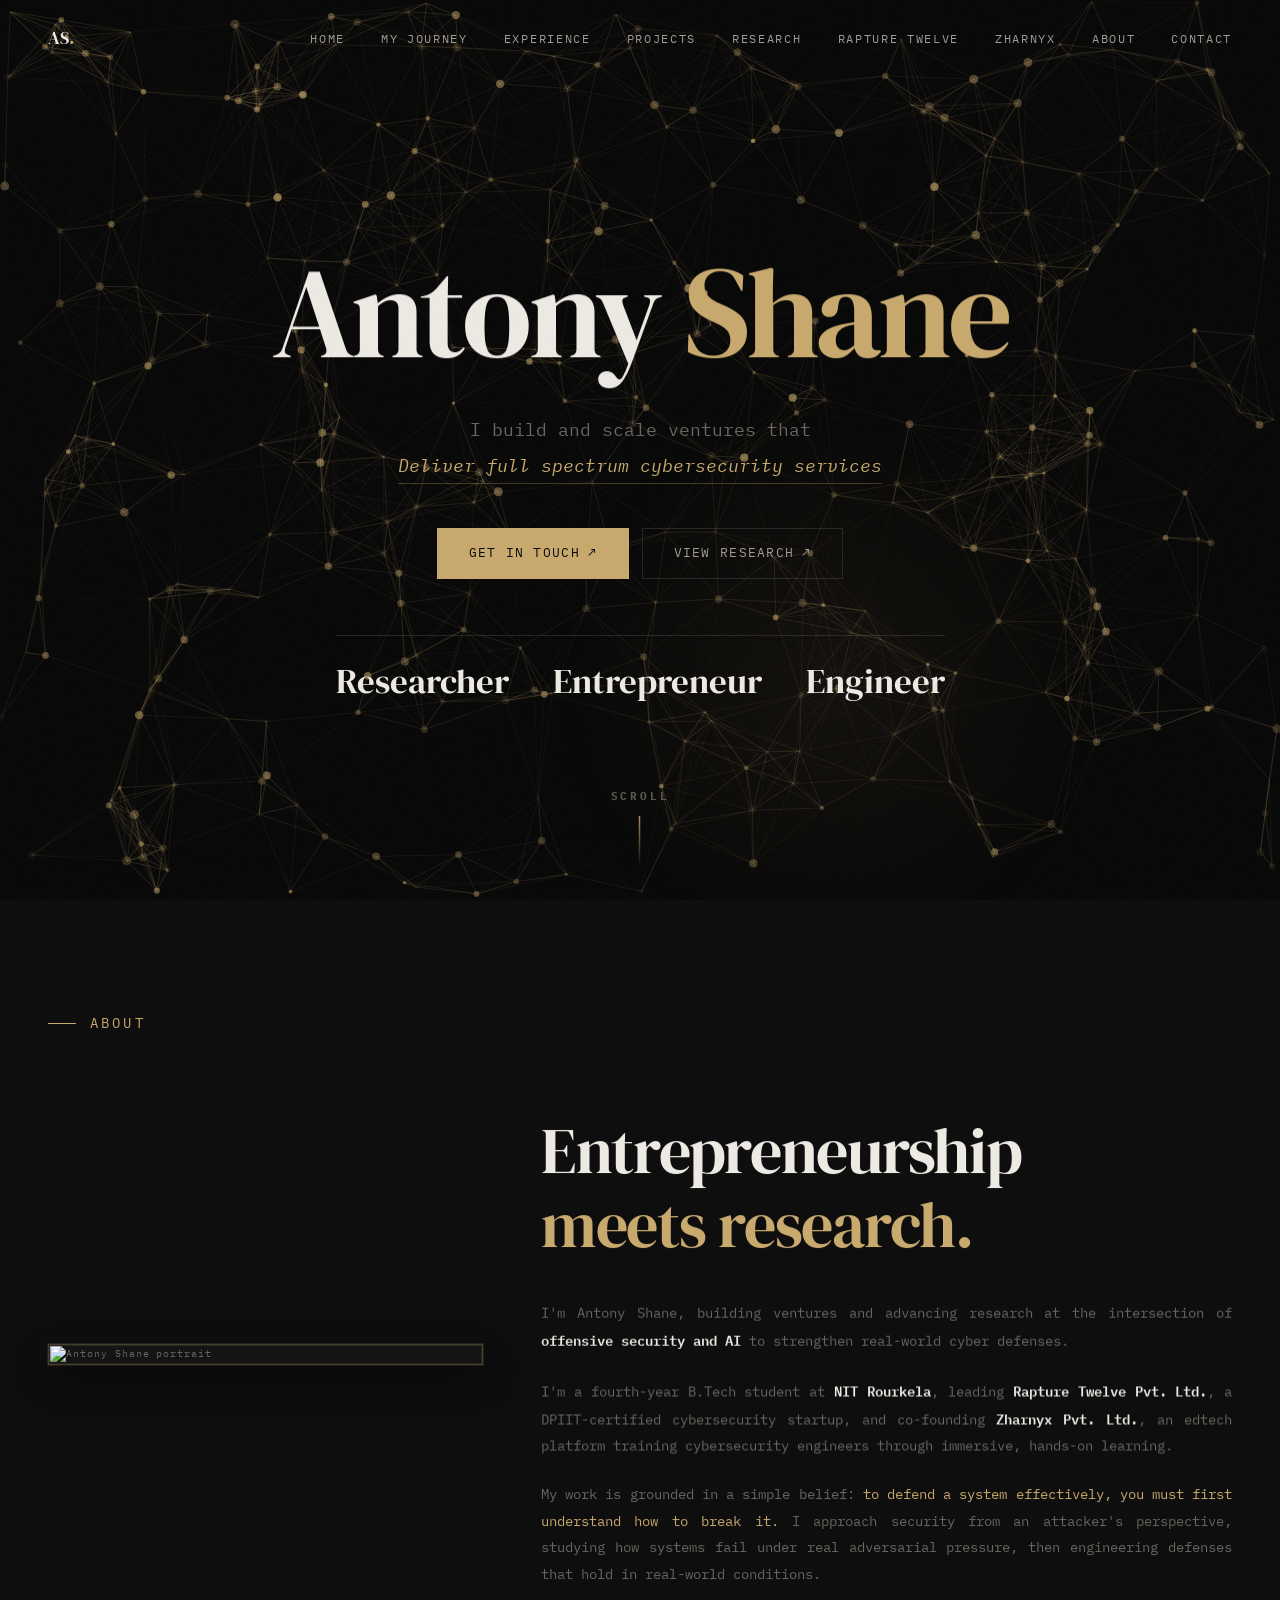
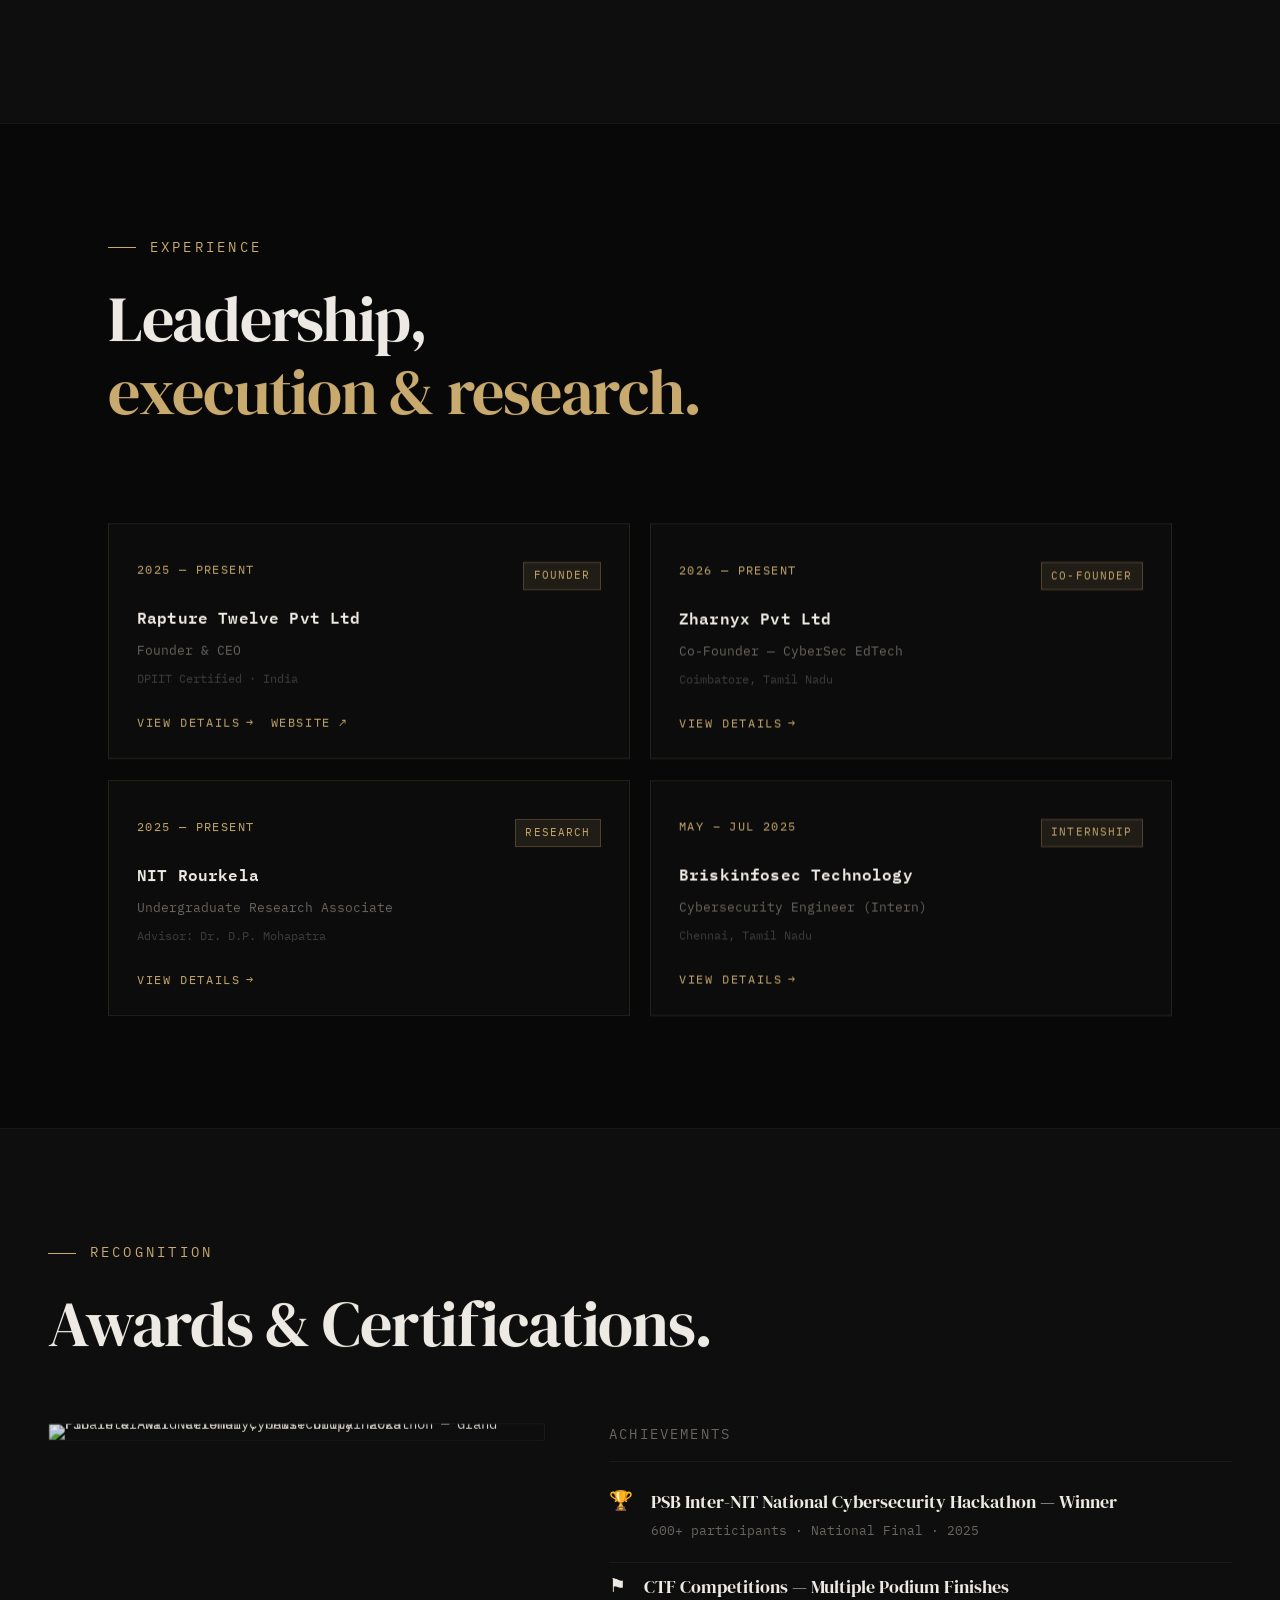
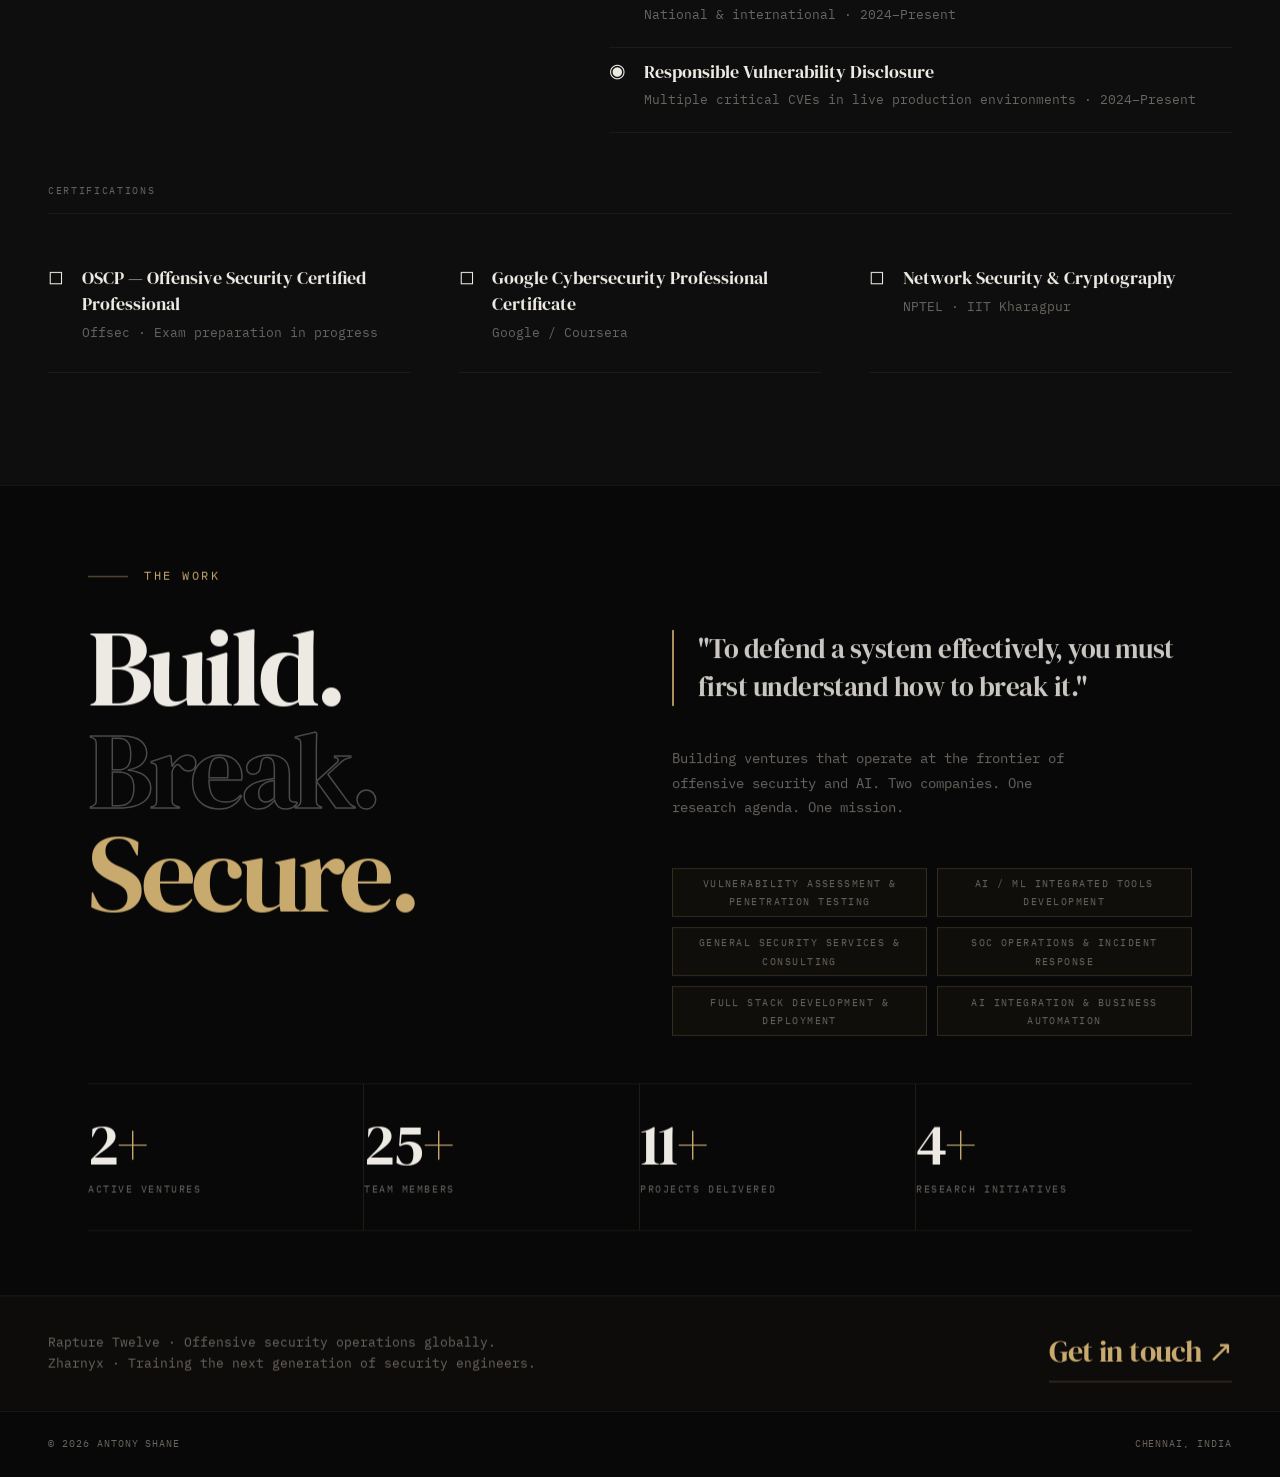
==== commit 2d630c9d: "fixed last page" ====
--- a/index.html
+++ b/index.html
@@ -483,12 +483,13 @@
         max-width: 420px;
       }
       .manifesto-capabilities {
-        display: flex;
-        flex-wrap: wrap;
+        display: grid;
+        grid-template-columns: repeat(2, 1fr);
         gap: 0.6rem;
         margin-top: 0.5rem;
       }
       .manifesto-cap {
+        text-align: center;
         font-family: var(--fm);
         font-size: 0.65rem;
         letter-spacing: 0.14em;
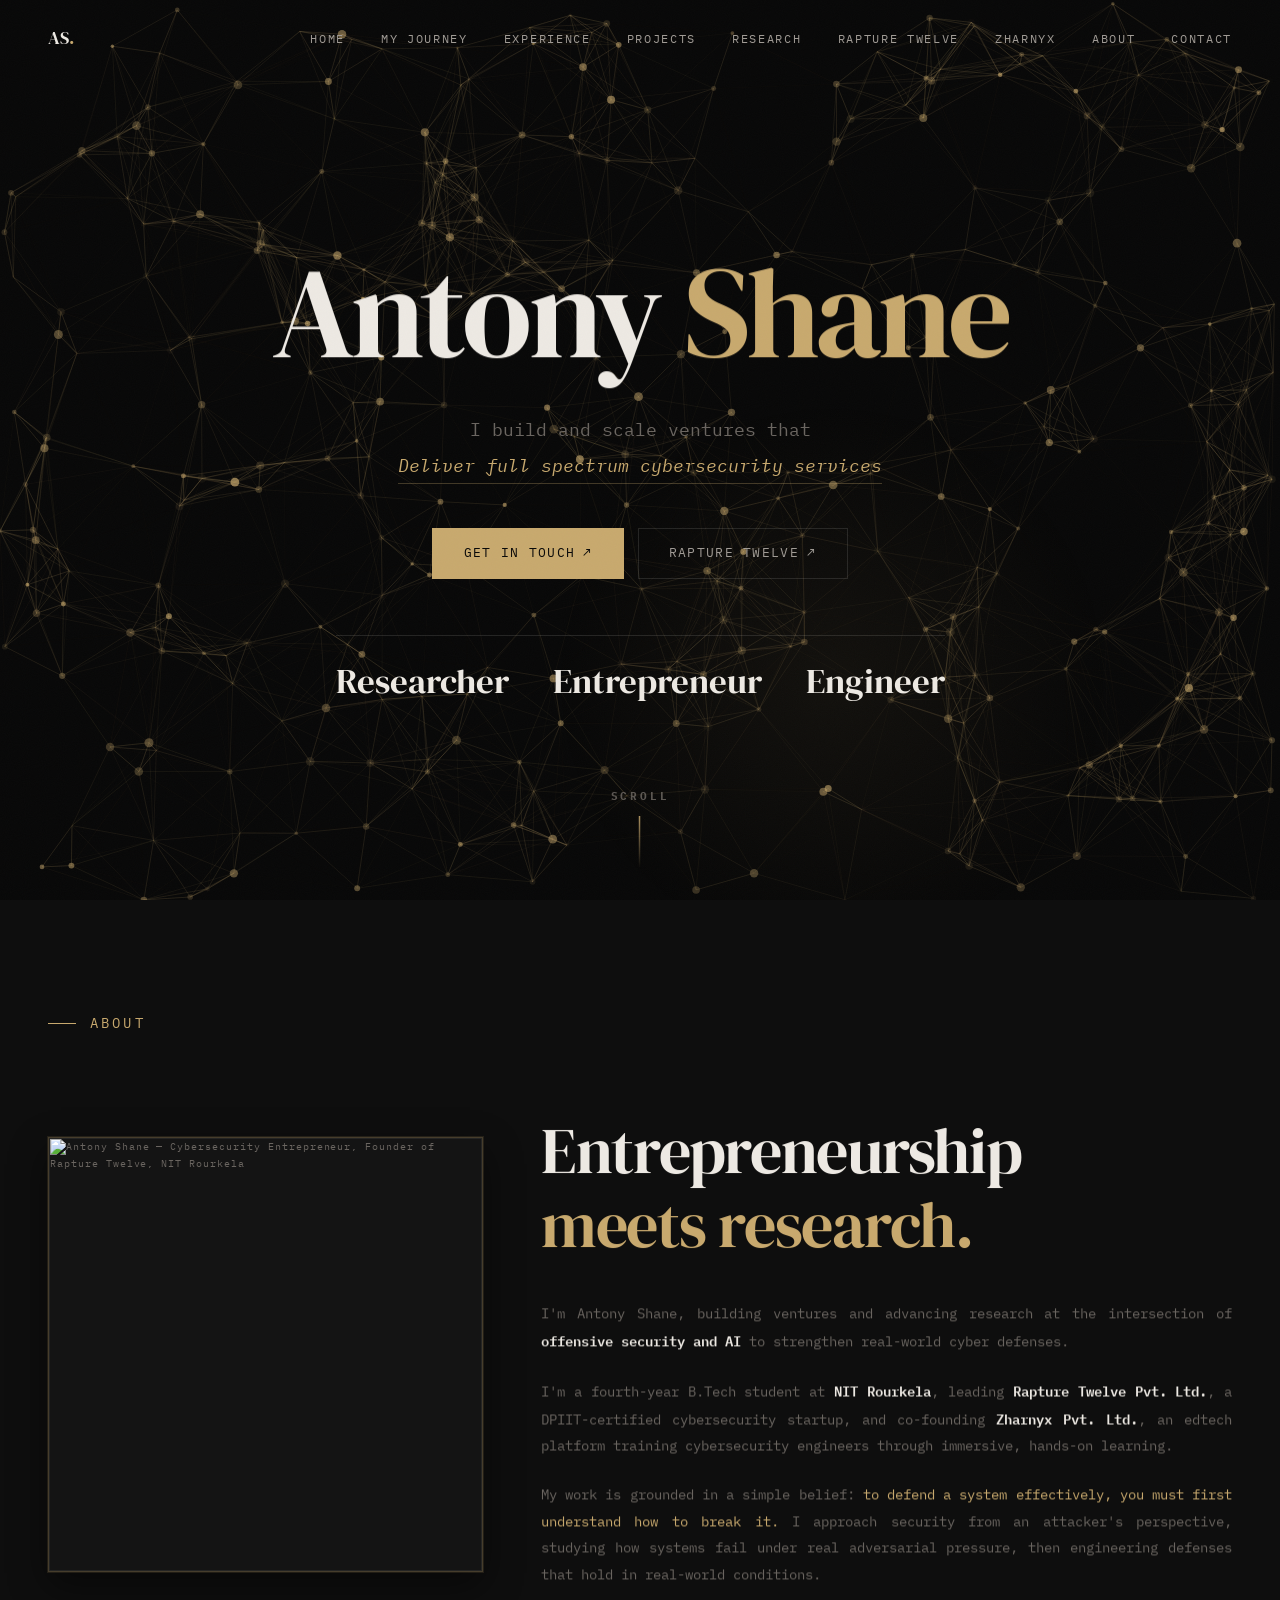
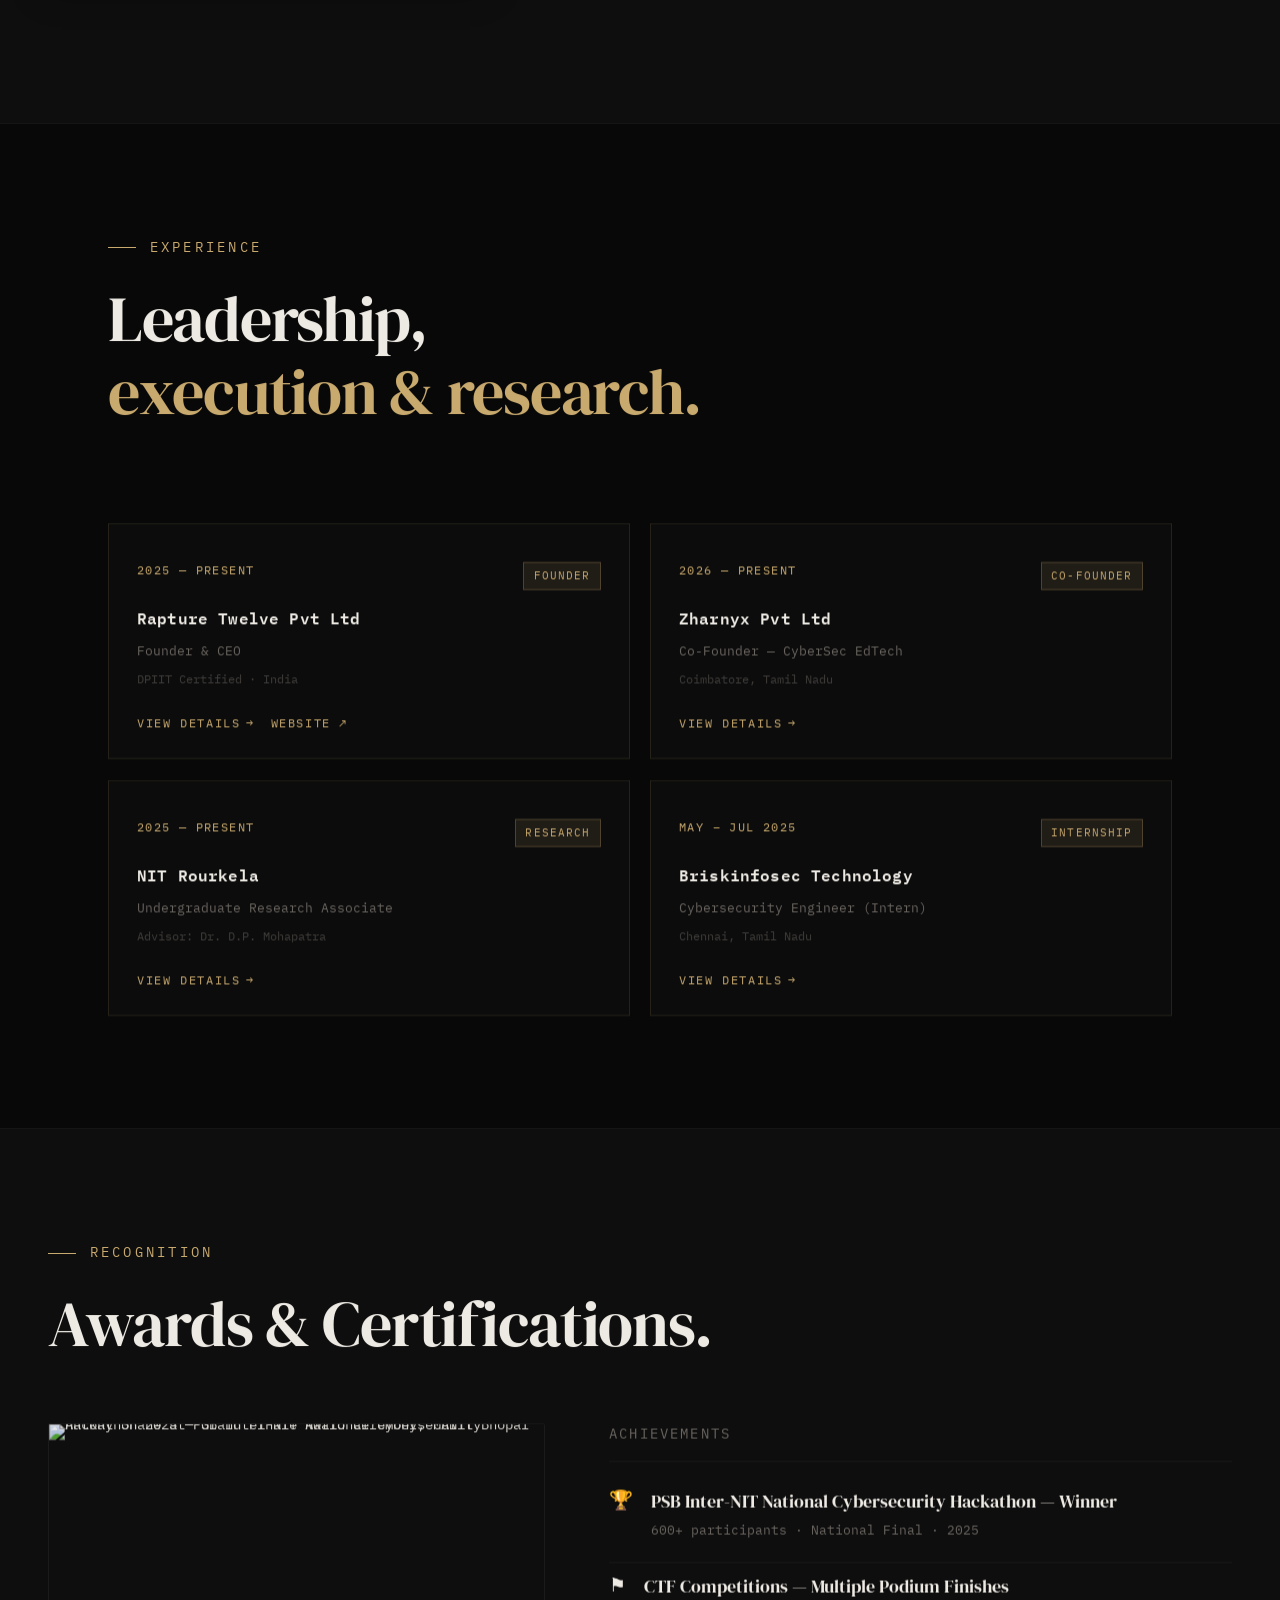
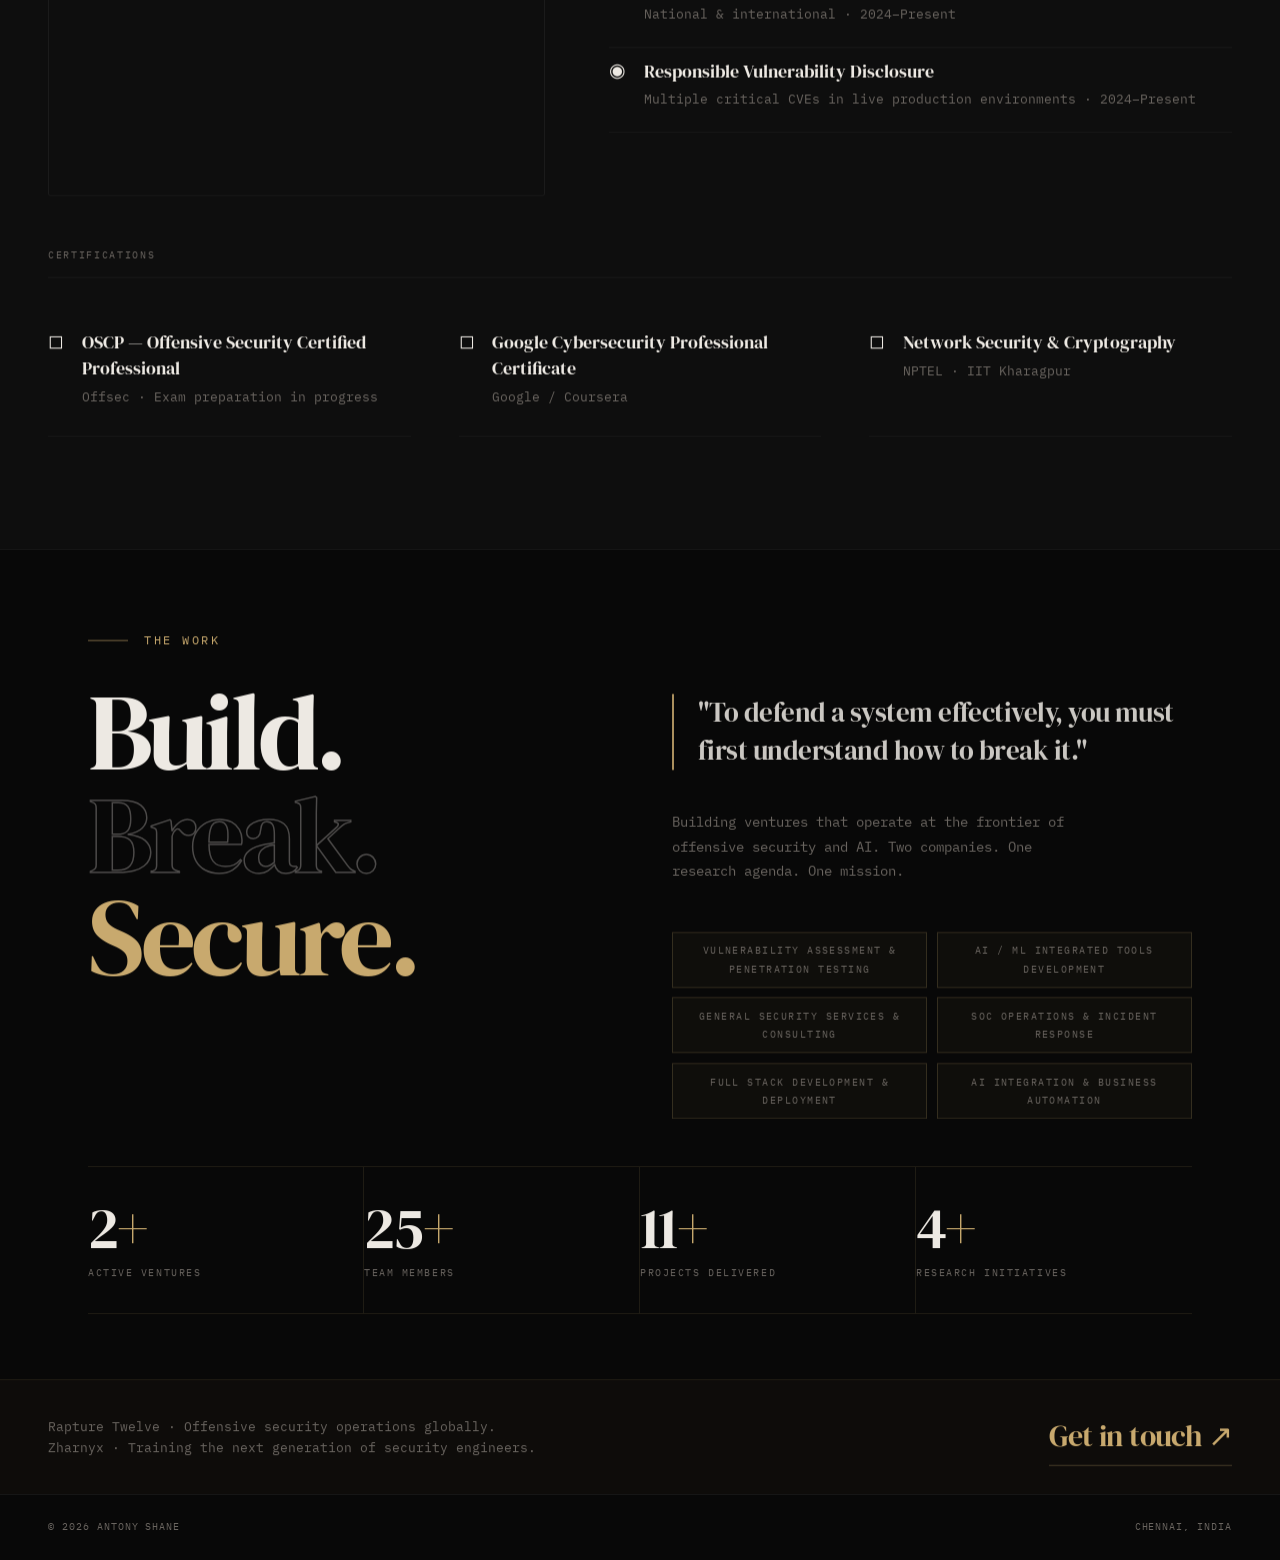
==== commit a3149f08: "home page fix" ====
--- a/index.html
+++ b/index.html
@@ -16,13 +16,19 @@
   <meta property="og:description" content="Founder of Rapture Twelve Pvt Ltd and Undergraduate Research Associate at NIT Rourkela. Offensive Security · Entrepreneurship · AI." />
   <meta property="og:url"         content="https://www.antonyshane.com/" />
   <meta property="og:site_name"   content="Antony Shane" />
+  <meta property="og:image"        content="https://www.antonyshane.com/profile.png" />
+  <meta property="og:image:width"  content="1200" />
+  <meta property="og:image:height" content="1200" />
+  <meta property="og:image:alt"    content="Antony Shane — Cybersecurity Entrepreneur and Researcher" />
   <meta property="profile:first_name" content="Antony" />
   <meta property="profile:last_name"  content="Shane" />
 
   <!-- Twitter Card -->
-  <meta name="twitter:card"        content="summary" />
+  <meta name="twitter:card"        content="summary_large_image" />
   <meta name="twitter:title"       content="Antony Shane | Entrepreneur · Offensive Security · AI/ML Engineer" />
   <meta name="twitter:description" content="Founder of Rapture Twelve Pvt Ltd. Offensive Security · Entrepreneurship · AI. NIT Rourkela." />
+  <meta name="twitter:image"       content="https://www.antonyshane.com/profile.png" />
+  <meta name="twitter:image:alt"   content="Antony Shane — Cybersecurity Entrepreneur and Researcher" />
 
   <!-- JSON-LD: Person structured data -->
   <script type="application/ld+json">
@@ -30,6 +36,13 @@
     "@context": "https://schema.org",
     "@type": "Person",
     "name": "Antony Shane",
+    "image": {
+      "@type": "ImageObject",
+      "url": "https://www.antonyshane.com/profile.png",
+      "caption": "Antony Shane — Cybersecurity Entrepreneur, Founder of Rapture Twelve Pvt Ltd",
+      "width": 600,
+      "height": 600
+    },
     "jobTitle": "Cybersecurity Entrepreneur & Researcher",
     "description": "Founder & CEO of Rapture Twelve Pvt Ltd, Co-Founder of Zharnyx Pvt Ltd, and Undergraduate Research Associate at NIT Rourkela under India's National Security Council Secretariat.",
     "url": "https://antonyshane.com",
@@ -61,6 +74,40 @@
   }
   </script>
 
+  <!-- JSON-LD: ImageObject for Google Images indexing -->
+  <script type="application/ld+json">
+  [
+    {
+      "@context": "https://schema.org",
+      "@type": "ImageObject",
+      "contentUrl": "https://www.antonyshane.com/profile.png",
+      "url": "https://www.antonyshane.com/profile.png",
+      "name": "Antony Shane",
+      "caption": "Antony Shane — Cybersecurity Entrepreneur, Founder of Rapture Twelve Pvt Ltd, NIT Rourkela",
+      "description": "Professional portrait of Antony Shane, cybersecurity entrepreneur and offensive security researcher based in India.",
+      "author": { "@type": "Person", "name": "Antony Shane" },
+      "copyrightHolder": { "@type": "Person", "name": "Antony Shane" },
+      "width": 600,
+      "height": 600,
+      "encodingFormat": "image/png"
+    },
+    {
+      "@context": "https://schema.org",
+      "@type": "ImageObject",
+      "contentUrl": "https://www.antonyshane.com/hackathon-2025.jpg",
+      "url": "https://www.antonyshane.com/hackathon-2025.jpg",
+      "name": "Antony Shane at PSB Inter-NIT Cybersecurity Hackathon 2025",
+      "caption": "Antony Shane at PSB Inter-NIT National Cybersecurity Hackathon 2025 Grand Finale, MANIT Bhopal",
+      "description": "Antony Shane at the PSB Hackathon Series 2025 Grand Finale and Award Ceremony held at MANIT Bhopal, a national-level inter-NIT cybersecurity competition.",
+      "author": { "@type": "Person", "name": "Antony Shane" },
+      "copyrightHolder": { "@type": "Person", "name": "Antony Shane" },
+      "width": 800,
+      "height": 600,
+      "encodingFormat": "image/jpeg"
+    }
+  ]
+  </script>
+
   <!--
     Fonts
     ──────────────────────────────────────────────
@@ -83,7 +130,7 @@
   <!-- Mobile navigation overlay -->
   <div id="mobile-nav" aria-label="Mobile navigation" role="dialog" aria-modal="true" hidden>
     <button class="mobile-close" id="close-mobile-nav" aria-label="Close menu">✕</button>
-    <a href="about/"          class="mobile-nav-link">About</a>
+    <a href="about/"          class="mobile-nav-link">My Journey</a>
     <a href="experience/"     class="mobile-nav-link">Experience</a>
     <a href="projects/"       class="mobile-nav-link">Projects</a>
     <a href="research/"       class="mobile-nav-link">Research</a>
@@ -134,13 +181,13 @@
         </p>
 
         <div class="hero-cta-row">
-          <a href="#contact" class="btn btn-primary" data-magnetic>
+          <a href="contact/" class="btn btn-primary" data-magnetic>
             <span class="btn-text">Get in touch</span>
             <span class="btn-icon" aria-hidden="true">↗</span>
             <span class="btn-fill" aria-hidden="true"></span>
           </a>
-          <a href="research/index.html" class="btn btn-ghost" data-magnetic>
-            <span class="btn-text">View research</span>
+          <a href="rapture-twelve/" class="btn btn-ghost" data-magnetic>
+            <span class="btn-text">Rapture Twelve</span>
             <span class="btn-icon" aria-hidden="true">↗</span>
           </a>
         </div>
@@ -181,10 +228,14 @@
           <div class="secondary-photo secondary-photo--image">
             <img
               src="profile.png?v=20260316"
-              alt="Antony Shane portrait"
+              alt="Antony Shane — Cybersecurity Entrepreneur, Founder of Rapture Twelve, NIT Rourkela"
               class="secondary-photo-img"
-              loading="lazy"
+              loading="eager"
+              fetchpriority="high"
               decoding="async"
+              width="600"
+              height="600"
+              itemprop="image"
             />
           </div>
 
@@ -309,10 +360,13 @@
           <div class="ach-photo-wrap">
             <img
               src="hackathon-2025.jpg"
-              alt="PSB Inter-NIT National Cybersecurity Hackathon — Grand Finale & Award Ceremony, MANIT Bhopal 2025"
+              alt="Antony Shane at PSB Inter-NIT National Cybersecurity Hackathon 2025 — Grand Finale Award Ceremony, MANIT Bhopal"
               class="ach-photo-img"
               loading="lazy"
               decoding="async"
+              width="800"
+              height="600"
+              itemprop="image"
             />
           </div>
         </div>
@@ -485,10 +539,14 @@
       .manifesto-capabilities {
         display: grid;
         grid-template-columns: repeat(2, 1fr);
+        grid-auto-rows: 1fr;
         gap: 0.6rem;
         margin-top: 0.5rem;
       }
       .manifesto-cap {
+        display: flex;
+        align-items: center;
+        justify-content: center;
         text-align: center;
         font-family: var(--fm);
         font-size: 0.65rem;
@@ -496,7 +554,7 @@
         text-transform: uppercase;
         color: var(--text-dim);
         border: 1px solid rgba(200,169,110,0.2);
-        padding: 0.35rem 0.85rem;
+        padding: 0.55rem 0.85rem;
         background: rgba(200,169,110,0.04);
         transition: color 0.2s, border-color 0.2s;
       }
--- a/css/style.css
+++ b/css/style.css
@@ -398,6 +398,8 @@
   align-items: center;
   justify-content: center;
   gap: 1.75rem;
+  padding: 5rem 2rem 3rem;
+  overflow-y: auto;
   opacity: 0;
   pointer-events: none;
   transition: opacity var(--t-mid) var(--ease-expo);
@@ -702,13 +704,16 @@
   justify-content: flex-start;
 }
 
-/* Vanta.js fog canvas container */
+/* Static gradient background (replaces Vanta fog — no WebGL overhead) */
 #vanta-bg {
   position: fixed;
   inset: 0;
   z-index: -2;
   pointer-events: none;
-  opacity: 0.23;
+  background:
+    radial-gradient(ellipse 80% 60% at 20% 30%, rgba(168,138,82,0.01) 0%, transparent 60%),
+    radial-gradient(ellipse 60% 50% at 80% 70%, rgba(30,24,16,0.5) 0%, transparent 70%),
+    #080808;
 }
 
 /* Subtle golden grid overlay on top of the fog */
@@ -719,8 +724,8 @@
   z-index: -1;
   pointer-events: none;
   background-image:
-    linear-gradient(rgba(200,169,110,0.07) 1px, transparent 1px),
-    linear-gradient(90deg, rgba(200,169,110,0.07) 1px, transparent 1px);
+    linear-gradient(rgba(200,169,110,0.015) 1px, transparent 1px),
+    linear-gradient(90deg, rgba(200,169,110,0.015) 1px, transparent 1px);
   background-size: 72px 72px;
   -webkit-mask-image: linear-gradient(to bottom, rgba(0,0,0,0.7) 0%, rgba(0,0,0,0.3) 70%, transparent 100%);
   mask-image:         linear-gradient(to bottom, rgba(0,0,0,0.7) 0%, rgba(0,0,0,0.3) 70%, transparent 100%);
@@ -1893,9 +1898,9 @@
    RESPONSIVE — 768px (mobile)
 ────────────────────────────────────────────────────────── */
 @media (max-width: 768px) {
-  #nav { padding: 1rem 1.5rem; }
+  #nav { padding: 1rem 1.5rem; justify-content: space-between; }
   .nav-links, .nav-cta { display: none; }
-  .nav-burger { display: flex; }
+  .nav-burger { display: flex; margin-left: auto; }
 
   .hero-inner {
     padding: 6rem 1.5rem 3rem;
@@ -1970,8 +1975,12 @@
   /* Section rules */
   .section-rule { margin: 0 1.5rem; }
 
-  /* About text — no justify on mobile */
-  .about-p { text-align: left; }
+  /* Remove justified text on mobile — use left align */
+  .about-p,
+  .timeline-desc,
+  .proj-desc,
+  .page-hero-sub,
+  .about-full-body .about-p { text-align: left; }
 
   /* Timeline mobile styles */
   .timeline::before {
